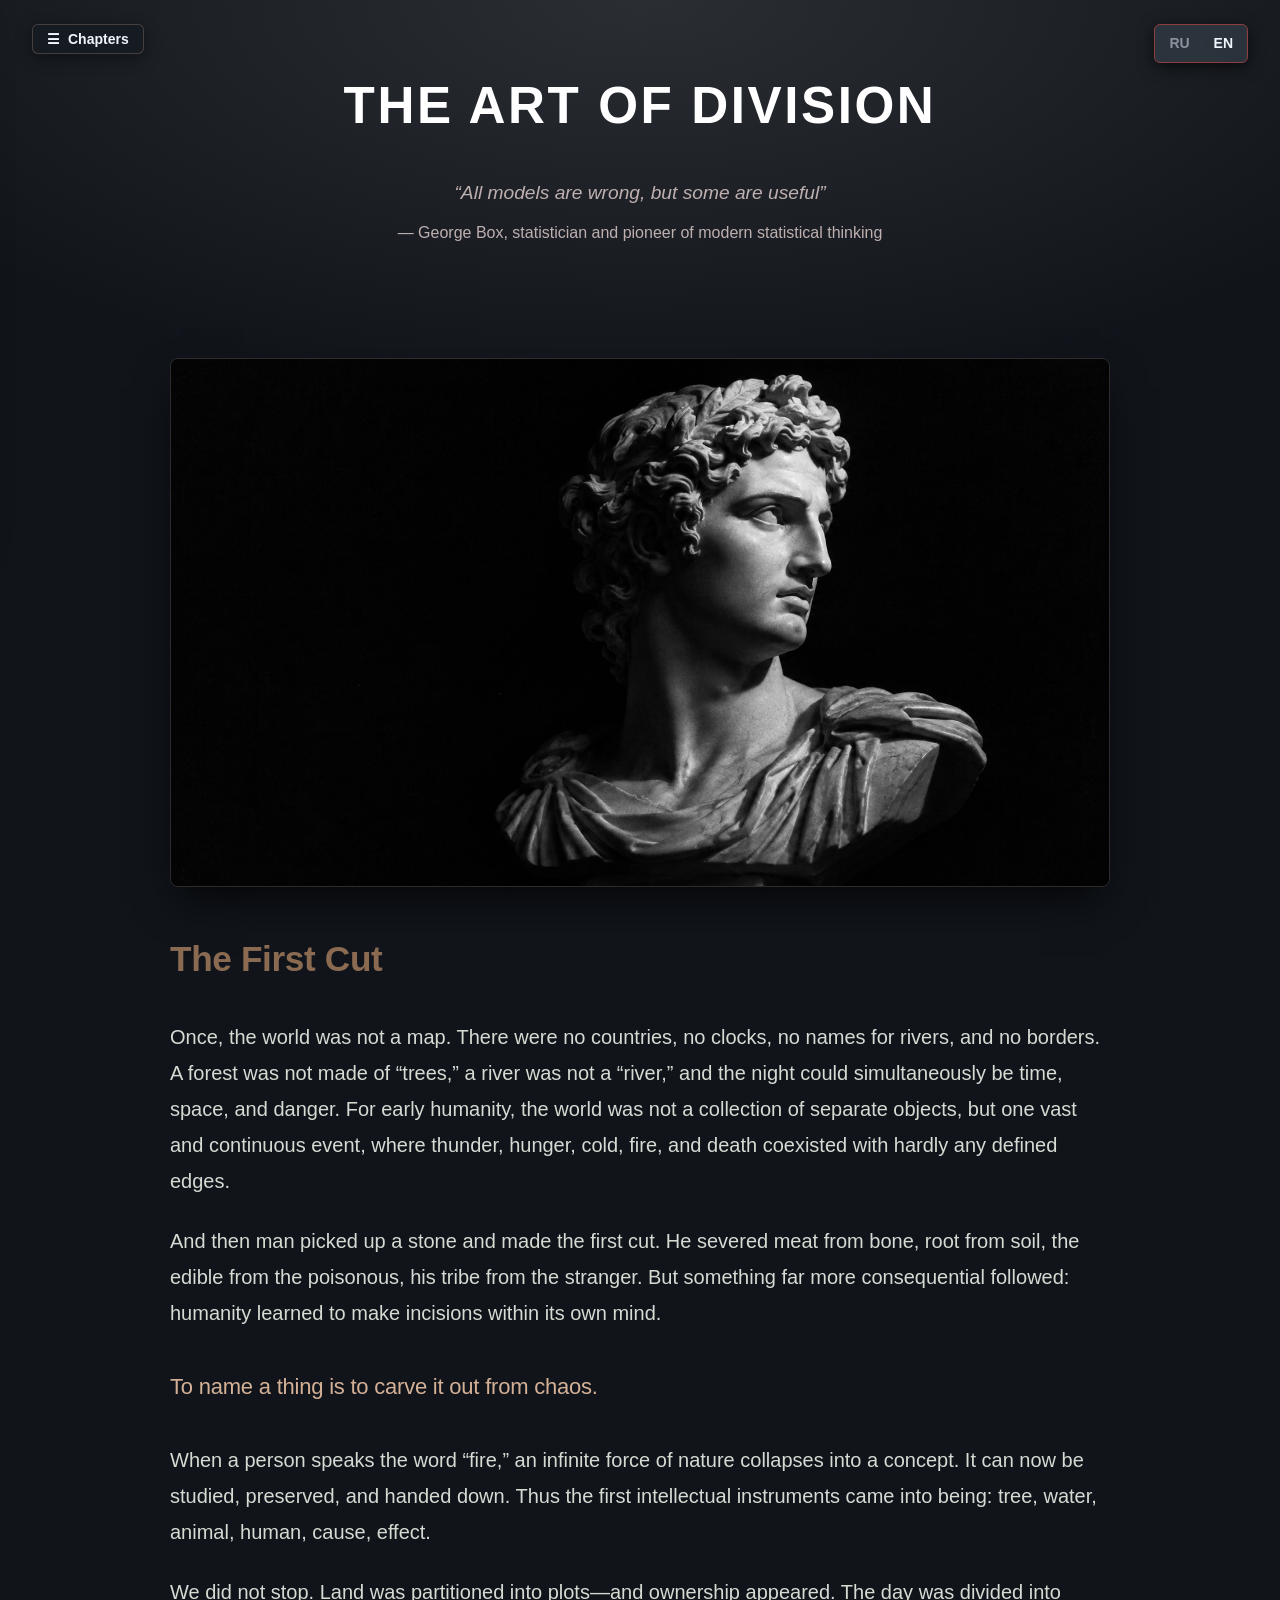
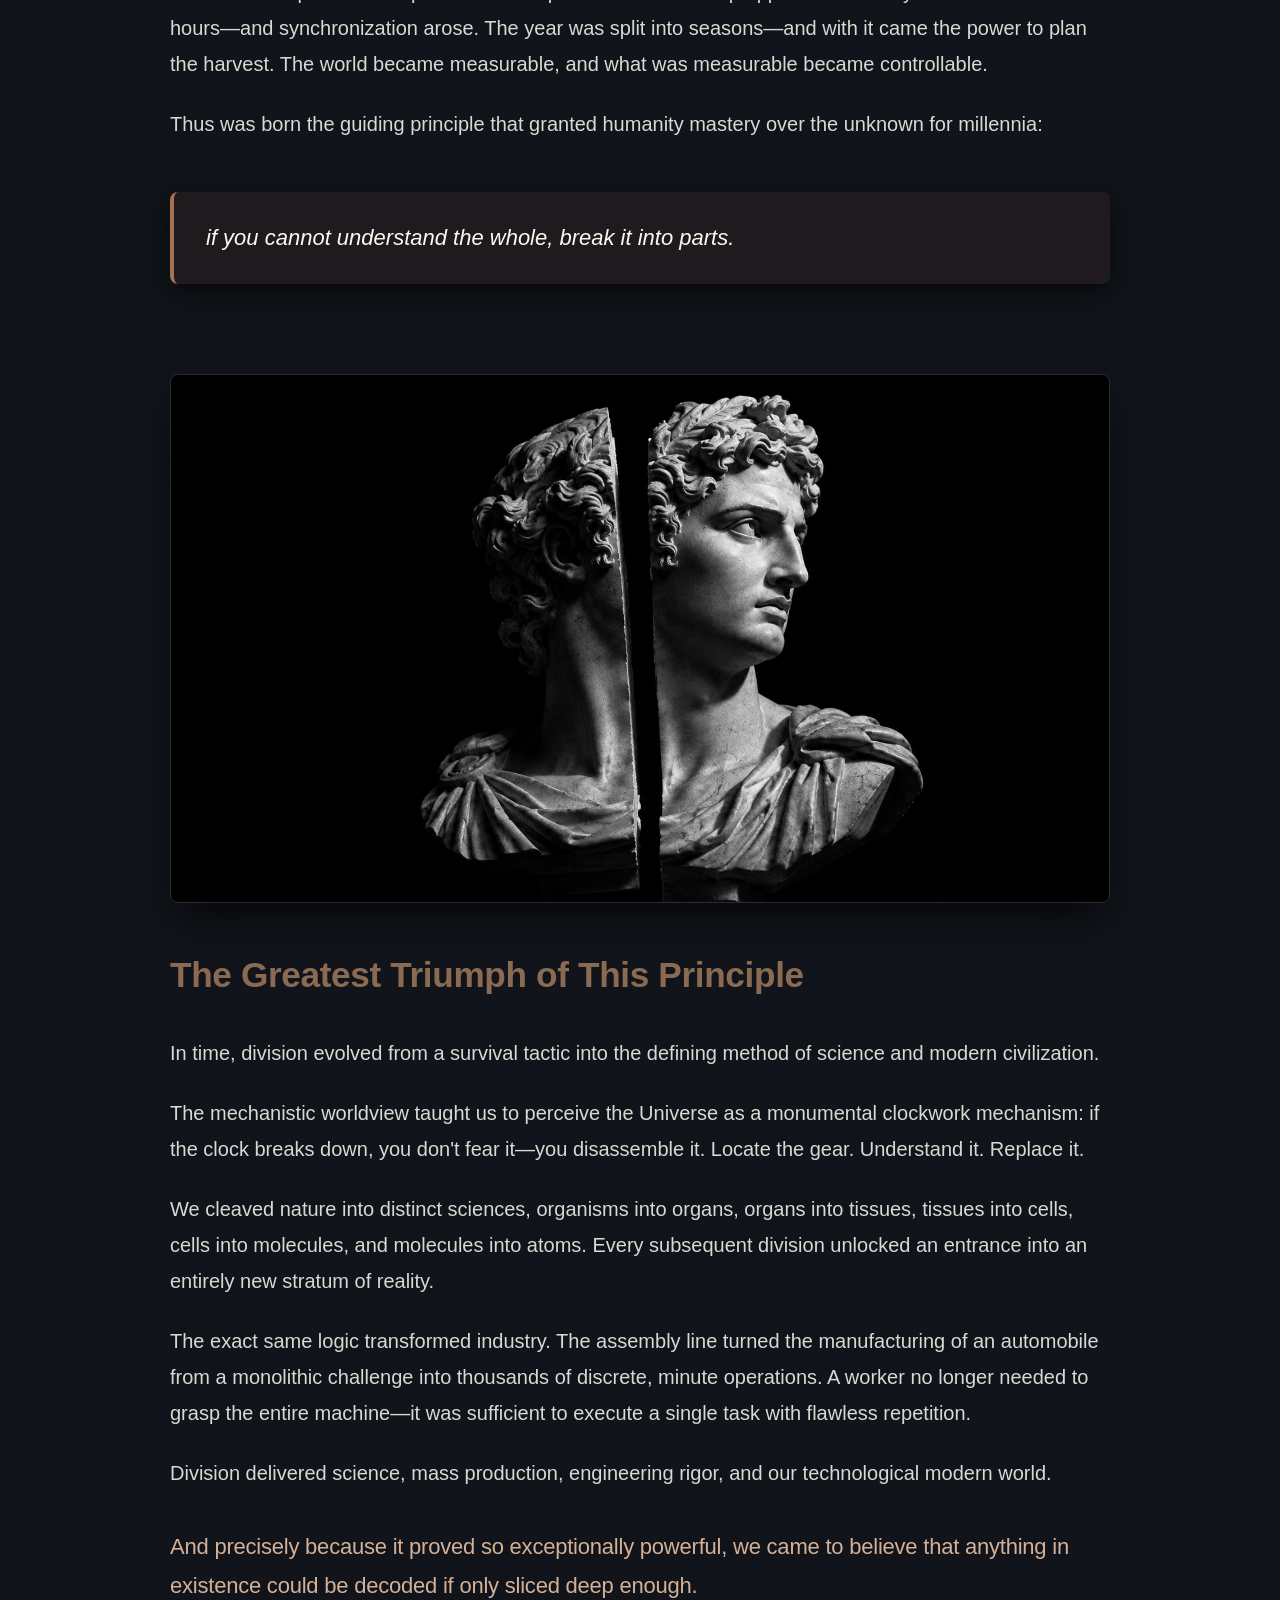
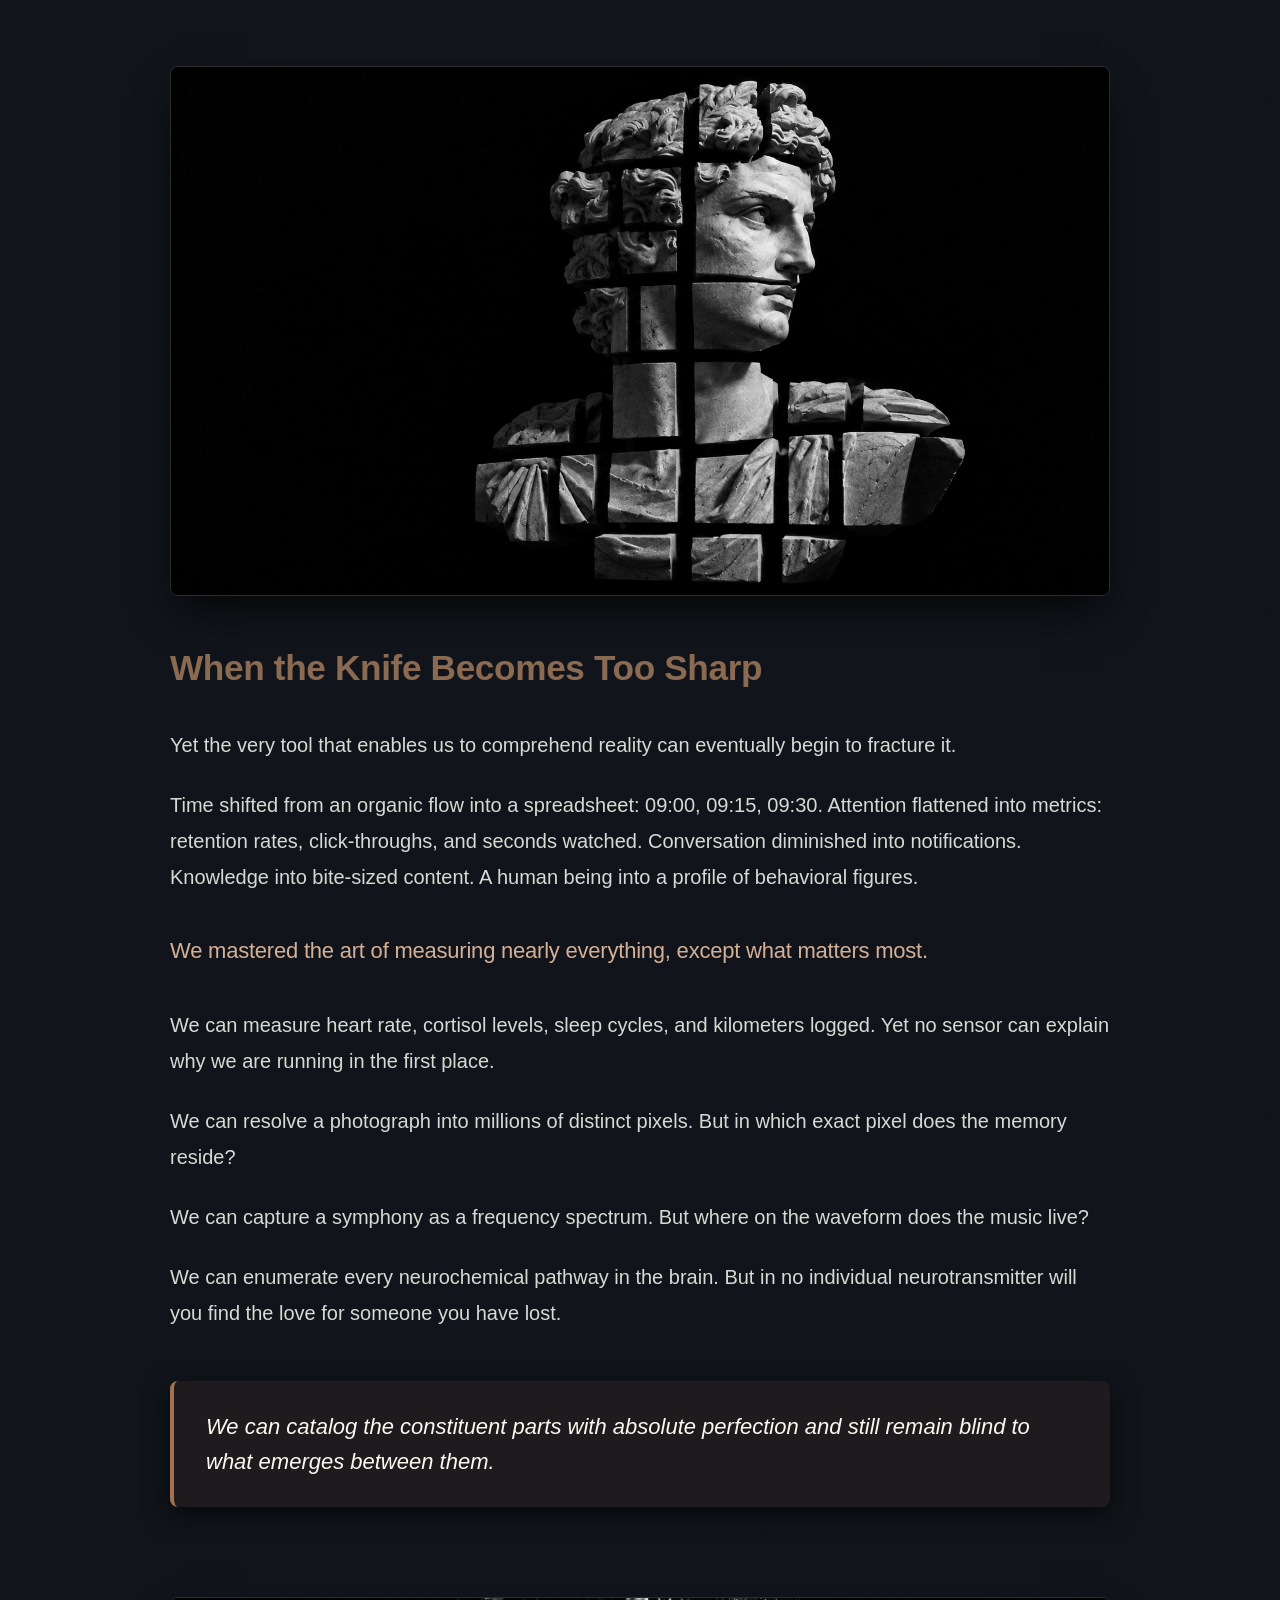
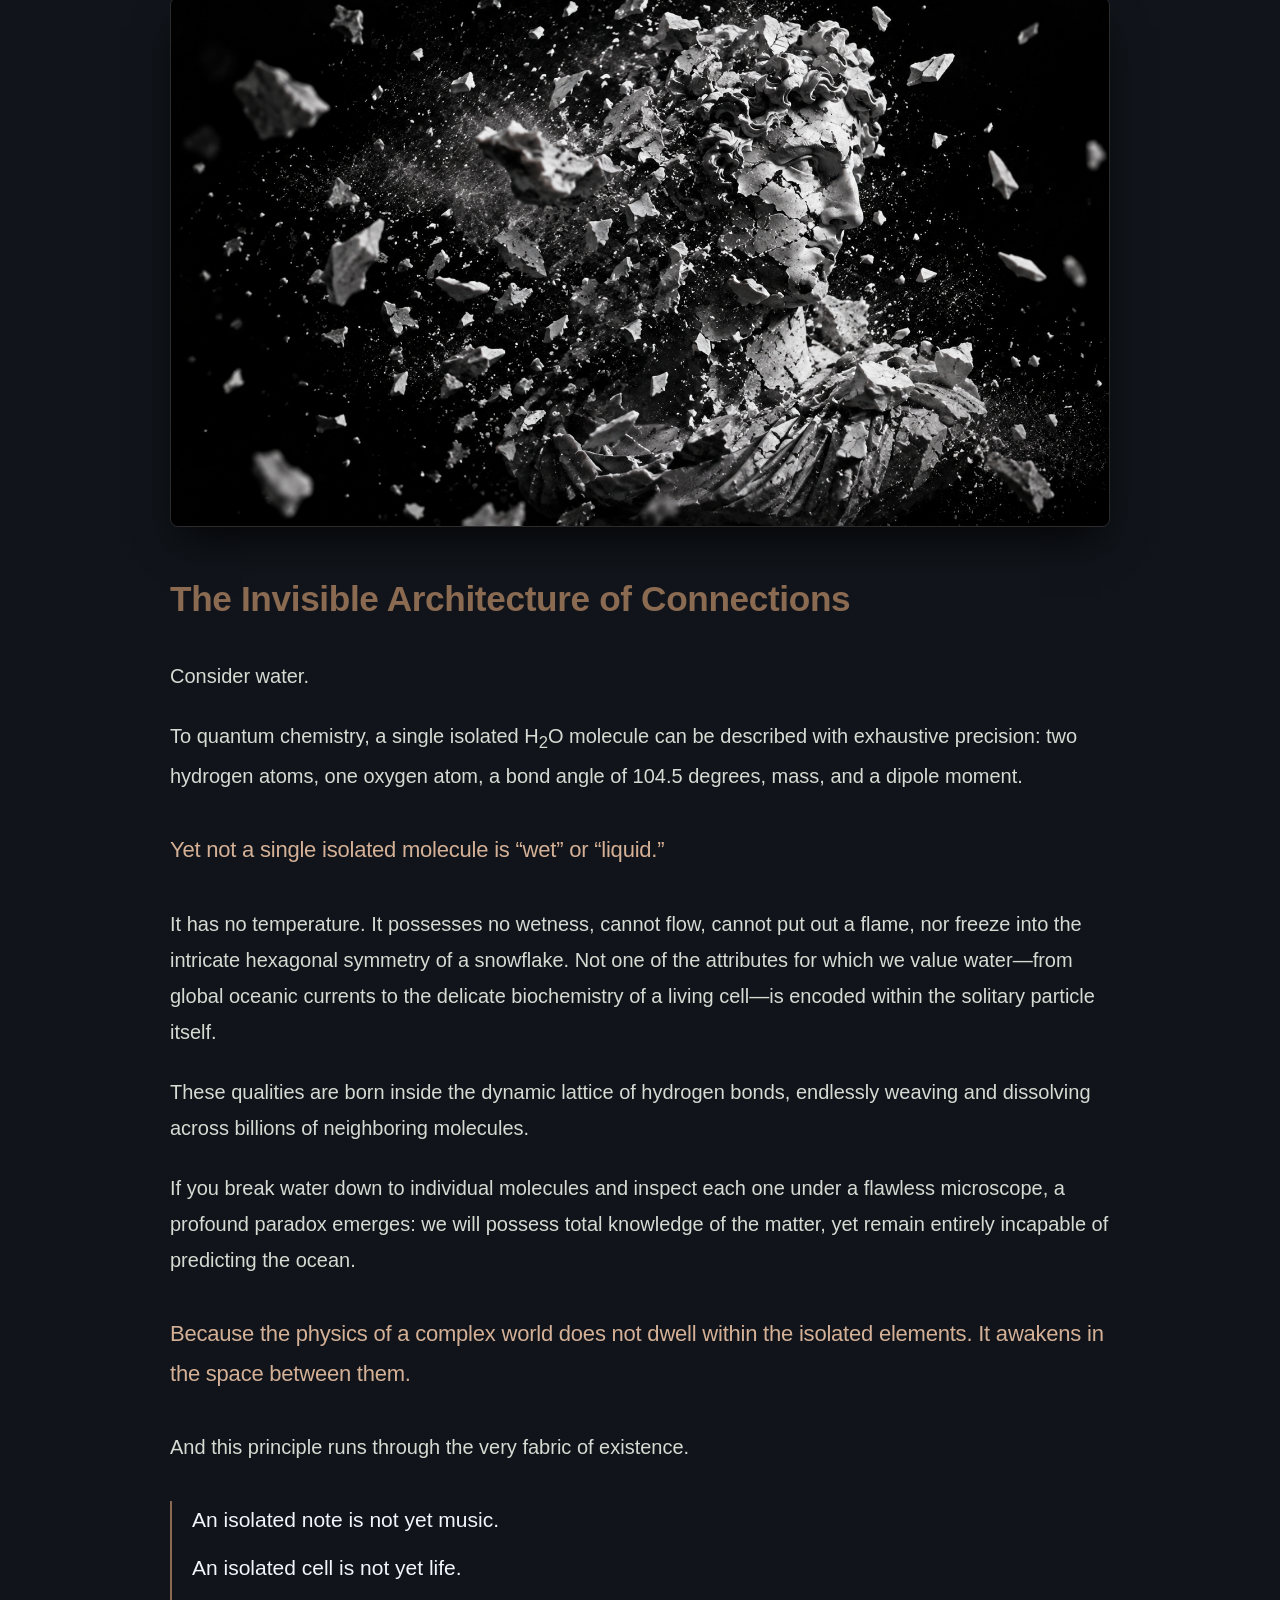
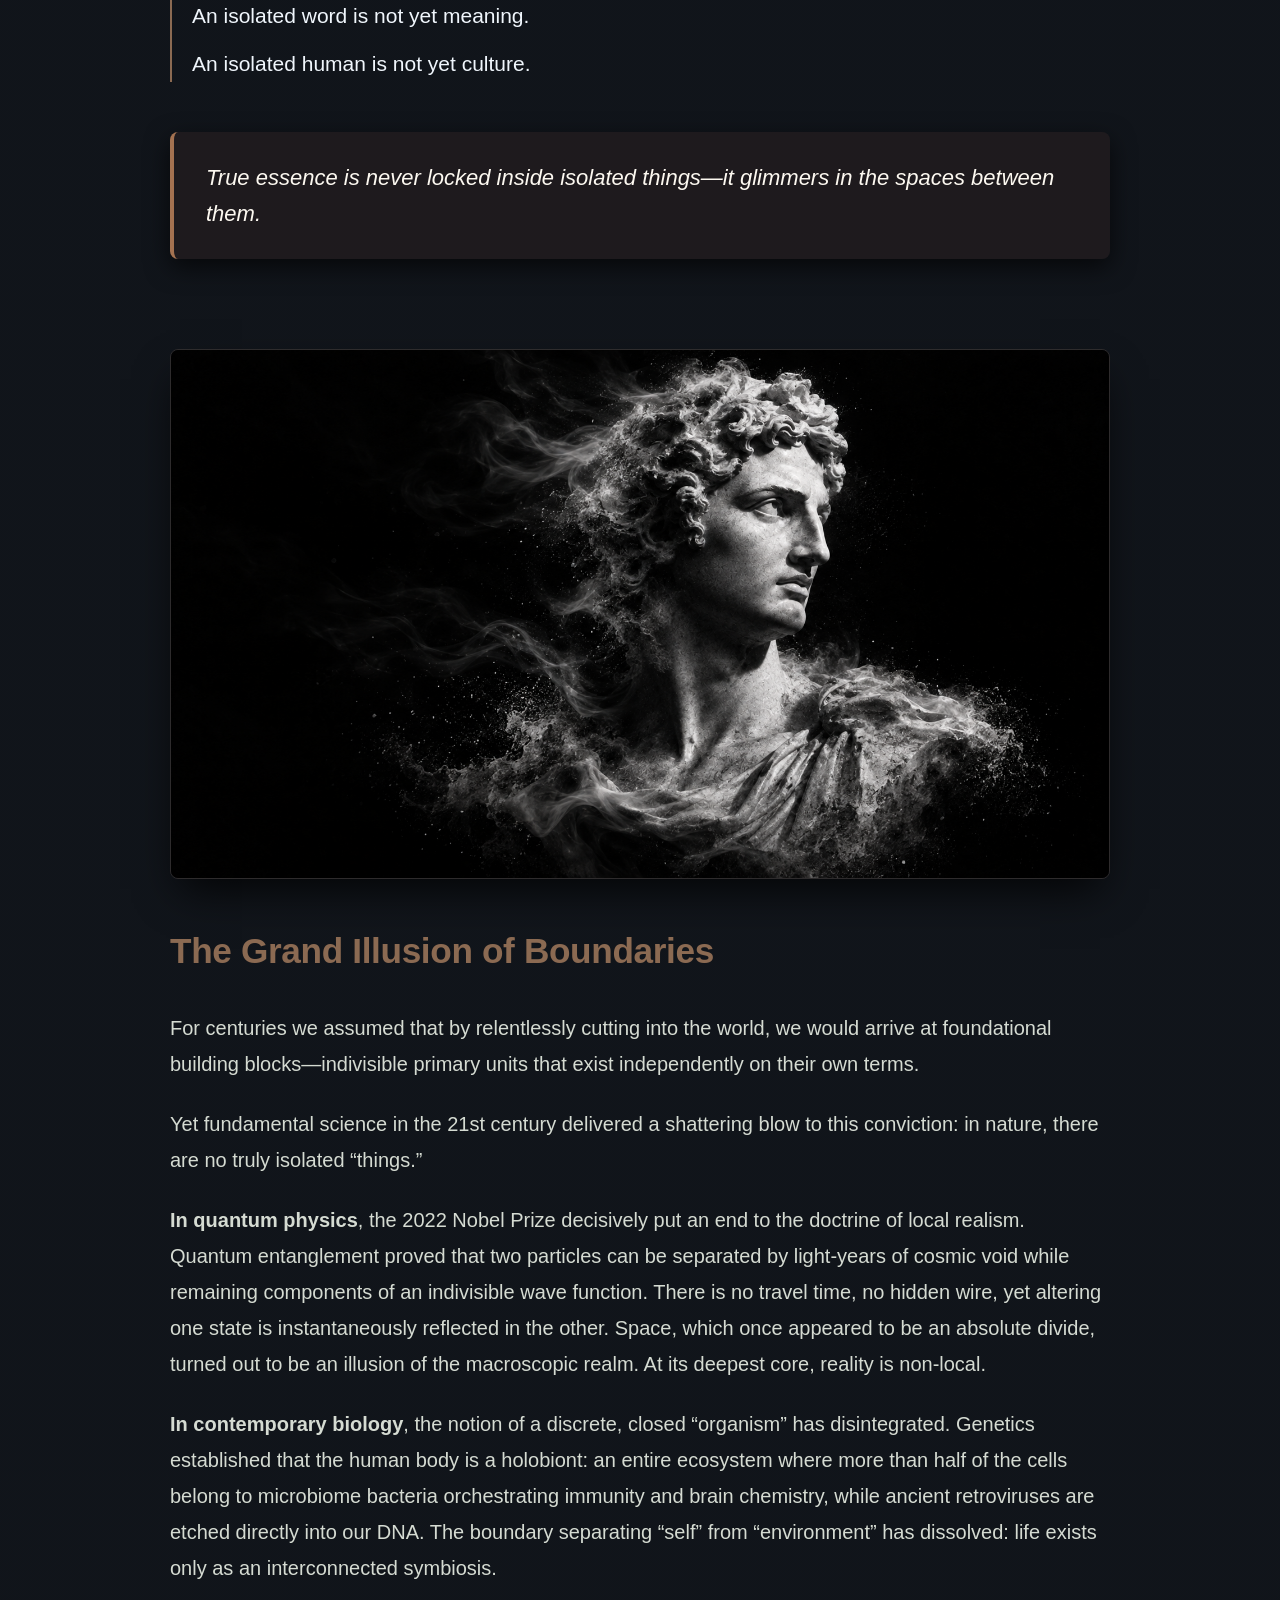
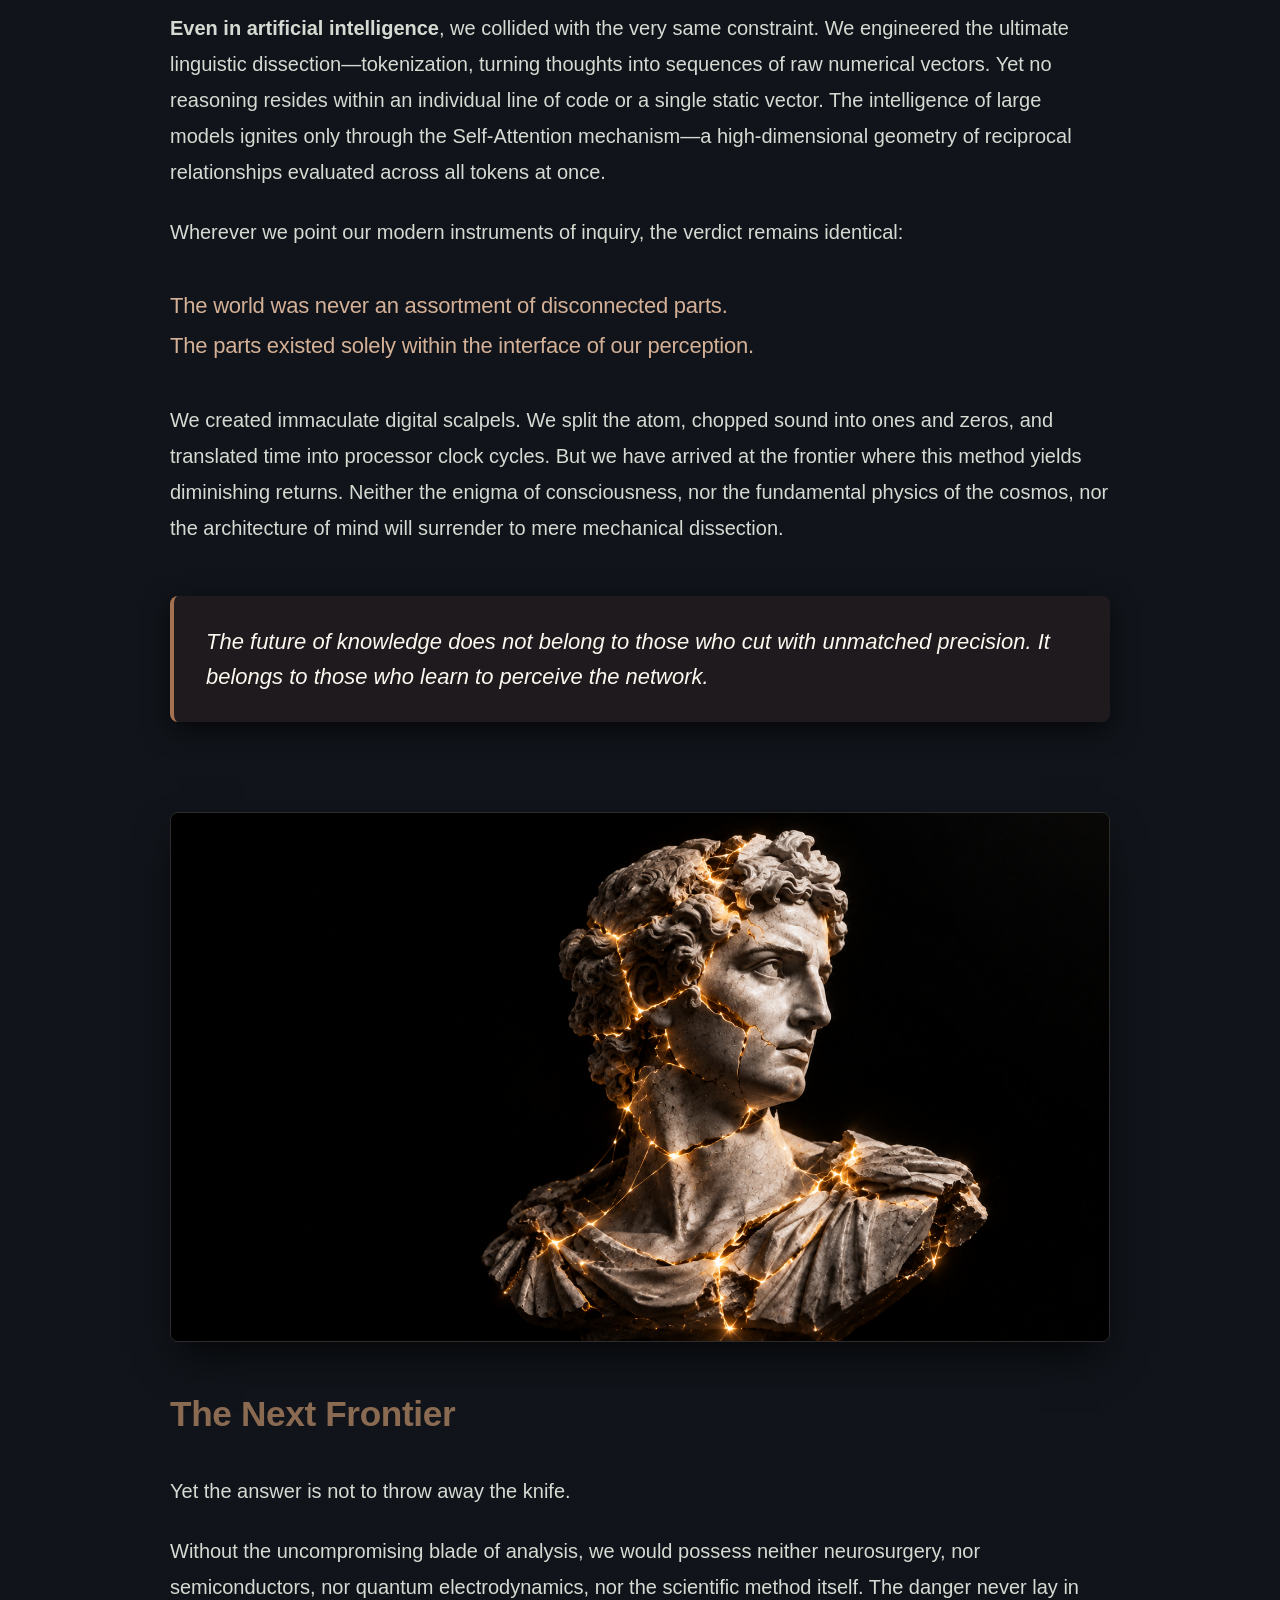
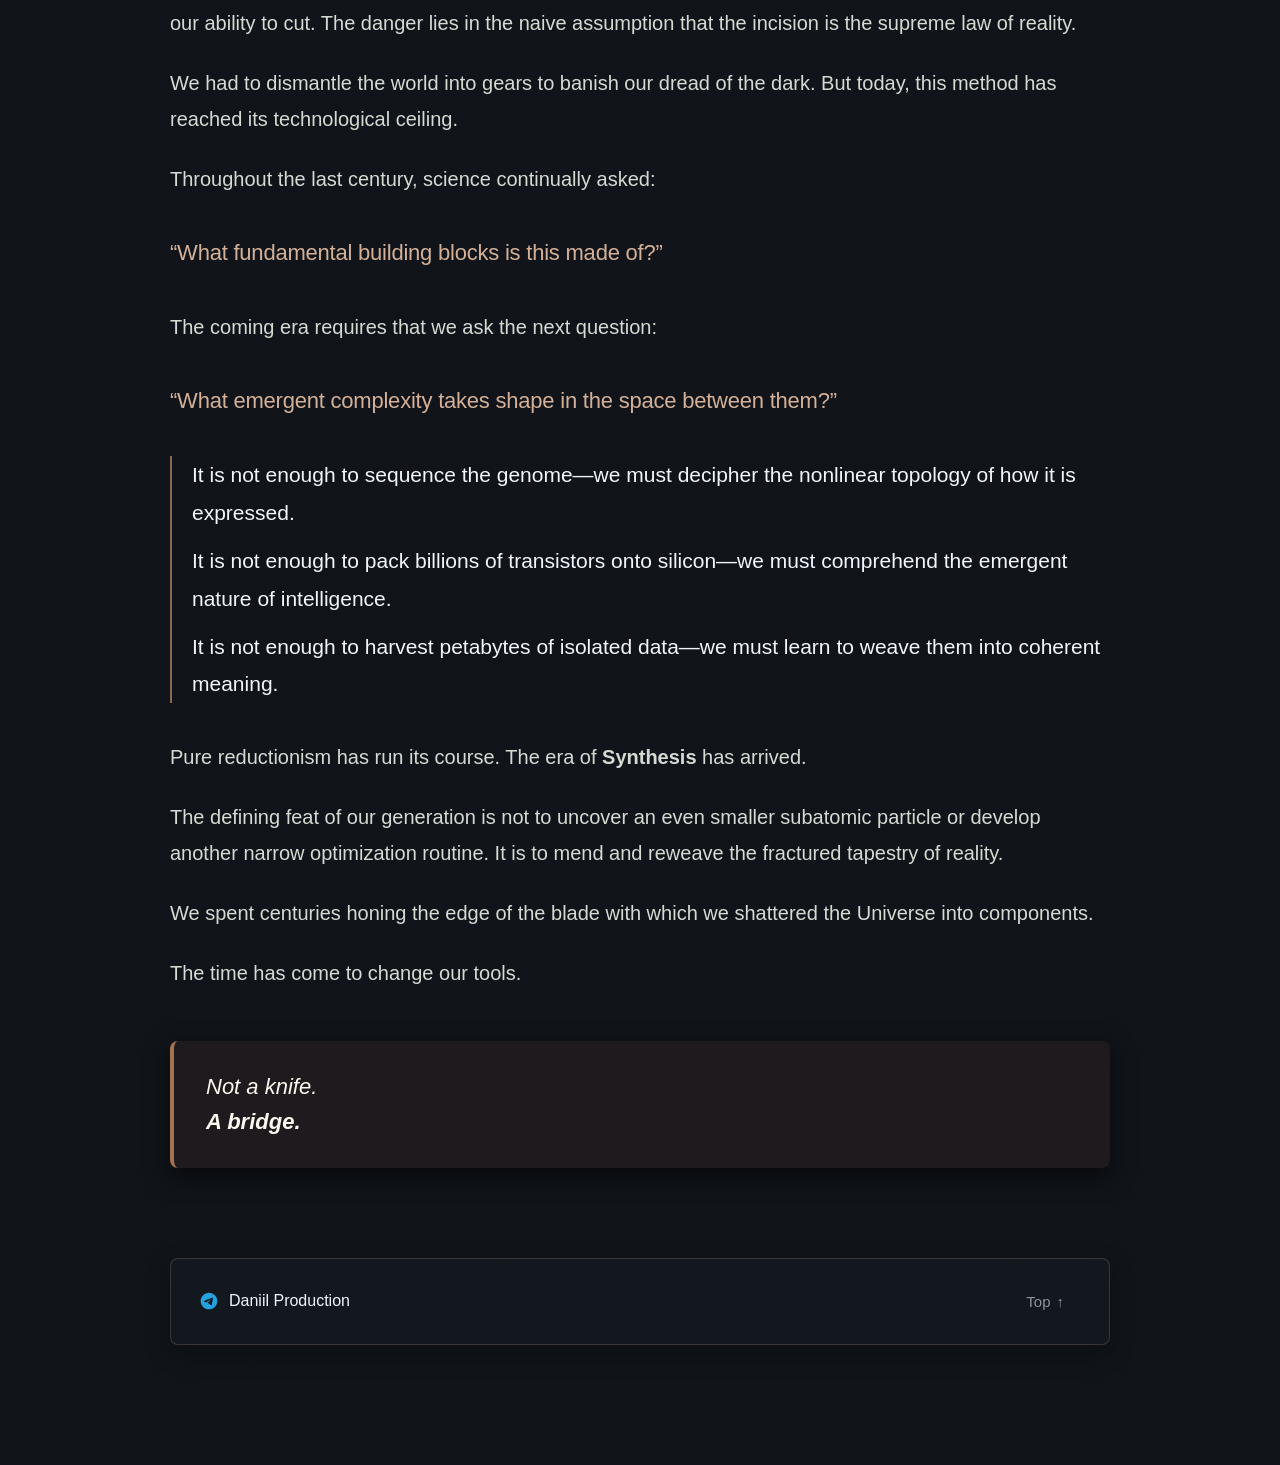
==== index.html @ 7158c033 "Add files via upload" ====
<!DOCTYPE html>
<html lang="en">
<head>
    <meta charset="UTF-8">
    <meta name="viewport" content="width=device-width, initial-scale=1.0">
    <meta name="description" content="For millennia, humanity conquered the world with a single rule: if you cannot understand the whole, break it into parts. But what happens when the incision reaches its limit?">
    <meta name="robots" content="index, follow">

    <meta property="og:title" content="The Art of Division">
    <meta property="og:description" content="For millennia, humanity conquered the world with a single rule: if you cannot understand the whole, break it into parts. But what happens when the incision reaches its limit?">
    <meta property="og:type" content="website">
    <meta property="og:url" content="https://division.daniilproduction.com/">
    <meta property="og:image" content="https://division.daniilproduction.com/img/1.png">
    <meta property="og:image:width" content="1024">
    <meta property="og:image:height" content="1024">

    <meta name="twitter:card" content="summary">
    <meta name="twitter:title" content="The Art of Division">
    <meta name="twitter:description" content="For millennia, humanity conquered the world with a single rule: if you cannot understand the whole, break it into parts. But what happens when the incision reaches its limit?">
    <meta name="twitter:image" content="https://division.daniilproduction.com/img/1.png">

    <title>The Art of Division</title>
    <link rel="icon" href="/img/icon.svg" type="image/svg+xml">
    <link rel="stylesheet" href="/style.css">

    <link rel="canonical" href="https://division.daniilproduction.com/">
    <link rel="alternate" hreflang="ru" href="https://division.daniilproduction.com/ru">
    <link rel="alternate" hreflang="en" href="https://division.daniilproduction.com/">
    <link rel="alternate" hreflang="x-default" href="https://division.daniilproduction.com/">

    <script type="application/ld+json">
    {
      "@context": "https://schema.org",
      "@type": "WebSite",
      "url": "https://division.daniilproduction.com/",
      "name": "The Art of Division"
    }
    </script>
</head>

<body>
    <button id="menu-toggle" class="menu-toggle-btn" aria-label="Open table of contents">
        <span class="menu-icon">☰</span>
        <span class="menu-text">Chapters</span>
    </button>
    <div id="sidebar-overlay" class="sidebar-overlay"></div>
    <aside id="sidebar" class="sidebar-card">
        <div class="sidebar-header">
            <span class="sidebar-title">TABLE OF CONTENTS</span>
            <button id="menu-close" class="sidebar-close-btn">&times;</button>
        </div>
        
        <nav class="sidebar-nav">
            <a href="#chapter-1" class="sidebar-link">
                <span class="ch-num">1</span>
                <span class="ch-name">The First Cut</span>
            </a>
            <a href="#chapter-2" class="sidebar-link">
                <span class="ch-num">2</span>
                <span class="ch-name">The Greatest Triumph</span>
            </a>
            <a href="#chapter-3" class="sidebar-link">
                <span class="ch-num">3</span>
                <span class="ch-name">Too Sharp a Knife</span>
            </a>
            <a href="#chapter-4" class="sidebar-link">
                <span class="ch-num">4</span>
                <span class="ch-name">The Architecture of Connections</span>
            </a>
            <a href="#chapter-5" class="sidebar-link">
                <span class="ch-num">5</span>
                <span class="ch-name">The Illusion of Boundaries</span>
            </a>
            <a href="#chapter-6" class="sidebar-link">
                <span class="ch-num">6</span>
                <span class="ch-name">The Next Frontier</span>
            </a>
        </nav>
    </aside>

    <div id="progress-bar"></div>
    <div class="top-lang-switch">
        <a href="/ru" class="lang-btn">RU</a>
        <span class="lang-divider">|</span>
        <a class="lang-btn active">EN</a>
    </div>
    <header>
        <h1>THE ART OF DIVISION</h1>
        <blockquote class="epigraph">
            <p class="epigraph-text">“All models are wrong, but some are useful”</p>
            <cite class="epigraph-author">— George Box, statistician and pioneer of modern statistical thinking</cite>
        </blockquote>
    </header>

    <main class="container">
        <section class="chapter" id="chapter-1">
            <img src="/img/1.png" alt="The First Cut" class="chapter-img">
            <h2>The First Cut</h2>
            <p>Once, the world was not a map. There were no countries, no clocks, no names for rivers, and no borders. A forest was not made of “trees,” a river was not a “river,” and the night could simultaneously be time, space, and danger. For early humanity, the world was not a collection of separate objects, but one vast and continuous event, where thunder, hunger, cold, fire, and death coexisted with hardly any defined edges.</p>
            <p>And then man picked up a stone and made the first cut. He severed meat from bone, root from soil, the edible from the poisonous, his tribe from the stranger. But something far more consequential followed: humanity learned to make incisions within its own mind.</p>
            <p class="highlight">To name a thing is to carve it out from chaos.</p>
            <p>When a person speaks the word “fire,” an infinite force of nature collapses into a concept. It can now be studied, preserved, and handed down. Thus the first intellectual instruments came into being: tree, water, animal, human, cause, effect.</p>
            <p>We did not stop. Land was partitioned into plots—and ownership appeared. The day was divided into hours—and synchronization arose. The year was split into seasons—and with it came the power to plan the harvest. The world became measurable, and what was measurable became controllable.</p>
            <p>Thus was born the guiding principle that granted humanity mastery over the unknown for millennia:</p>
            <blockquote class="manifesto">
                <p>if you cannot understand the whole, break it into parts.</p>
            </blockquote>
        </section>

        <section class="chapter" id="chapter-2">
            <img src="/img/2.png" alt="The Greatest Triumph of This Principle" class="chapter-img">
            <h2>The Greatest Triumph of This Principle</h2>
            <p>In time, division evolved from a survival tactic into the defining method of science and modern civilization.</p>
            <p>The mechanistic worldview taught us to perceive the Universe as a monumental clockwork mechanism: if the clock breaks down, you don't fear it—you disassemble it. Locate the gear. Understand it. Replace it.</p>
            <p>We cleaved nature into distinct sciences, organisms into organs, organs into tissues, tissues into cells, cells into molecules, and molecules into atoms. Every subsequent division unlocked an entrance into an entirely new stratum of reality.</p>
            <p>The exact same logic transformed industry. The assembly line turned the manufacturing of an automobile from a monolithic challenge into thousands of discrete, minute operations. A worker no longer needed to grasp the entire machine—it was sufficient to execute a single task with flawless repetition.</p>
            <p>Division delivered science, mass production, engineering rigor, and our technological modern world.</p>
            <p class="highlight">And precisely because it proved so exceptionally powerful, we came to believe that anything in existence could be decoded if only sliced deep enough.</p>
        </section>

        <section class="chapter" id="chapter-3">
            <img src="/img/3.png" alt="When the Knife Becomes Too Sharp" class="chapter-img">
            <h2>When the Knife Becomes Too Sharp</h2>
            <p>Yet the very tool that enables us to comprehend reality can eventually begin to fracture it.</p>
            <p>Time shifted from an organic flow into a spreadsheet: 09:00, 09:15, 09:30. Attention flattened into metrics: retention rates, click-throughs, and seconds watched. Conversation diminished into notifications. Knowledge into bite-sized content. A human being into a profile of behavioral figures.</p>
            <p class="highlight">We mastered the art of measuring nearly everything, except what matters most.</p>
            <p>We can measure heart rate, cortisol levels, sleep cycles, and kilometers logged. Yet no sensor can explain why we are running in the first place.</p>
            <p>We can resolve a photograph into millions of distinct pixels. But in which exact pixel does the memory reside?</p>
            <p>We can capture a symphony as a frequency spectrum. But where on the waveform does the music live?</p>
            <p>We can enumerate every neurochemical pathway in the brain. But in no individual neurotransmitter will you find the love for someone you have lost.</p>
            <blockquote class="manifesto">
                <p>We can catalog the constituent parts with absolute perfection and still remain blind to what emerges between them.</p>
            </blockquote>
        </section>

        <section class="chapter" id="chapter-4">
            <img src="/img/4.png" alt="The Invisible Architecture of Connections" class="chapter-img">
            <h2>The Invisible Architecture of Connections</h2>
            <p>Consider water.</p>
            <p>To quantum chemistry, a single isolated H<sub>2</sub>O molecule can be described with exhaustive precision: two hydrogen atoms, one oxygen atom, a bond angle of 104.5 degrees, mass, and a dipole moment.</p>
            <p class="highlight">Yet not a single isolated molecule is “wet” or “liquid.”</p>
            <p>It has no temperature. It possesses no wetness, cannot flow, cannot put out a flame, nor freeze into the intricate hexagonal symmetry of a snowflake. Not one of the attributes for which we value water—from global oceanic currents to the delicate biochemistry of a living cell—is encoded within the solitary particle itself.</p>
            <p>These qualities are born inside the dynamic lattice of hydrogen bonds, endlessly weaving and dissolving across billions of neighboring molecules.</p>
            <p>If you break water down to individual molecules and inspect each one under a flawless microscope, a profound paradox emerges: we will possess total knowledge of the matter, yet remain entirely incapable of predicting the ocean.</p>
            <p class="highlight">Because the physics of a complex world does not dwell within the isolated elements. It awakens in the space between them.</p>
            <p>And this principle runs through the very fabric of existence.</p>
            <div class="rhythm-block">
                <p>An isolated note is not yet music.</p>
                <p>An isolated cell is not yet life.</p>
                <p>An isolated word is not yet meaning.</p>
                <p>An isolated human is not yet culture.</p>
            </div>
            <blockquote class="manifesto">
                <p>True essence is never locked inside isolated things—it glimmers in the spaces between them.</p>
            </blockquote>
        </section>

        <section class="chapter" id="chapter-5">
            <img src="/img/5.png" alt="The Grand Illusion of Boundaries" class="chapter-img">
            <h2>The Grand Illusion of Boundaries</h2>
            <p>For centuries we assumed that by relentlessly cutting into the world, we would arrive at foundational building blocks—indivisible primary units that exist independently on their own terms.</p>
            <p>Yet fundamental science in the 21st century delivered a shattering blow to this conviction: in nature, there are no truly isolated “things.”</p>
            <p><strong>In quantum physics</strong>, the 2022 Nobel Prize decisively put an end to the doctrine of local realism. Quantum entanglement proved that two particles can be separated by light-years of cosmic void while remaining components of an indivisible wave function. There is no travel time, no hidden wire, yet altering one state is instantaneously reflected in the other. Space, which once appeared to be an absolute divide, turned out to be an illusion of the macroscopic realm. At its deepest core, reality is non-local.</p>
            <p><strong>In contemporary biology</strong>, the notion of a discrete, closed “organism” has disintegrated. Genetics established that the human body is a holobiont: an entire ecosystem where more than half of the cells belong to microbiome bacteria orchestrating immunity and brain chemistry, while ancient retroviruses are etched directly into our DNA. The boundary separating “self” from “environment” has dissolved: life exists only as an interconnected symbiosis.</p>
            <p><strong>Even in artificial intelligence</strong>, we collided with the very same constraint. We engineered the ultimate linguistic dissection—tokenization, turning thoughts into sequences of raw numerical vectors. Yet no reasoning resides within an individual line of code or a single static vector. The intelligence of large models ignites only through the Self-Attention mechanism—a high-dimensional geometry of reciprocal relationships evaluated across all tokens at once.</p>
            <p>Wherever we point our modern instruments of inquiry, the verdict remains identical:</p>
            <p class="highlight">The world was never an assortment of disconnected parts.<br>The parts existed solely within the interface of our perception.</p>
            <p>We created immaculate digital scalpels. We split the atom, chopped sound into ones and zeros, and translated time into processor clock cycles. But we have arrived at the frontier where this method yields diminishing returns. Neither the enigma of consciousness, nor the fundamental physics of the cosmos, nor the architecture of mind will surrender to mere mechanical dissection.</p>
            <blockquote class="manifesto">
                <p>The future of knowledge does not belong to those who cut with unmatched precision. It belongs to those who learn to perceive the network.</p>
            </blockquote>
        </section>

        <section class="chapter" id="chapter-6">
            <img src="/img/6.png" alt="The Next Frontier" class="chapter-img">
            <h2>The Next Frontier</h2>
            <p>Yet the answer is not to throw away the knife.</p>
            <p>Without the uncompromising blade of analysis, we would possess neither neurosurgery, nor semiconductors, nor quantum electrodynamics, nor the scientific method itself. The danger never lay in our ability to cut. The danger lies in the naive assumption that the incision is the supreme law of reality.</p>
            <p>We had to dismantle the world into gears to banish our dread of the dark. But today, this method has reached its technological ceiling.</p>
            <p>Throughout the last century, science continually asked:</p>
            <p class="highlight">“What fundamental building blocks is this made of?”</p>
            <p>The coming era requires that we ask the next question:</p>
            <p class="highlight">“What emergent complexity takes shape in the space between them?”</p>
            <div class="rhythm-block">
                <p>It is not enough to sequence the genome—we must decipher the nonlinear topology of how it is expressed.</p>
                <p>It is not enough to pack billions of transistors onto silicon—we must comprehend the emergent nature of intelligence.</p>
                <p>It is not enough to harvest petabytes of isolated data—we must learn to weave them into coherent meaning.</p>
            </div>
            <p>Pure reductionism has run its course. The era of <strong>Synthesis</strong> has arrived.</p>
            <p>The defining feat of our generation is not to uncover an even smaller subatomic particle or develop another narrow optimization routine. It is to mend and reweave the fractured tapestry of reality.</p>
            <p>We spent centuries honing the edge of the blade with which we shattered the Universe into components.</p>
            <p>The time has come to change our tools.</p>
            <blockquote class="manifesto">
                <p>Not a knife.<br><strong>A bridge.</strong></p>
            </blockquote>
        </section>

        <footer class="site-footer">
            <a href="https://t.me/DaniilProduction" target="_blank" rel="noopener noreferrer" class="footer-tg">
                <svg width="20" height="20" viewBox="0 0 24 24" fill="currentColor">
                    <path d="M12 2C6.48 2 2 6.48 2 12s4.48 10 10 10 10-4.48 10-10S17.52 2 12 2zm4.64 6.8c-.15 1.58-.8 5.42-1.13 7.19-.14.75-.42 1-.68 1.03-.58.05-1.02-.38-1.58-.75-.88-.58-1.38-.94-2.23-1.5-.99-.65-.35-1.01.22-1.59.15-.15 2.71-2.48 2.76-2.69a.2.2 0 00-.05-.18c-.06-.05-.14-.03-.21-.02-.09.02-1.49.95-4.22 2.79-.4.27-.76.41-1.08.4-.36-.01-1.04-.2-1.55-.37-.63-.2-1.12-.31-1.08-.66.02-.18.27-.36.75-.55 2.92-1.27 4.86-2.11 5.83-2.51 2.78-1.16 3.35-1.36 3.73-1.36.08 0 .27.02.39.12.1.08.13.19.14.27-.01.06.01.24 0 .38z"/>
                </svg>
                <span>Daniil Production</span>
            </a>
            <a href="#" class="back-to-top">
                <span>Top</span>
                <span class="arrow">↑</span>
            </a>
        </footer>
    </main>
    <script src="/script.js"></script>
</body>
</html>
---- style.css ----
html {
    scroll-behavior: smooth;
}

* {
    margin: 0;
    padding: 0;
    box-sizing: border-box;
}

body {
    background-color: #0d1117;
    background-image: radial-gradient(ellipse 70% 400px at 50% 0%, rgb(255 255 255 / 12%), #c4c4c405);
    background-repeat: no-repeat;
    color: #d5dbd2;
    font-family: -apple-system, BlinkMacSystemFont, "Segoe UI", Roboto, sans-serif;
    font-size: 18px;
    line-height: 1.8;
    padding-bottom: 120px;
}

.top-lang-switch {
    position: absolute;
    top: 24px;
    right: 32px;
    z-index: 999;
    display: flex;
    align-items: center;
    gap: 10px;
    background-color: rgb(51 60 71 / 70%); 
    border: 1px solid #8e3e3e;
    padding: 6px 14px;
    border-radius: 6px;
    font-size: 14px;
    font-weight: 600;
    box-shadow: 0 4px 16px rgb(0 0 0 / 69%);
}

.lang-btn {
    color: #8b949e;
    text-decoration: none;
    transition: color 0.15s ease;
}

.lang-btn:hover {
    color: #f0f6fc;
}

.lang-btn.active {
    color: #f0f6fc;
    cursor: default;
}

.lang-divider {
    color: #30363d;
    user-select: none;
}




header {
    text-align: center;
    padding: 60px 20px 50px;
    max-width: 800px;
    margin: 0 auto;
}

header h1 {
    font-size: 3.2rem;
    letter-spacing: 0.05em;
    color: #ffffff;
    margin-bottom: 24px;
    text-transform: uppercase;
}


.epigraph {
    max-width: 600px;
    margin: 0 auto;
    font-style: italic;
    color: #bfb0b0;
}

.epigraph-text {
    font-size: 1.2rem;
    margin-bottom: 8px;
}

.epigraph-author {
    display: block;
    font-size: 1rem;
    font-style: normal;
    color: #bfb0b0;
}



.container {
    max-width: 1000px;
    margin: 0 auto;
    padding: 0 30px;
}

.chapter-img {
    width: 100%;
    height: auto;
    display: block;
    border-radius: 8px;
    margin: 60px 0 40px;
    border: 1px solid rgba(212, 176, 150, 0.15);
    box-shadow: 0 20px 40px -10px rgb(0 0 0 / 81%), 0 0 0 1px rgb(255 255 255 / 0%);
}

.chapter h2 {
    font-size: 2.2rem;
    color: #8b6a52;
    margin-bottom: 28px;
    letter-spacing: -0.01em;
}

.chapter p {
    font-size: 20px;
    line-height: 1.8;
    color: #d5dbd2;
    margin-bottom: 24px;
}

.chapter p.highlight {
    color: #d4b096;
    font-size: 22px;
    font-weight: 500;
    margin: 36px 0;
    letter-spacing: -0.01em;
}

.chapter blockquote.manifesto {
    margin: 50px 0 90px;
    padding: 28px 32px;
    background-color: rgb(50 35 35 / 43%);
    border-left: 4px solid #ffae7399;
    border-radius: 8px;
    
    box-shadow: 0 8px 24px rgb(0 0 0 / 64%);
}

.chapter blockquote.manifesto p {
    color: #fcf8f0;
    font-size: 22px;
    line-height: 1.6;
    font-style: italic;
    margin-bottom: 0;
}


#progress-bar {
    position: fixed;
    top: 0;
    left: 0;
    height: 2px;
    width: 0%;
    background-color: #ffae73;
    box-shadow: 0 0 10px rgba(255, 174, 115, 0.5);
    z-index: 10000;
    transition: width 0.05s ease-out;
}



.rhythm-block {
    margin: 36px 0;
    padding-left: 20px;
    border-left: 2px solid #8b6a52;
}

.rhythm-block p {
    font-size: 21px;
    color: #f0f6fc;
    margin-bottom: 10px;
}

.rhythm-block p:last-child {
    margin-bottom: 0;
}




.site-footer {
    display: flex;
    justify-content: space-between;
    align-items: center;
    margin-top: 80px;
    padding: 20px 28px;
    background-color: rgba(22, 27, 34, 0.6);
    border: 1px solid rgba(212, 176, 150, 0.2);
    border-radius: 8px;
    box-shadow: 0 8px 24px rgba(0, 0, 0, 0.3);
}

.footer-tg {
    display: flex;
    align-items: center;
    gap: 10px;
    color: #f0f6fc;
    text-decoration: none;
    font-size: 16px;
    font-weight: 500;
    transition: color 0.2s ease, transform 0.2s ease;
}

.footer-tg svg {
    color: #24A1DE;
    transition: transform 0.2s ease;
}

.footer-tg:hover {
    color: #ffae73;
}

.footer-tg:hover svg {
    transform: scale(1.1);
}

.back-to-top {
    display: flex;
    align-items: center;
    gap: 6px;
    color: #8b949e;
    text-decoration: none;
    font-size: 15px;
    padding: 8px 16px;
    border-radius: 6px;
    border: 1px solid transparent;
    transition: all 0.2s ease;
}

.back-to-top:hover {
    color: #f0f6fc;
    background-color: rgba(255, 255, 255, 0.05);
    border-color: rgba(255, 255, 255, 0.1);
}

.back-to-top .arrow {
    transition: transform 0.2s ease;
}

.back-to-top:hover .arrow {
    transform: translateY(-2px);
}







.menu-toggle-btn {
    position: fixed;
    top: 24px;
    left: 32px;
    z-index: 998;
    display: flex;
    align-items: center;
    gap: 8px;
    background-color: rgba(22, 27, 34, 0.75);
    border: 1px solid rgba(212, 176, 150, 0.25);
    padding: 6px 14px;
    border-radius: 6px;
    color: #f0f6fc;
    font-size: 14px;
    font-weight: 600;
    cursor: pointer;
    backdrop-filter: blur(8px);
    box-shadow: 0 4px 16px rgba(0, 0, 0, 0.45);
    transition: all 0.2s ease;
}

.menu-toggle-btn:hover {
    border-color: #d4b096;
    color: #ffae73;
}

.sidebar-overlay {
    position: fixed;
    top: 0; left: 0;
    width: 100%; height: 100%;
    background-color: rgba(0, 0, 0, 0.6);
    backdrop-filter: blur(3px);
    z-index: 1000;
    opacity: 0;
    pointer-events: none;
    transition: opacity 0.3s ease;
}

.sidebar-overlay.active {
    opacity: 1;
    pointer-events: auto;
}


.sidebar-card {
    position: fixed;
    top: 20px;
    left: 20px;
    width: 320px;
    max-height: calc(100vh - 40px);
    z-index: 1001;
    
    background-color: rgba(13, 17, 23, 0.94);
    border: 1px solid rgba(212, 176, 150, 0.25);
    border-radius: 12px;
    padding: 24px;
    box-shadow: 0 20px 50px rgba(0, 0, 0, 0.8);
    backdrop-filter: blur(12px);

    /* Спрятан слева за экран */
    transform: translateX(-120%);
    transition: transform 0.35s cubic-bezier(0.16, 1, 0.3, 1);
}

.sidebar-card.active {
    transform: translateX(0);
}

.sidebar-header {
    display: flex;
    justify-content: space-between;
    align-items: center;
    margin-bottom: 24px;
    padding-bottom: 12px;
    border-bottom: 1px solid rgba(255, 255, 255, 0.08);
}

.sidebar-title {
    font-size: 13px;
    font-weight: 700;
    letter-spacing: 0.1em;
    color: #8b6a52;
}

.sidebar-close-btn {
    background: none;
    border: none;
    color: #8b949e;
    font-size: 24px;
    cursor: pointer;
    line-height: 1;
    padding: 0;
    transition: color 0.15s ease;
}

.sidebar-close-btn:hover {
    color: #f0f6fc;
}


.sidebar-nav {
    display: flex;
    flex-direction: column;
    gap: 12px;
}

.sidebar-link {
    display: flex;
    align-items: center;
    gap: 12px;
    padding: 10px 12px;
    border-radius: 6px;
    color: #c9d1d9;
    text-decoration: none;
    font-size: 16px;
    transition: all 0.2s ease;
}

.sidebar-link .ch-num {
    font-size: 13px;
    color: #8b6a52;
    font-weight: 600;
    font-variant-numeric: tabular-nums;
}

.sidebar-link:hover {
    background-color: rgba(255, 255, 255, 0.04);
    color: #f0f6fc;
    transform: translateX(4px);
}

.sidebar-link:hover .ch-num {
    color: #ffae73;
}
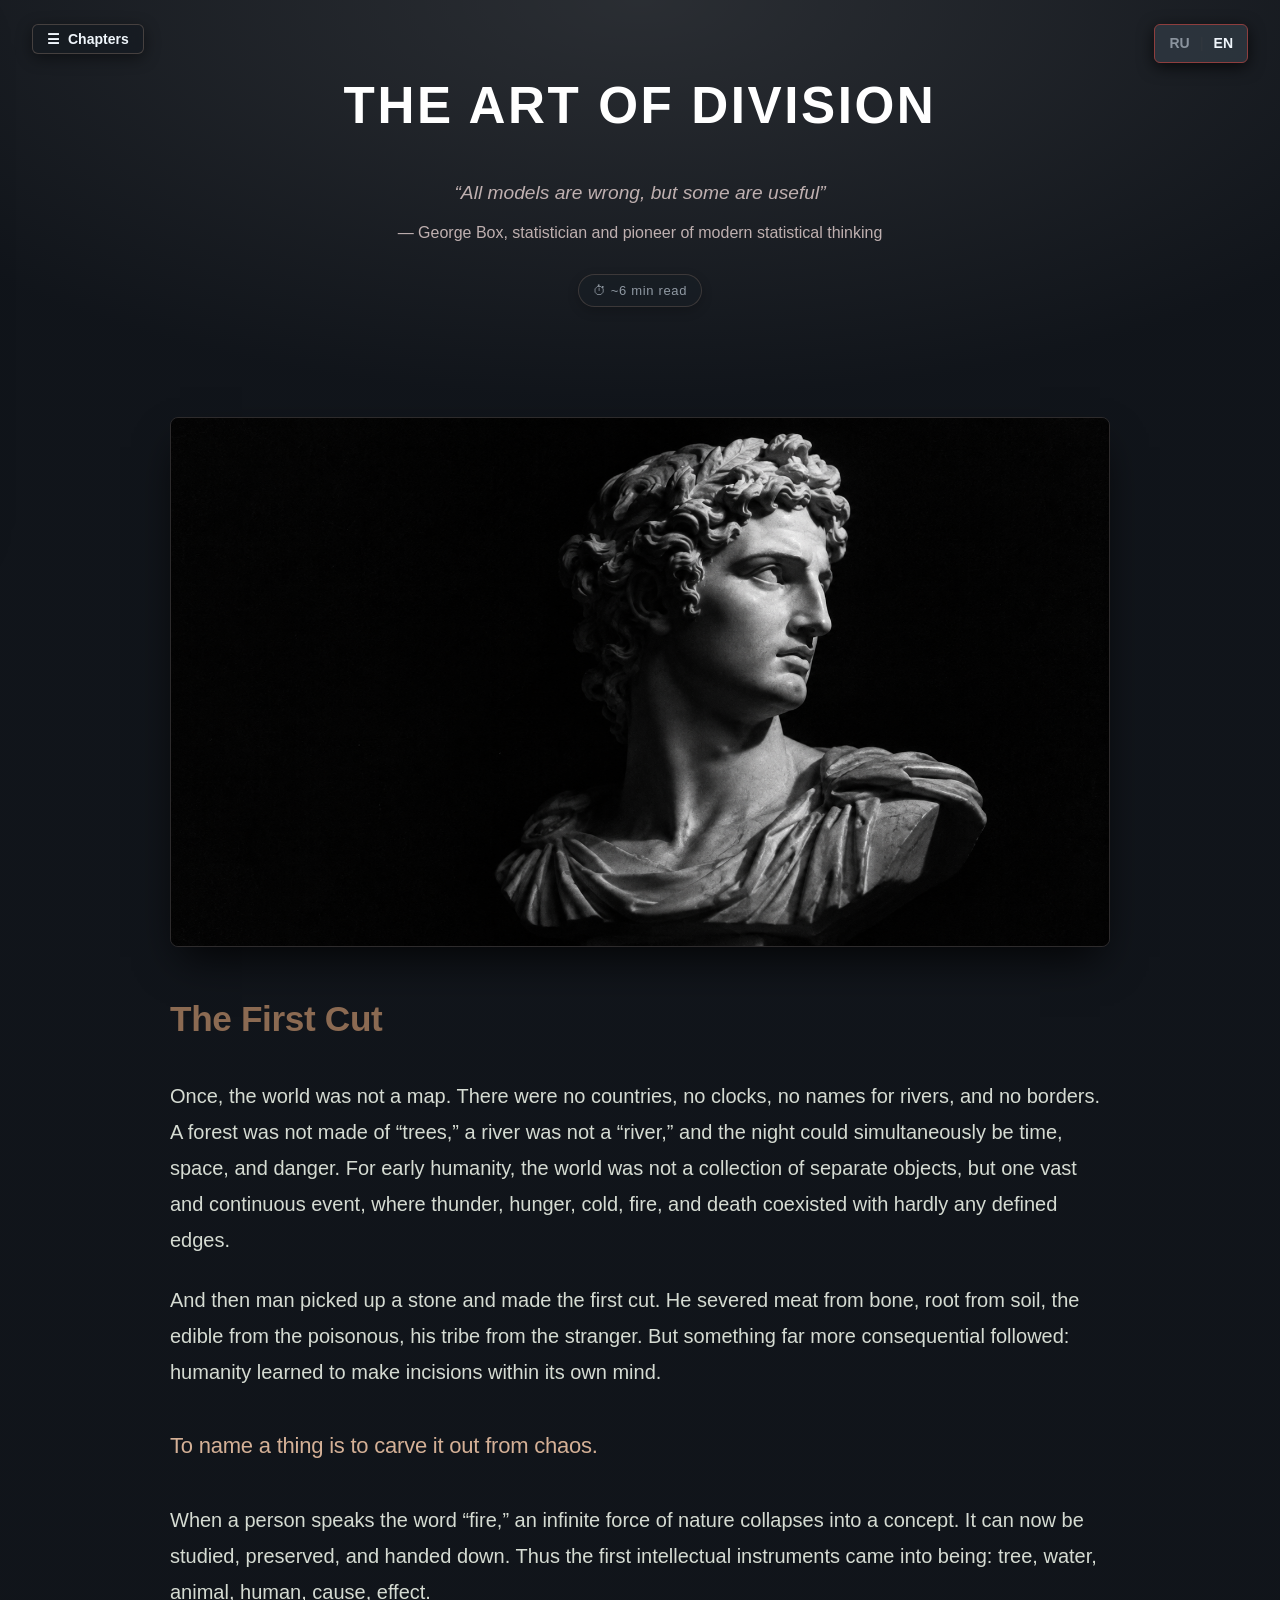
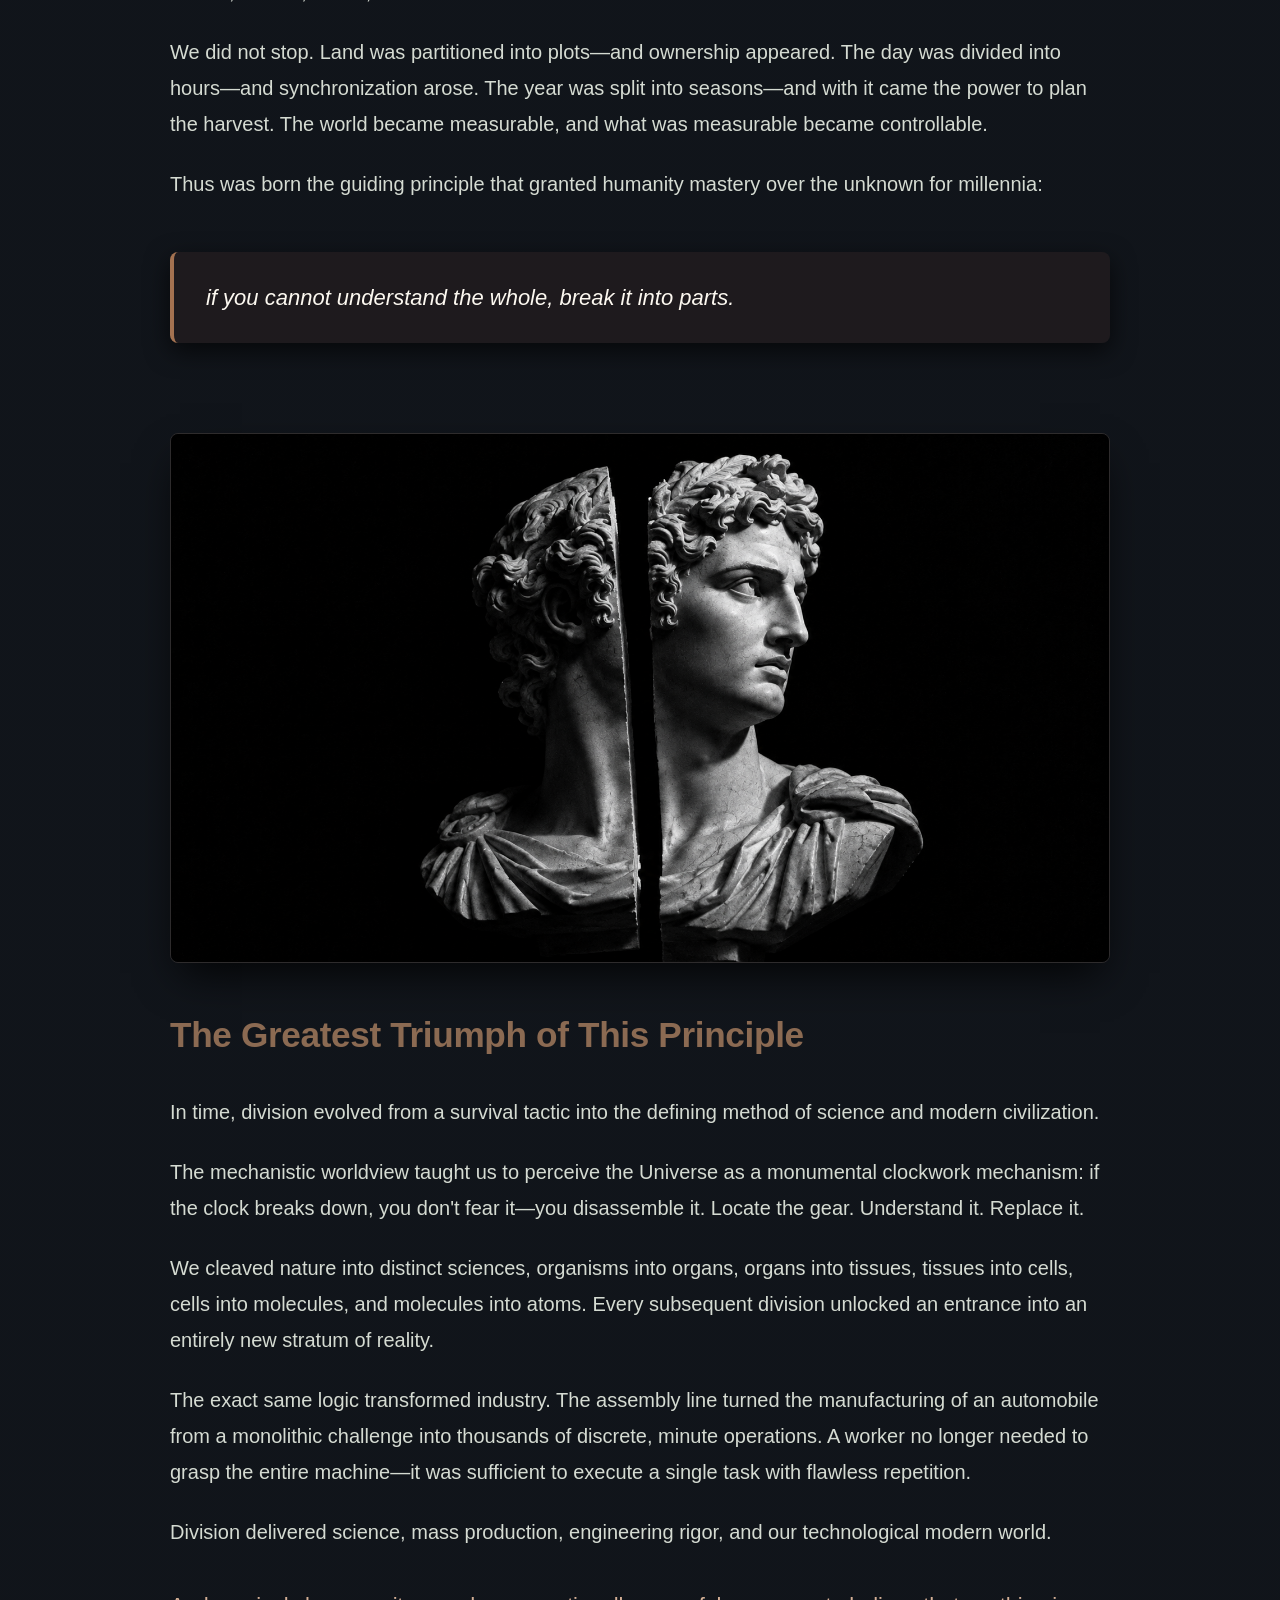
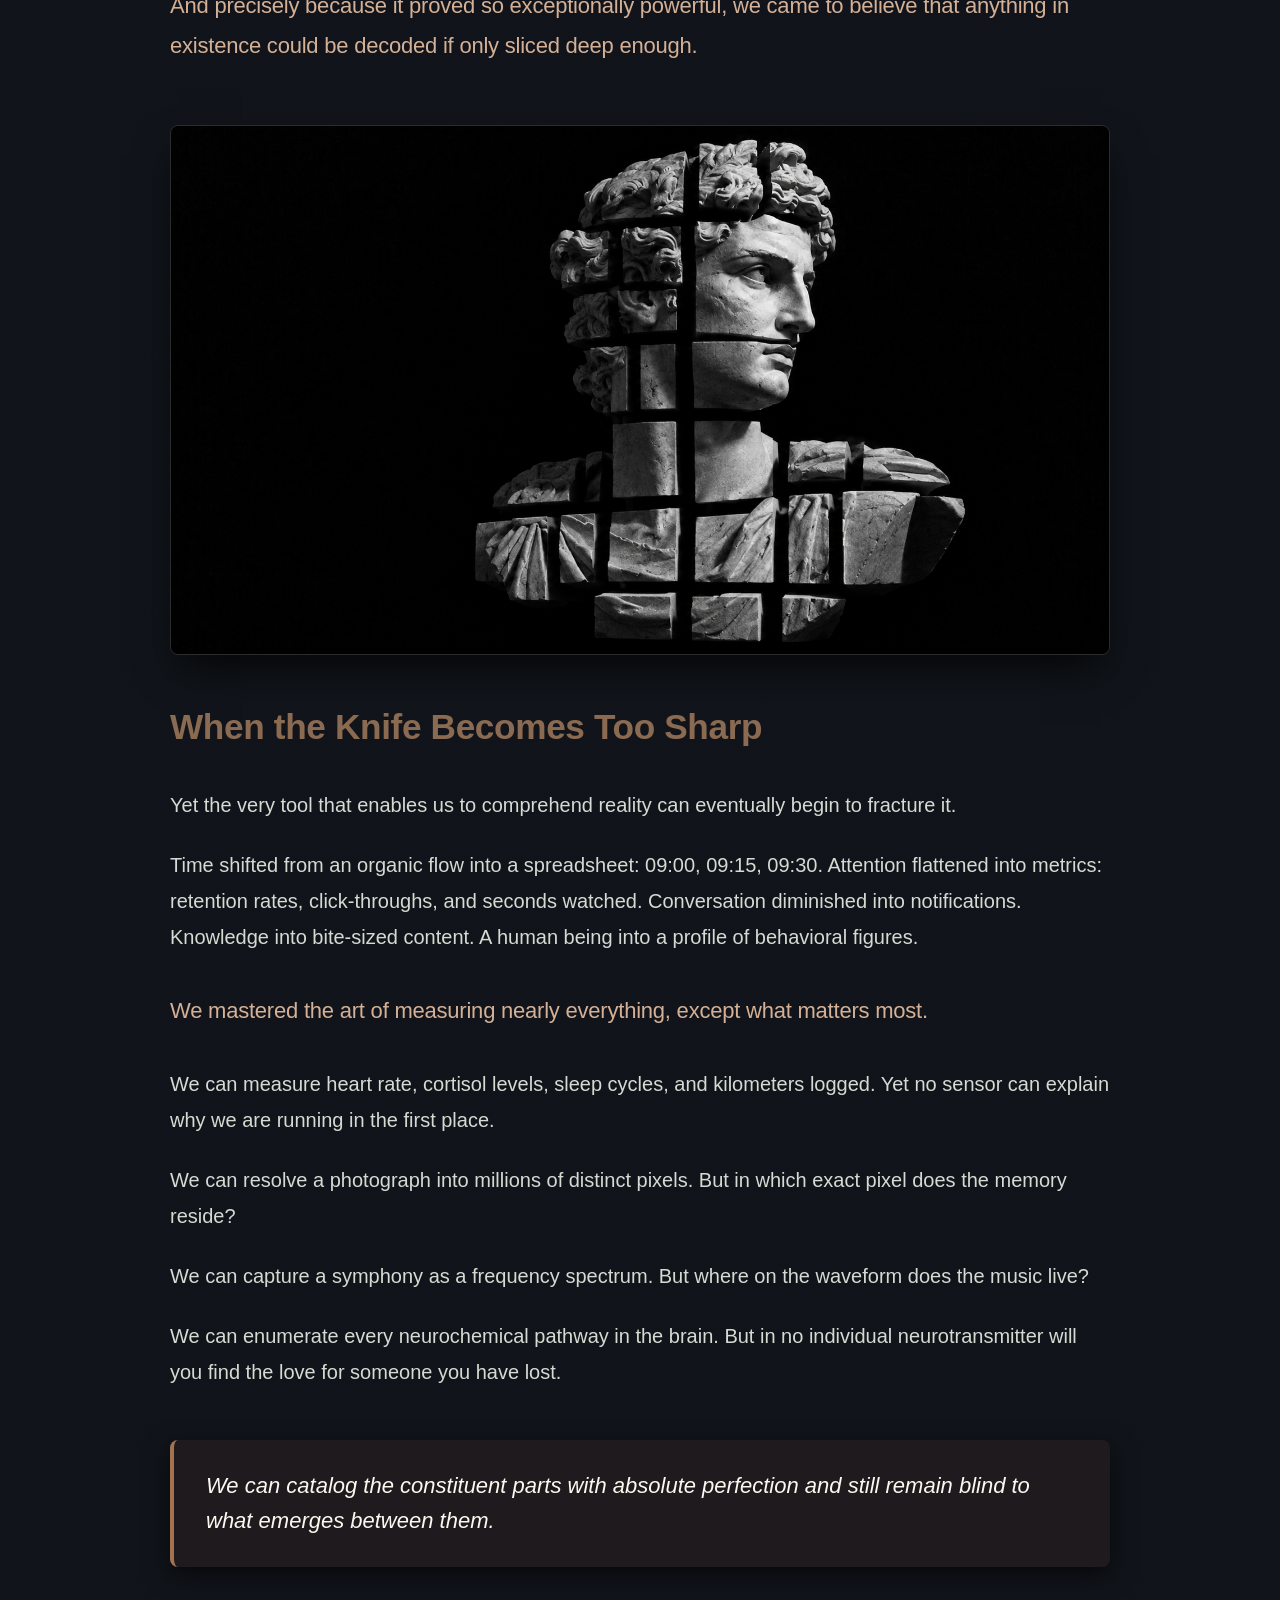
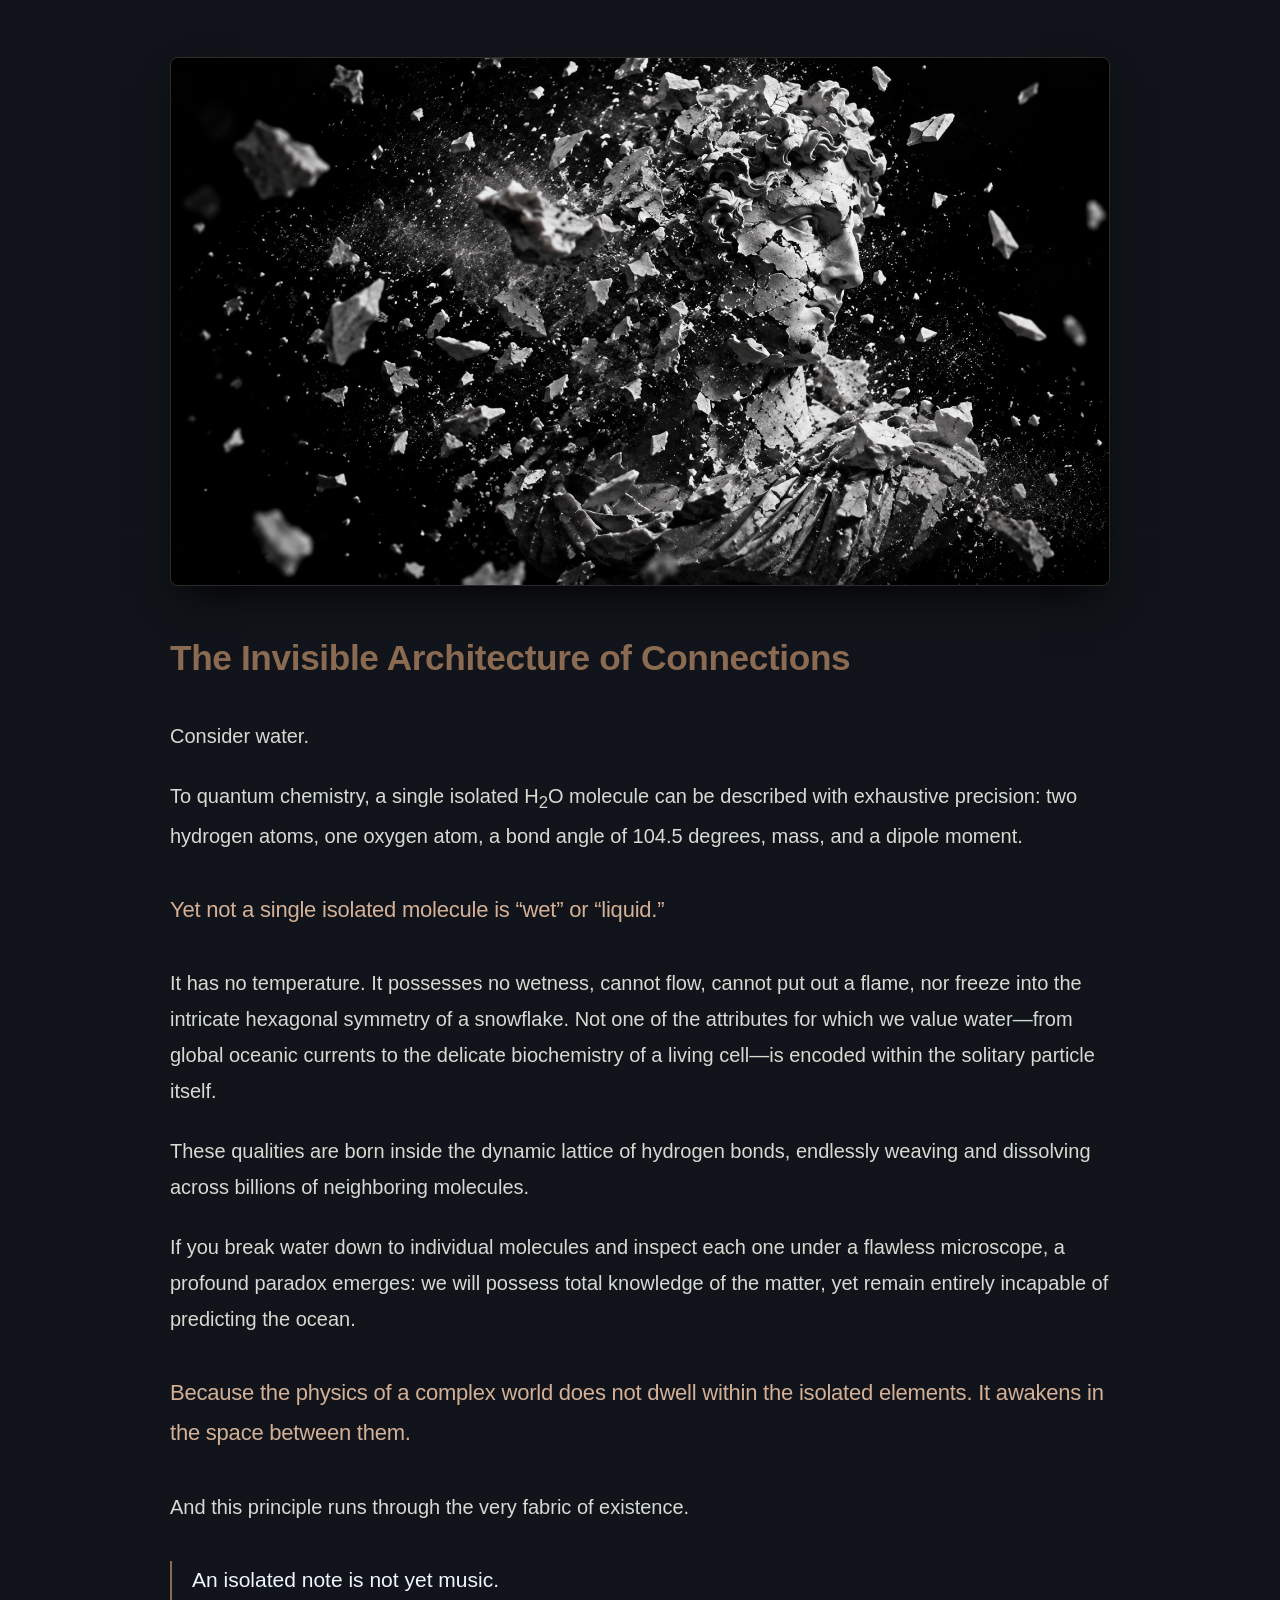
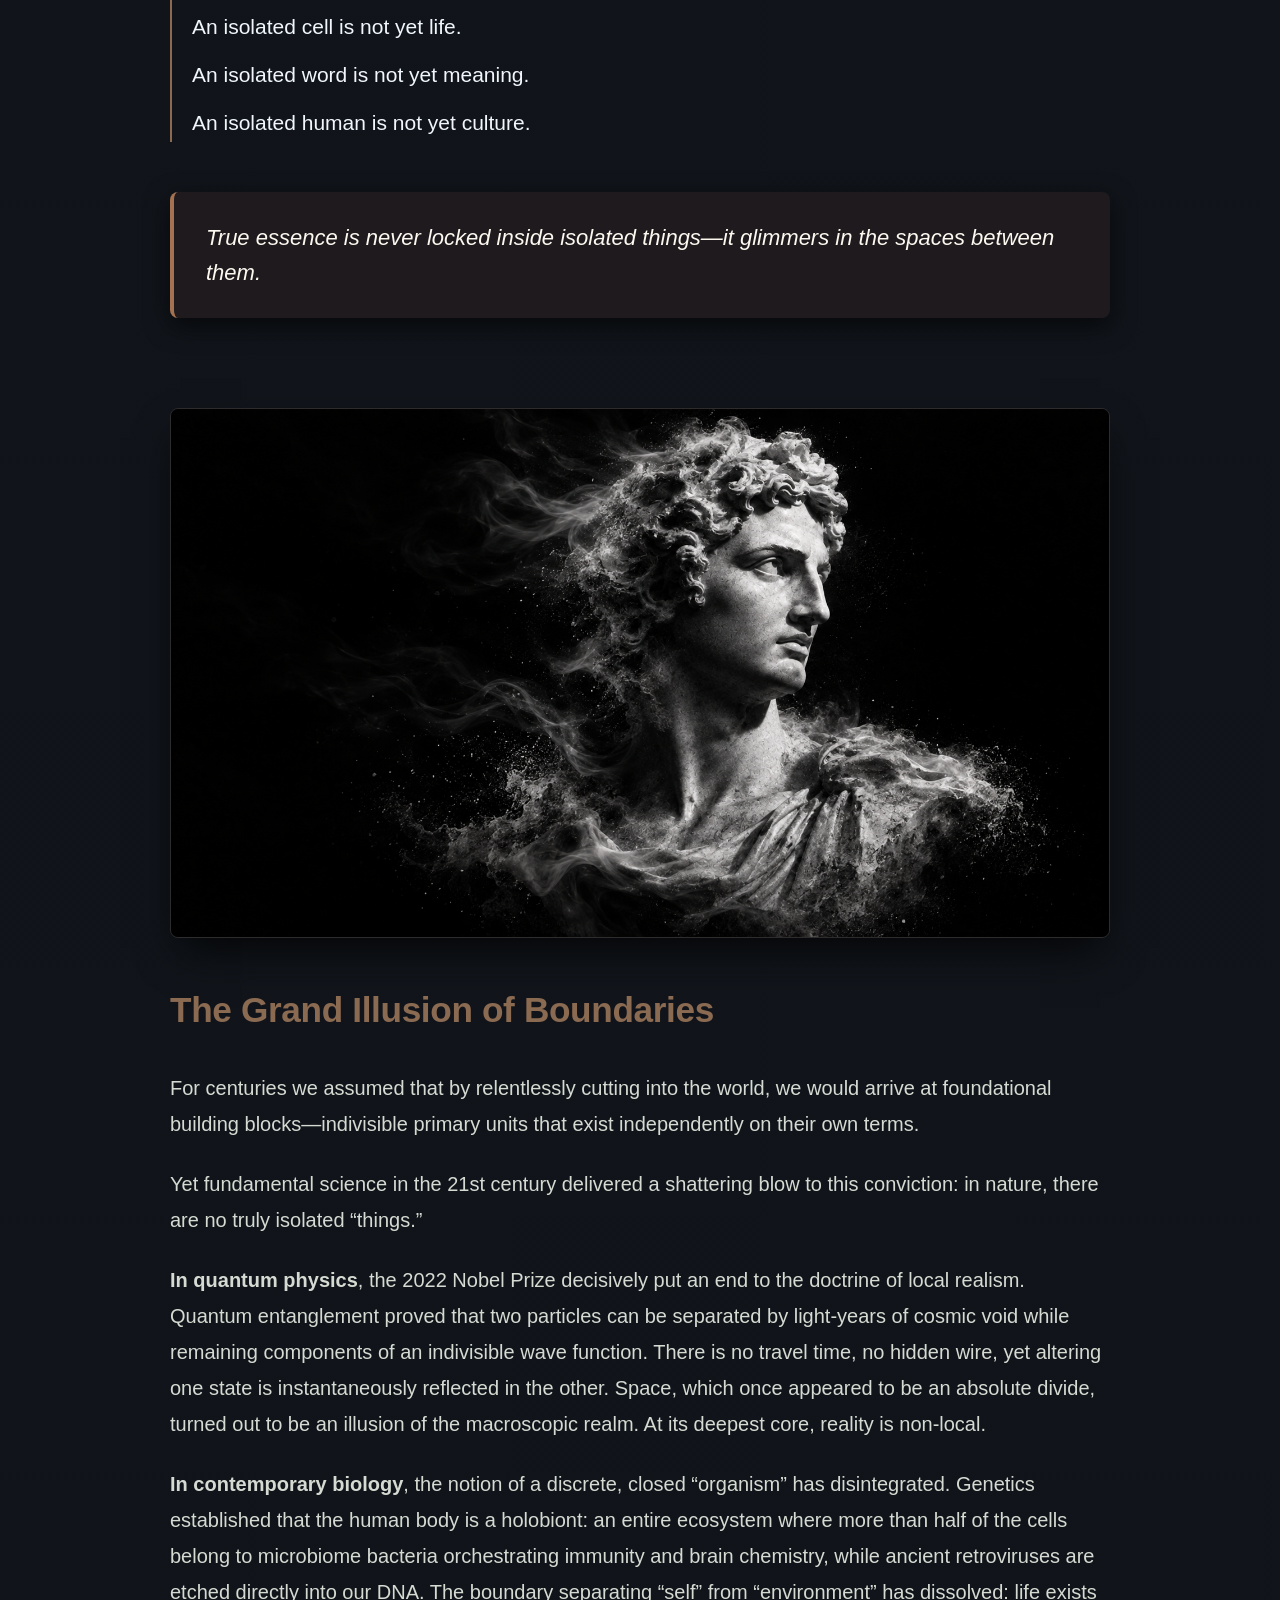
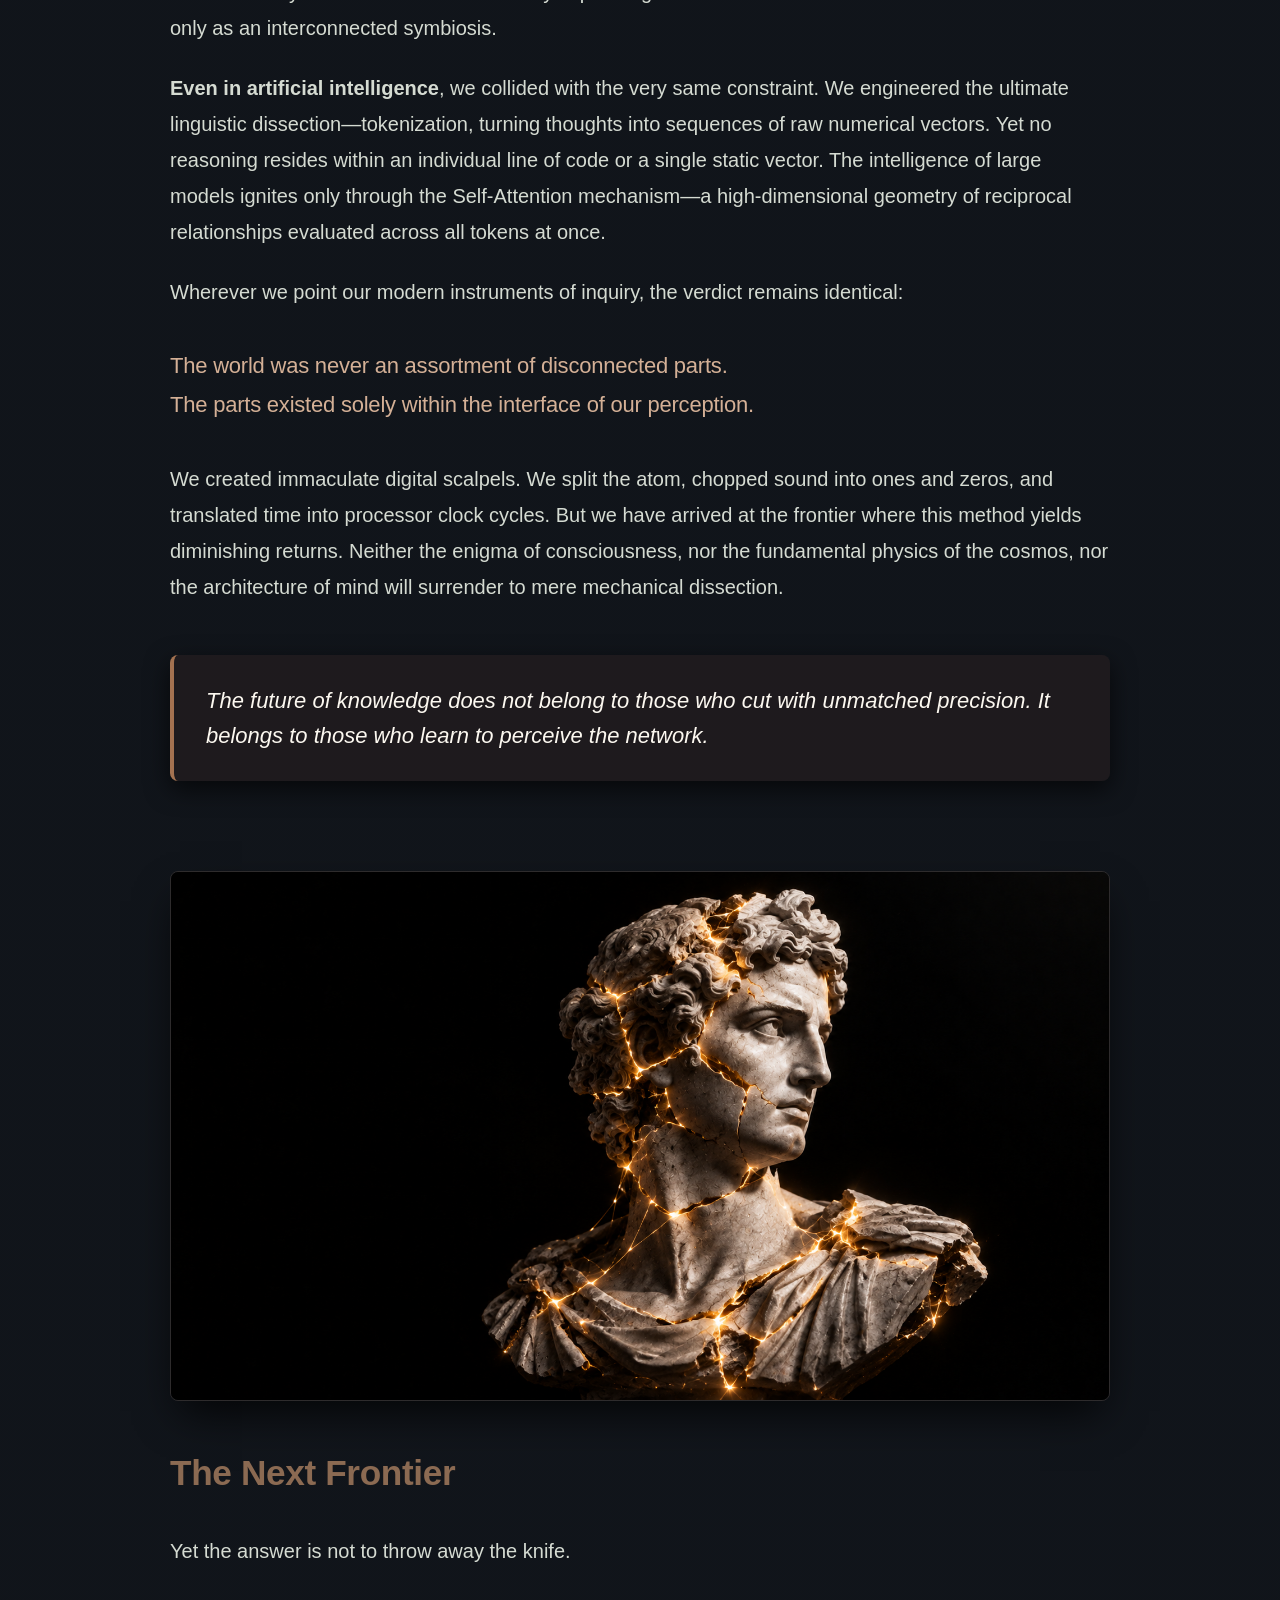
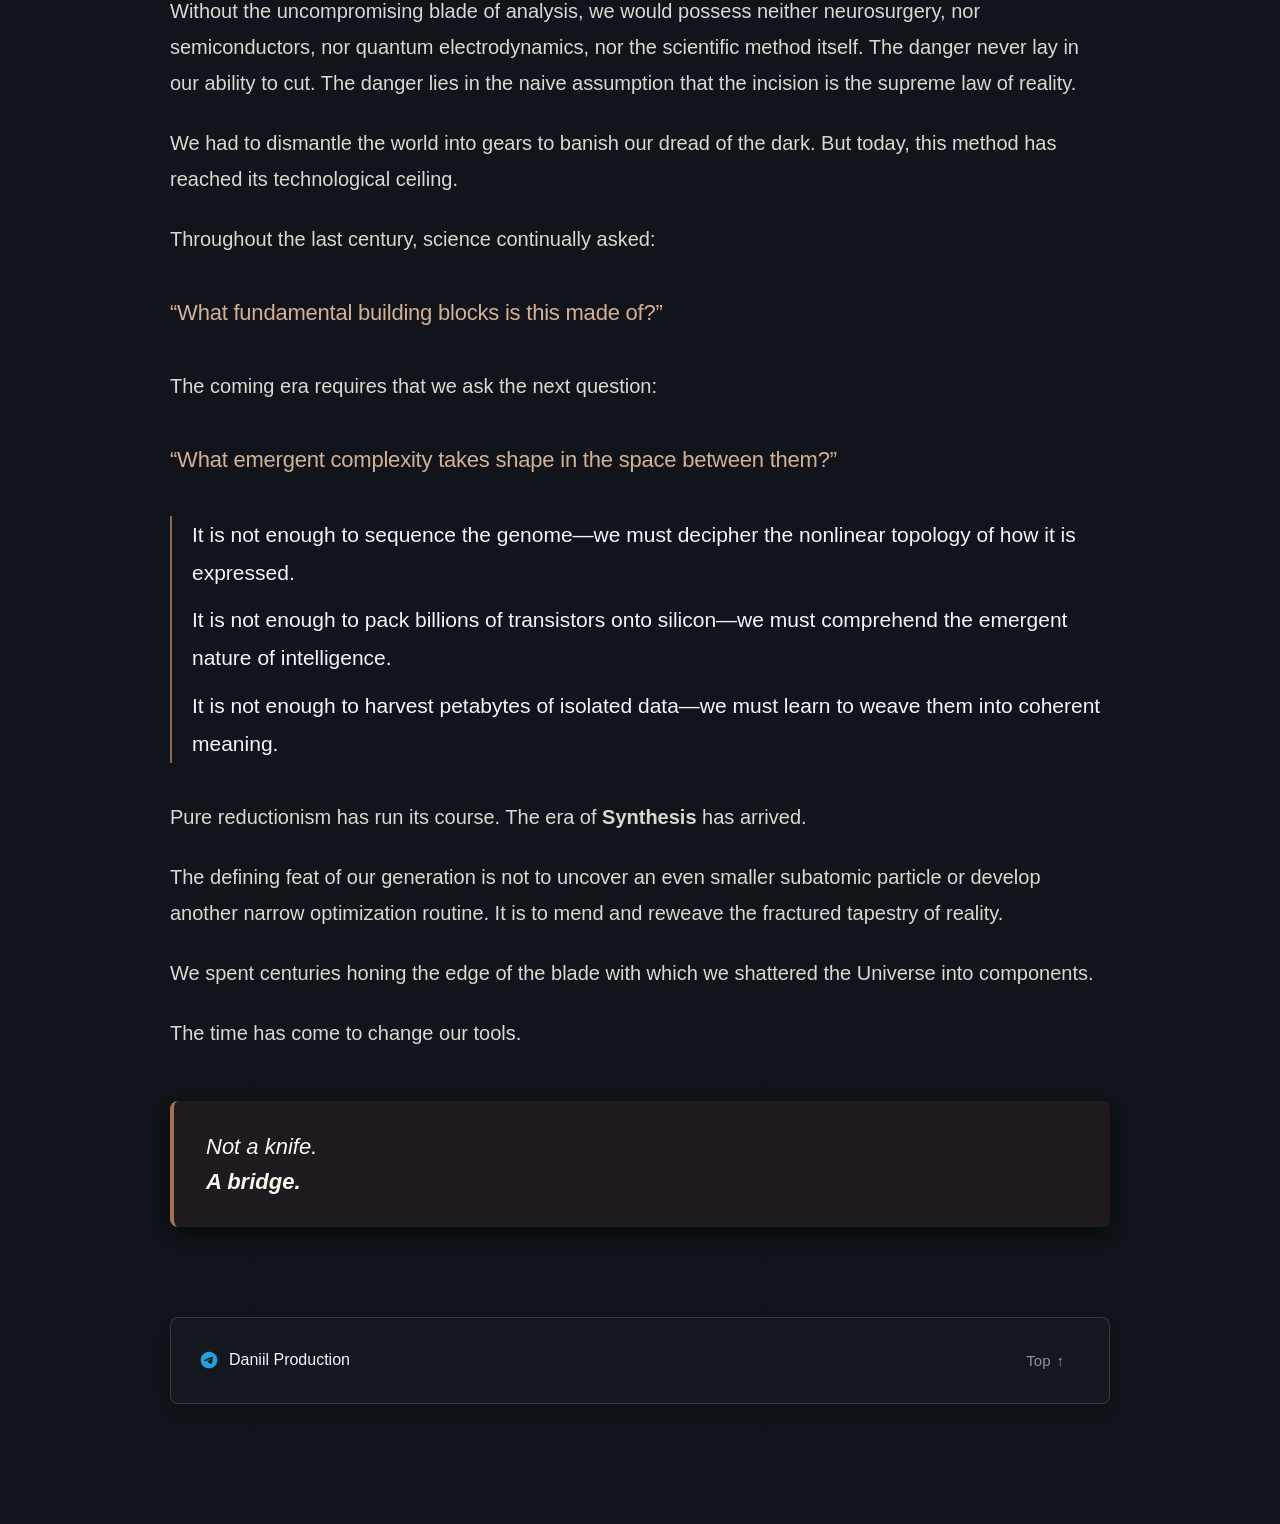
==== commit 3d5f4e48: "Add files via upload" ====
--- a/index.html
+++ b/index.html
@@ -5,7 +5,7 @@
     <meta name="viewport" content="width=device-width, initial-scale=1.0">
     <meta name="description" content="For millennia, humanity conquered the world with a single rule: if you cannot understand the whole, break it into parts. But what happens when the incision reaches its limit?">
     <meta name="robots" content="index, follow">
-
+    <meta name="yandex-verification" content="59affaaf15dfb2dc" />
     <meta property="og:title" content="The Art of Division">
     <meta property="og:description" content="For millennia, humanity conquered the world with a single rule: if you cannot understand the whole, break it into parts. But what happens when the incision reaches its limit?">
     <meta property="og:type" content="website">
@@ -14,7 +14,7 @@
     <meta property="og:image:width" content="1024">
     <meta property="og:image:height" content="1024">
 
-    <meta name="twitter:card" content="summary">
+    <meta name="twitter:card" content="summary_large_image">
     <meta name="twitter:title" content="The Art of Division">
     <meta name="twitter:description" content="For millennia, humanity conquered the world with a single rule: if you cannot understand the whole, break it into parts. But what happens when the incision reaches its limit?">
     <meta name="twitter:image" content="https://division.daniilproduction.com/img/1.png">
@@ -24,16 +24,25 @@
     <link rel="stylesheet" href="/style.css">
 
     <link rel="canonical" href="https://division.daniilproduction.com/">
-    <link rel="alternate" hreflang="ru" href="https://division.daniilproduction.com/ru">
+    <link rel="alternate" hreflang="ru" href="https://division.daniilproduction.com/ru/">
     <link rel="alternate" hreflang="en" href="https://division.daniilproduction.com/">
     <link rel="alternate" hreflang="x-default" href="https://division.daniilproduction.com/">
 
     <script type="application/ld+json">
     {
-      "@context": "https://schema.org",
-      "@type": "WebSite",
-      "url": "https://division.daniilproduction.com/",
-      "name": "The Art of Division"
+        "@context": "https://schema.org",
+        "@type": "Article",
+        "headline": "The Art of Division",
+        "image": "https://division.daniilproduction.com/img/1.png",
+        "inLanguage": "en",
+        "author": {
+            "@type": "Person",
+            "name": "Daniil"
+        },
+        "publisher": {
+            "@type": "Organization",
+            "name": "Daniil Production"
+        }
     }
     </script>
 </head>
@@ -80,7 +89,7 @@
 
     <div id="progress-bar"></div>
     <div class="top-lang-switch">
-        <a href="/ru" class="lang-btn">RU</a>
+        <a href="/ru/" class="lang-btn">RU</a>
         <span class="lang-divider">|</span>
         <a class="lang-btn active">EN</a>
     </div>
@@ -90,6 +99,9 @@
             <p class="epigraph-text">“All models are wrong, but some are useful”</p>
             <cite class="epigraph-author">— George Box, statistician and pioneer of modern statistical thinking</cite>
         </blockquote>
+        <div class="reading-meta">
+            <span>⏱ ~6 min read</span>
+        </div>
     </header>
 
     <main class="container">
--- a/style.css
+++ b/style.css
@@ -313,8 +313,6 @@
     padding: 24px;
     box-shadow: 0 20px 50px rgba(0, 0, 0, 0.8);
     backdrop-filter: blur(12px);
-
-    /* Спрятан слева за экран */
     transform: translateX(-120%);
     transition: transform 0.35s cubic-bezier(0.16, 1, 0.3, 1);
 }
@@ -389,3 +387,18 @@
 .sidebar-link:hover .ch-num {
     color: #ffae73;
 }
+
+
+
+.reading-meta {
+    margin-top: 26px;
+    display: inline-block;
+    font-size: 13px;
+    letter-spacing: 0.05em;
+    color: #9099a3;
+    background-color: rgba(24, 30, 37, 0.6);
+    border: 1px solid rgba(207, 172, 147, 0.2);
+    padding: 4px 14px;
+    border-radius: 20px;
+    box-shadow: 0 4px 12px rgba(0, 0, 0, 0.2);
+}
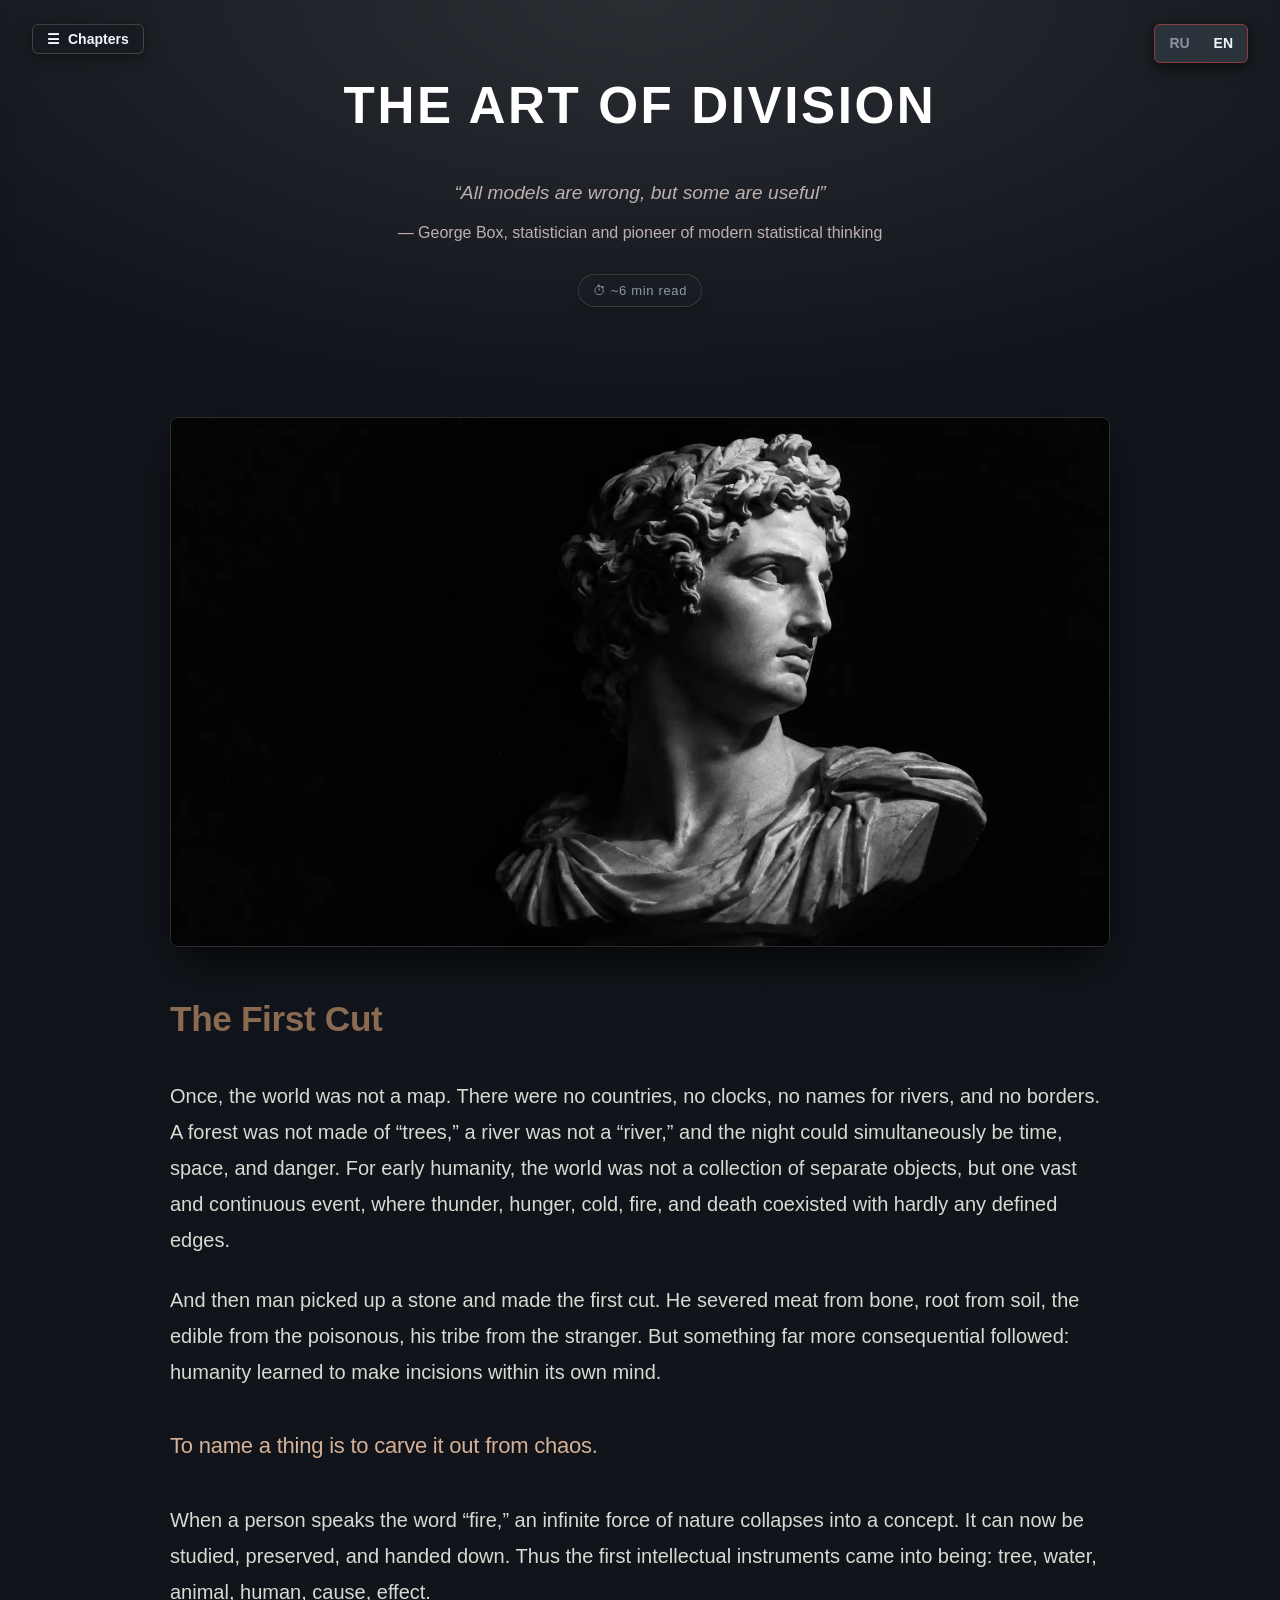
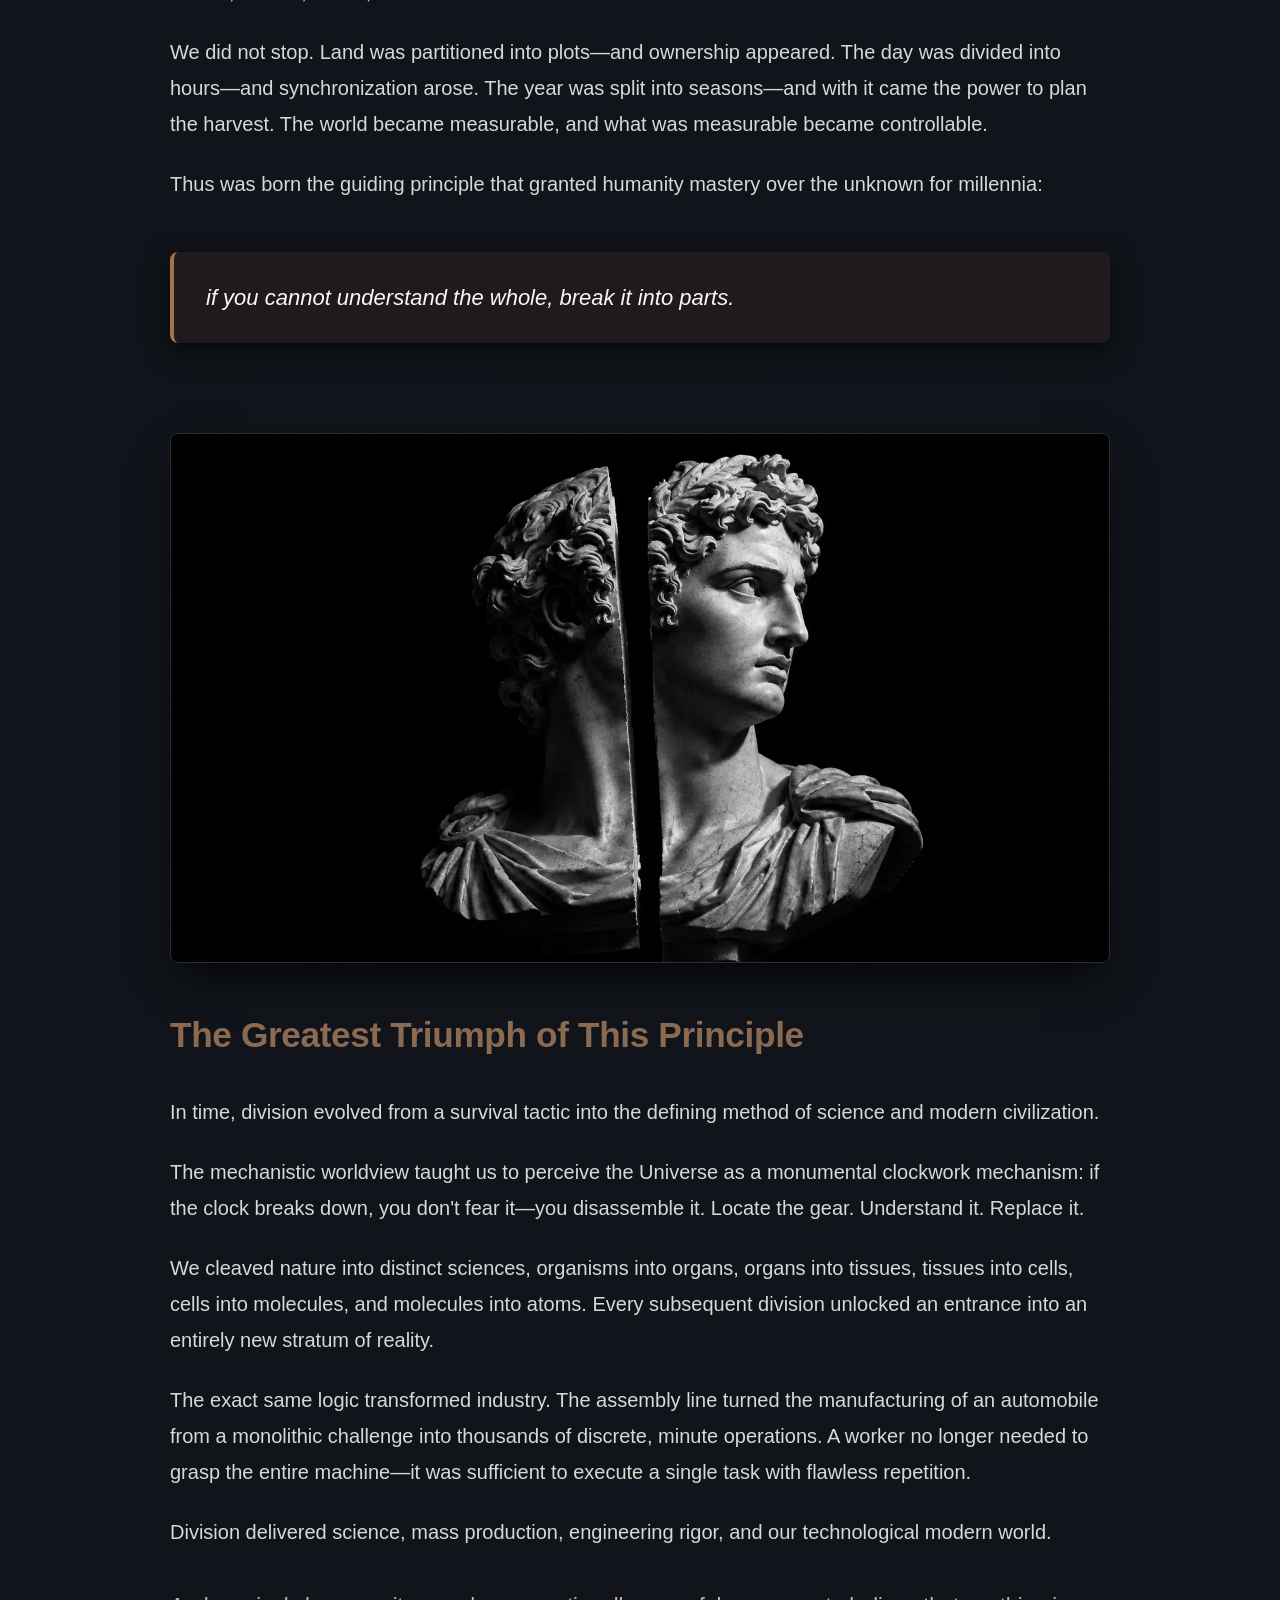
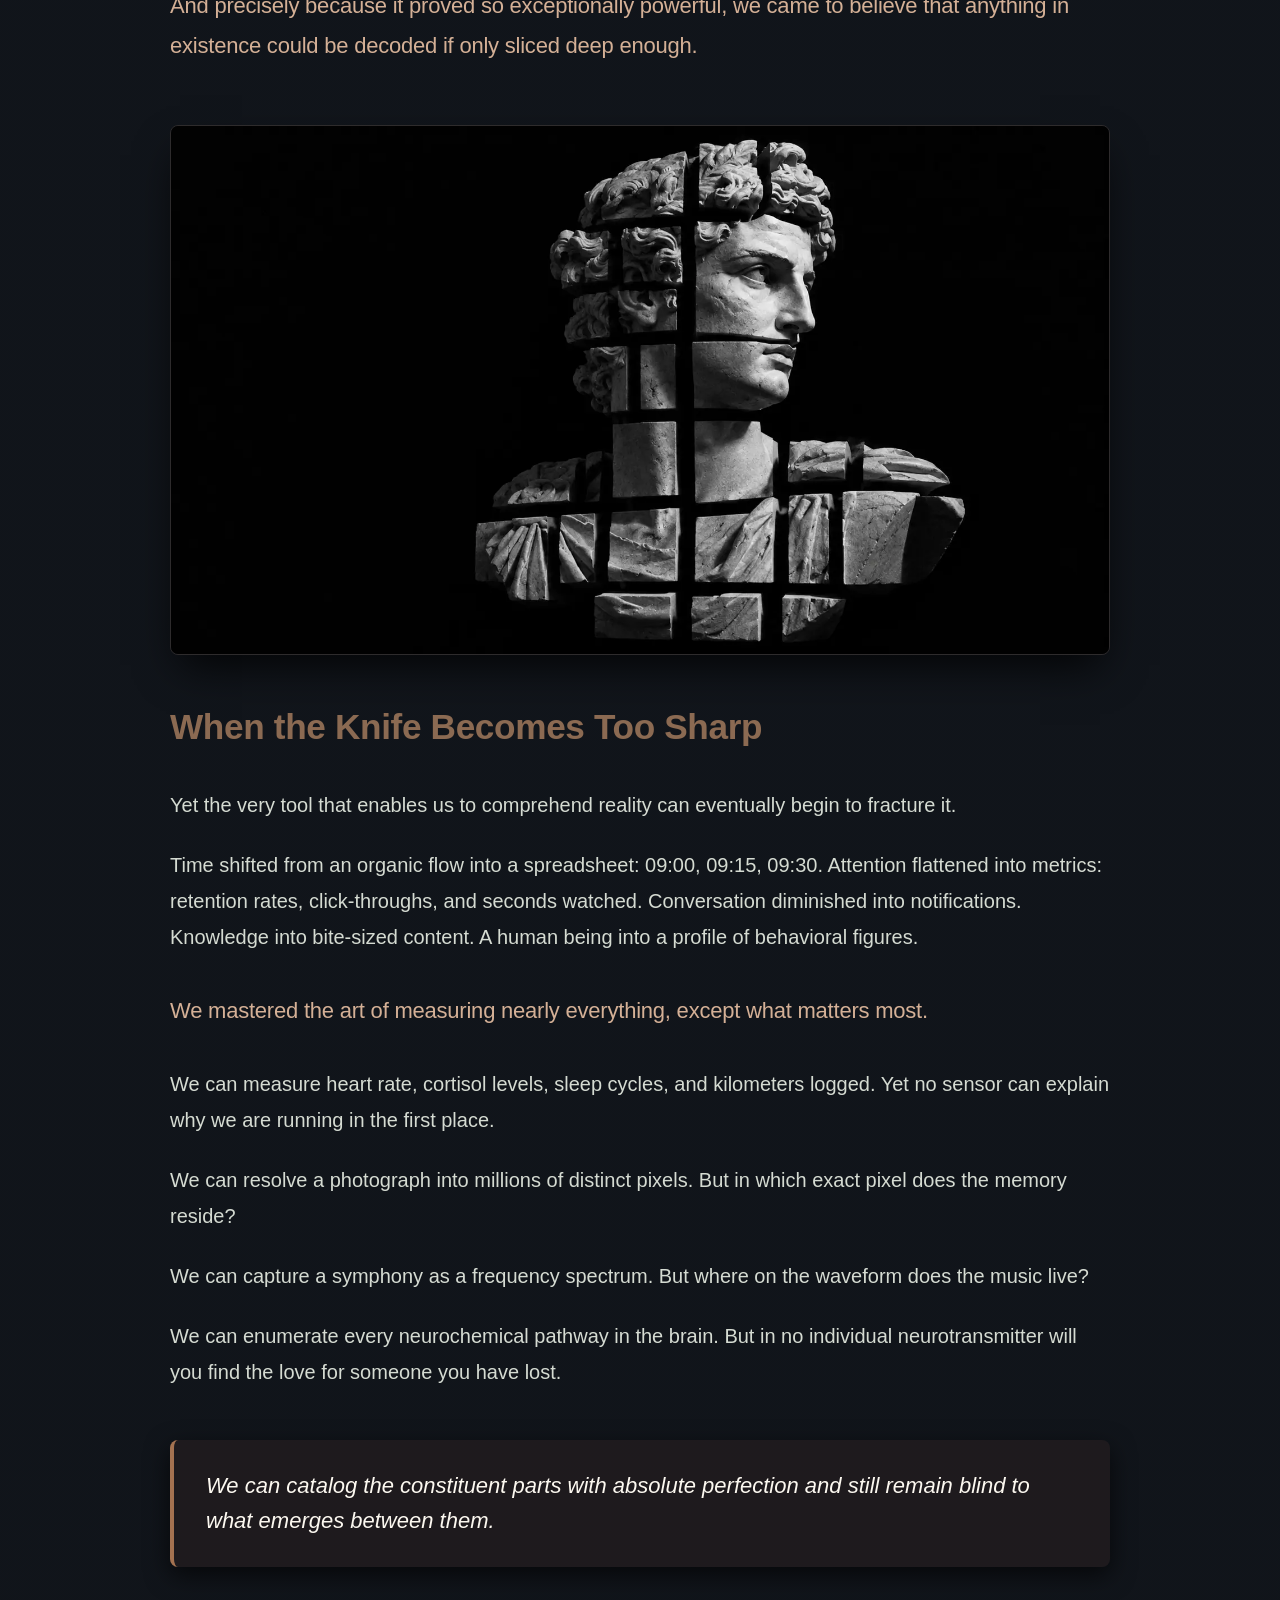
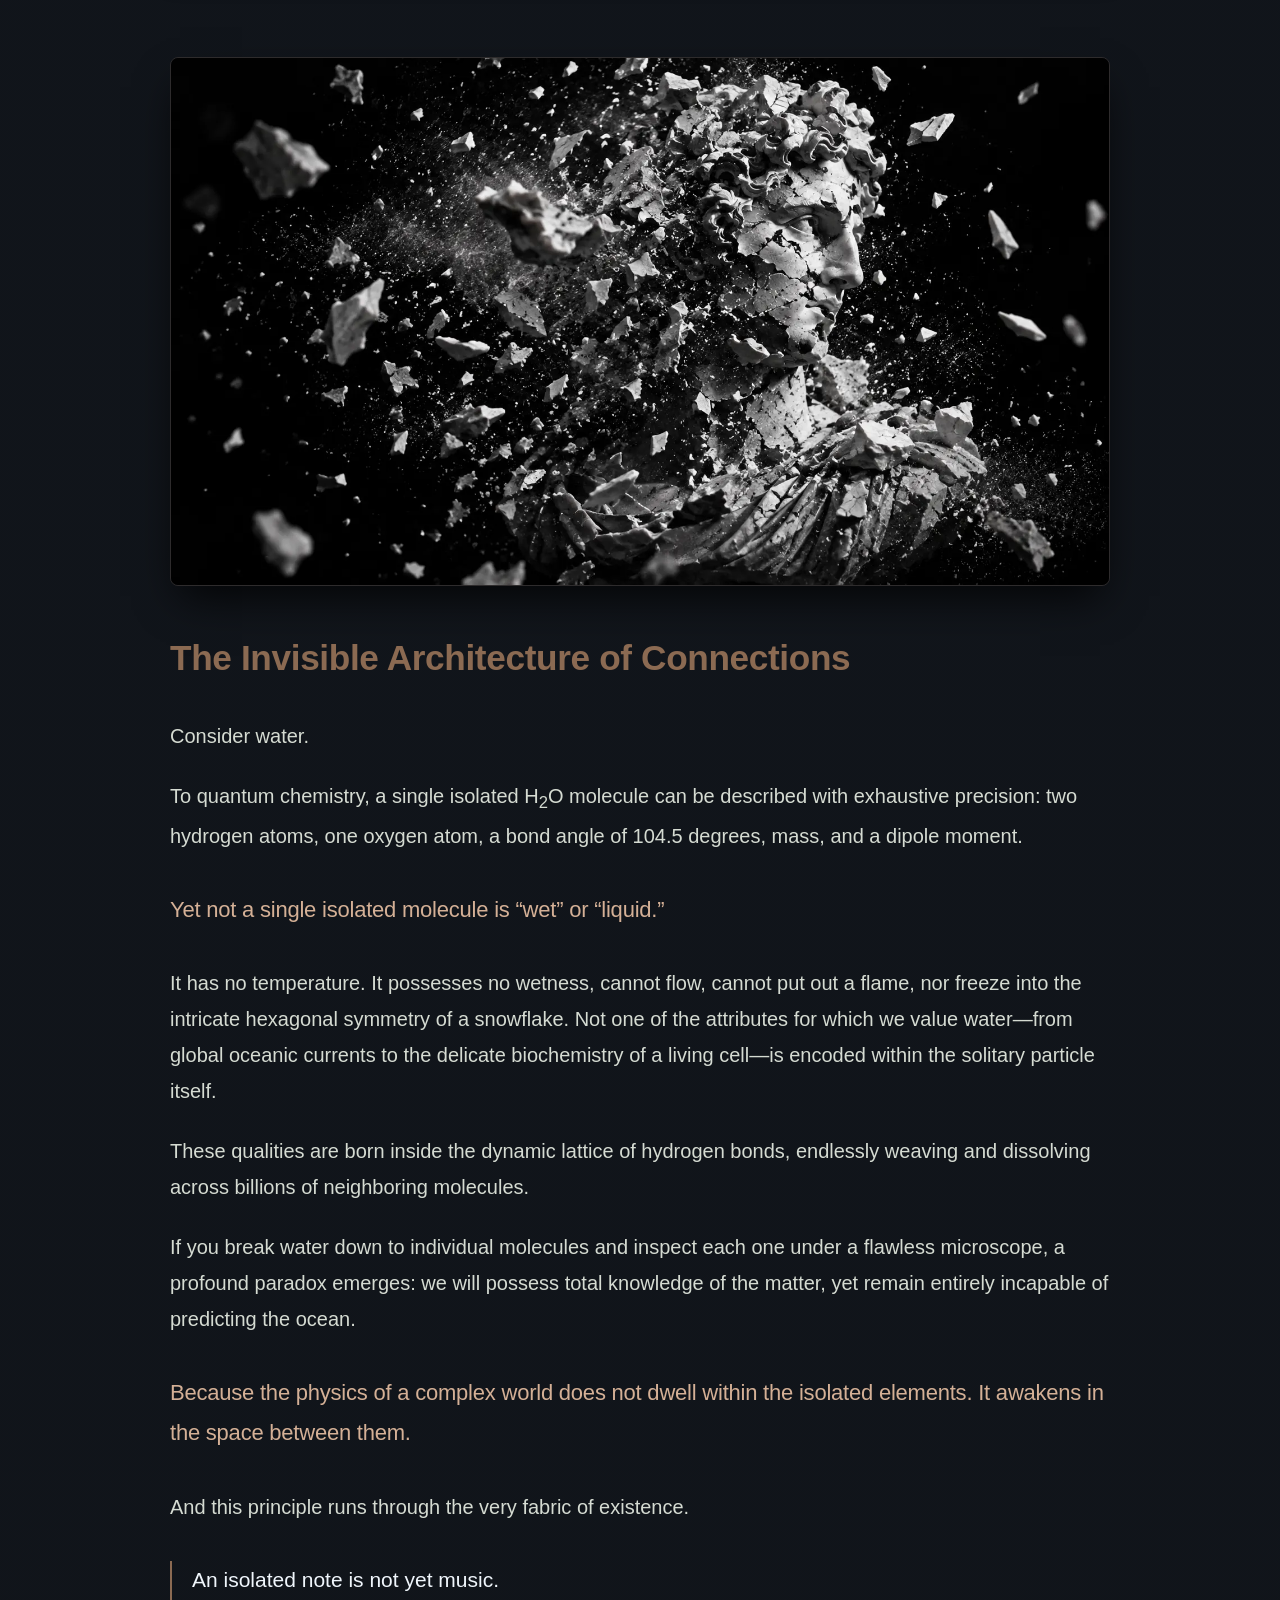
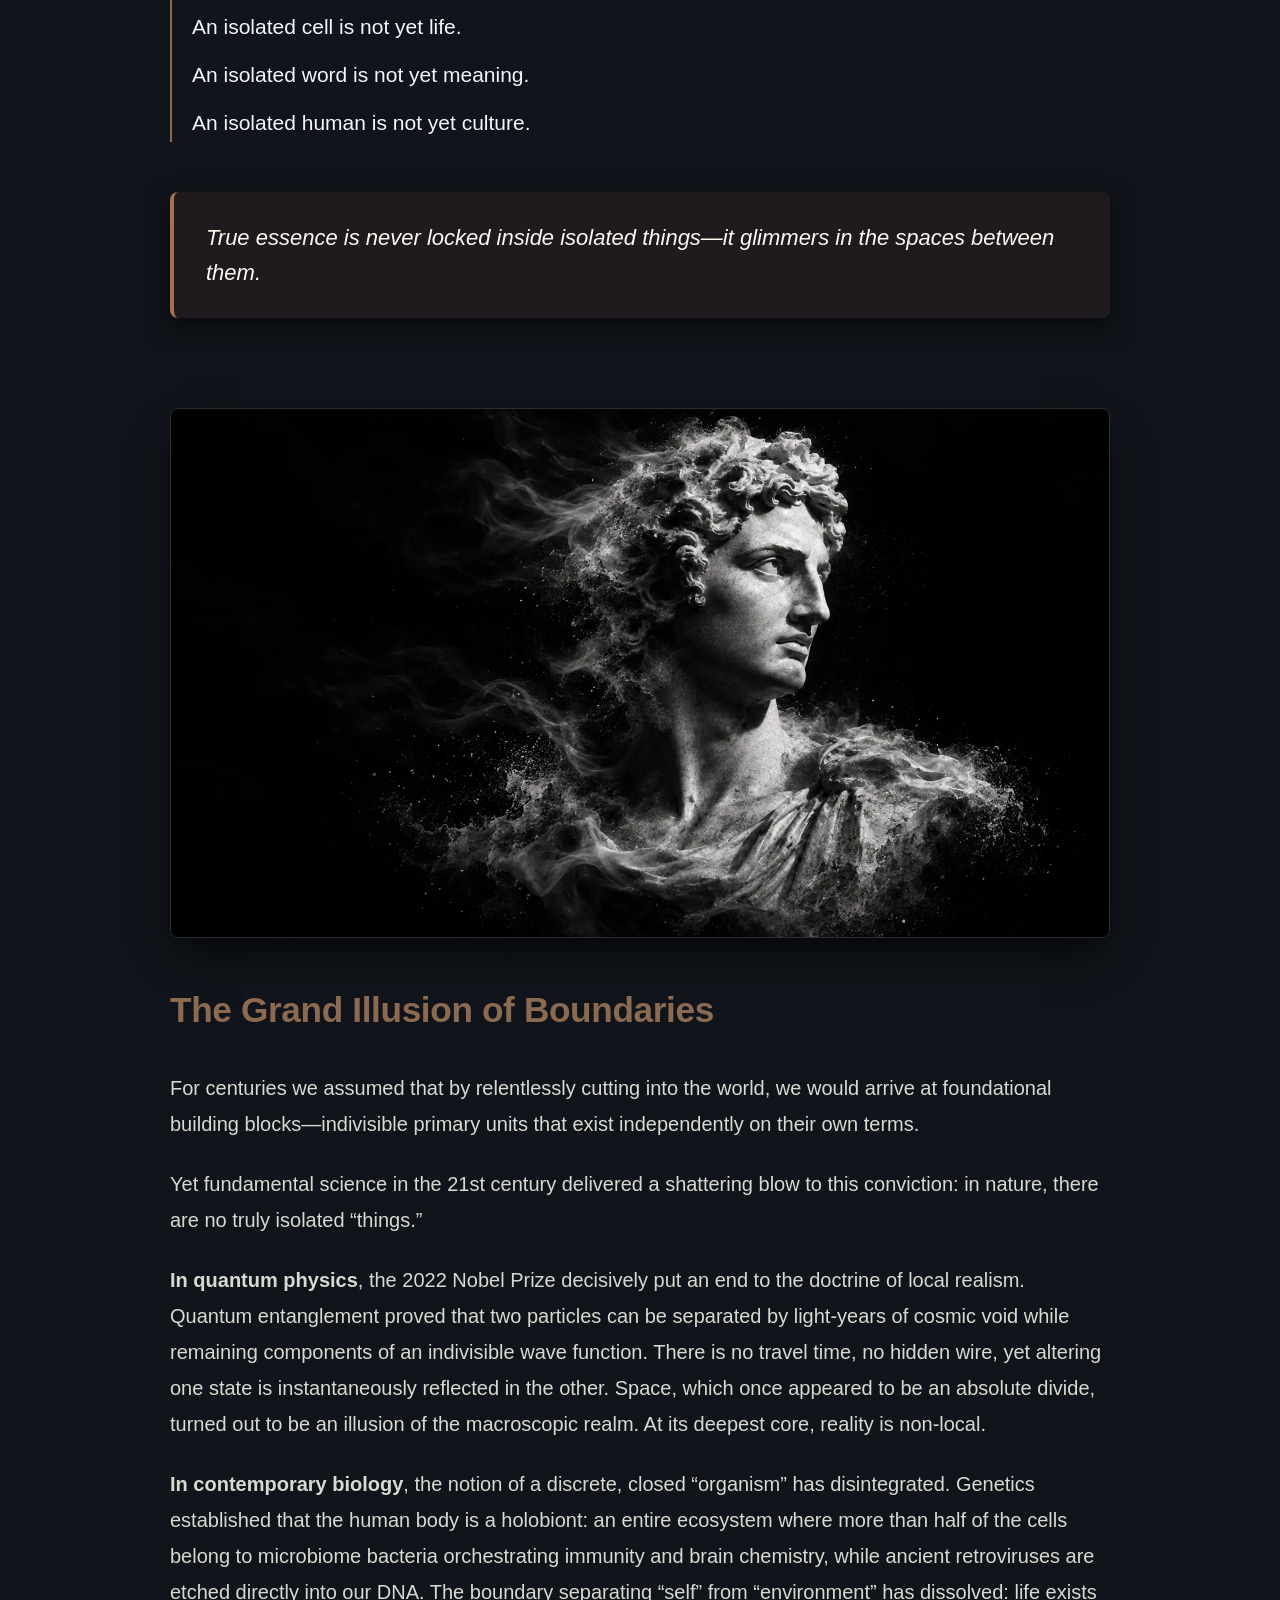
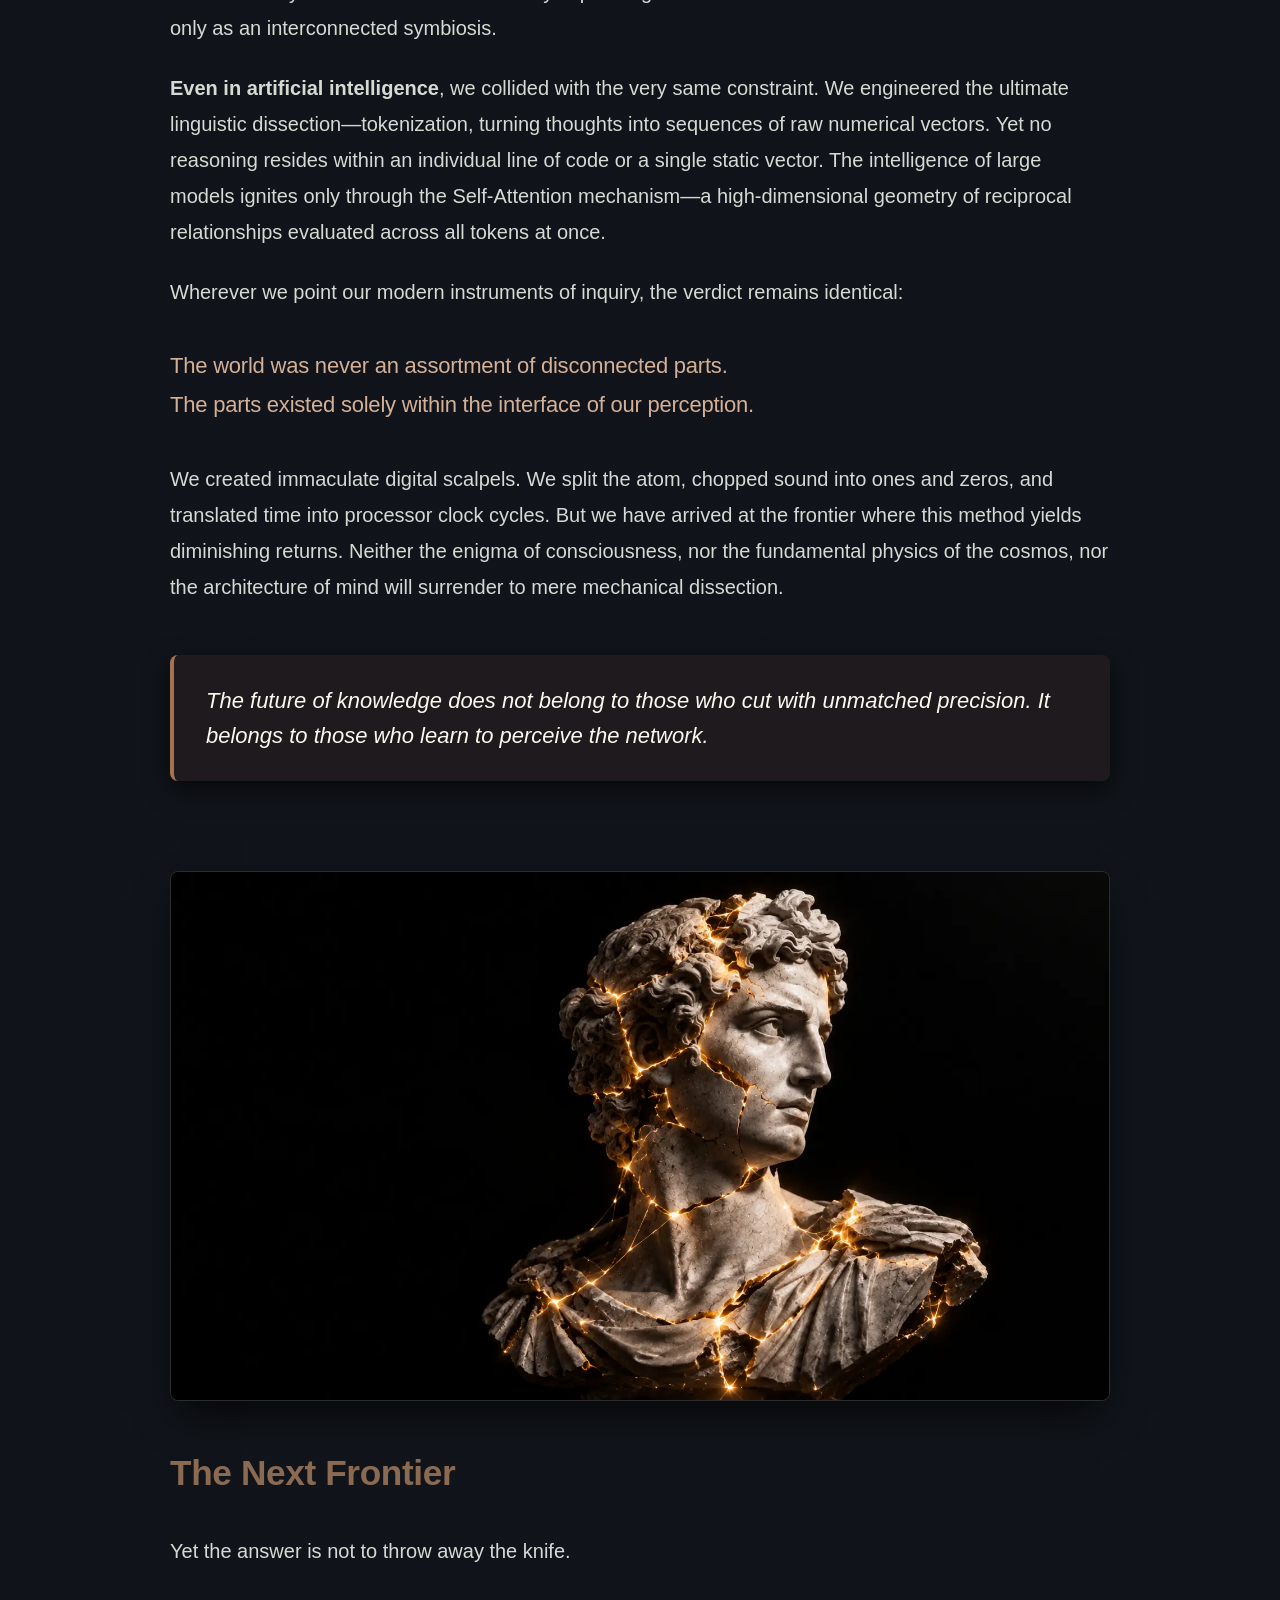
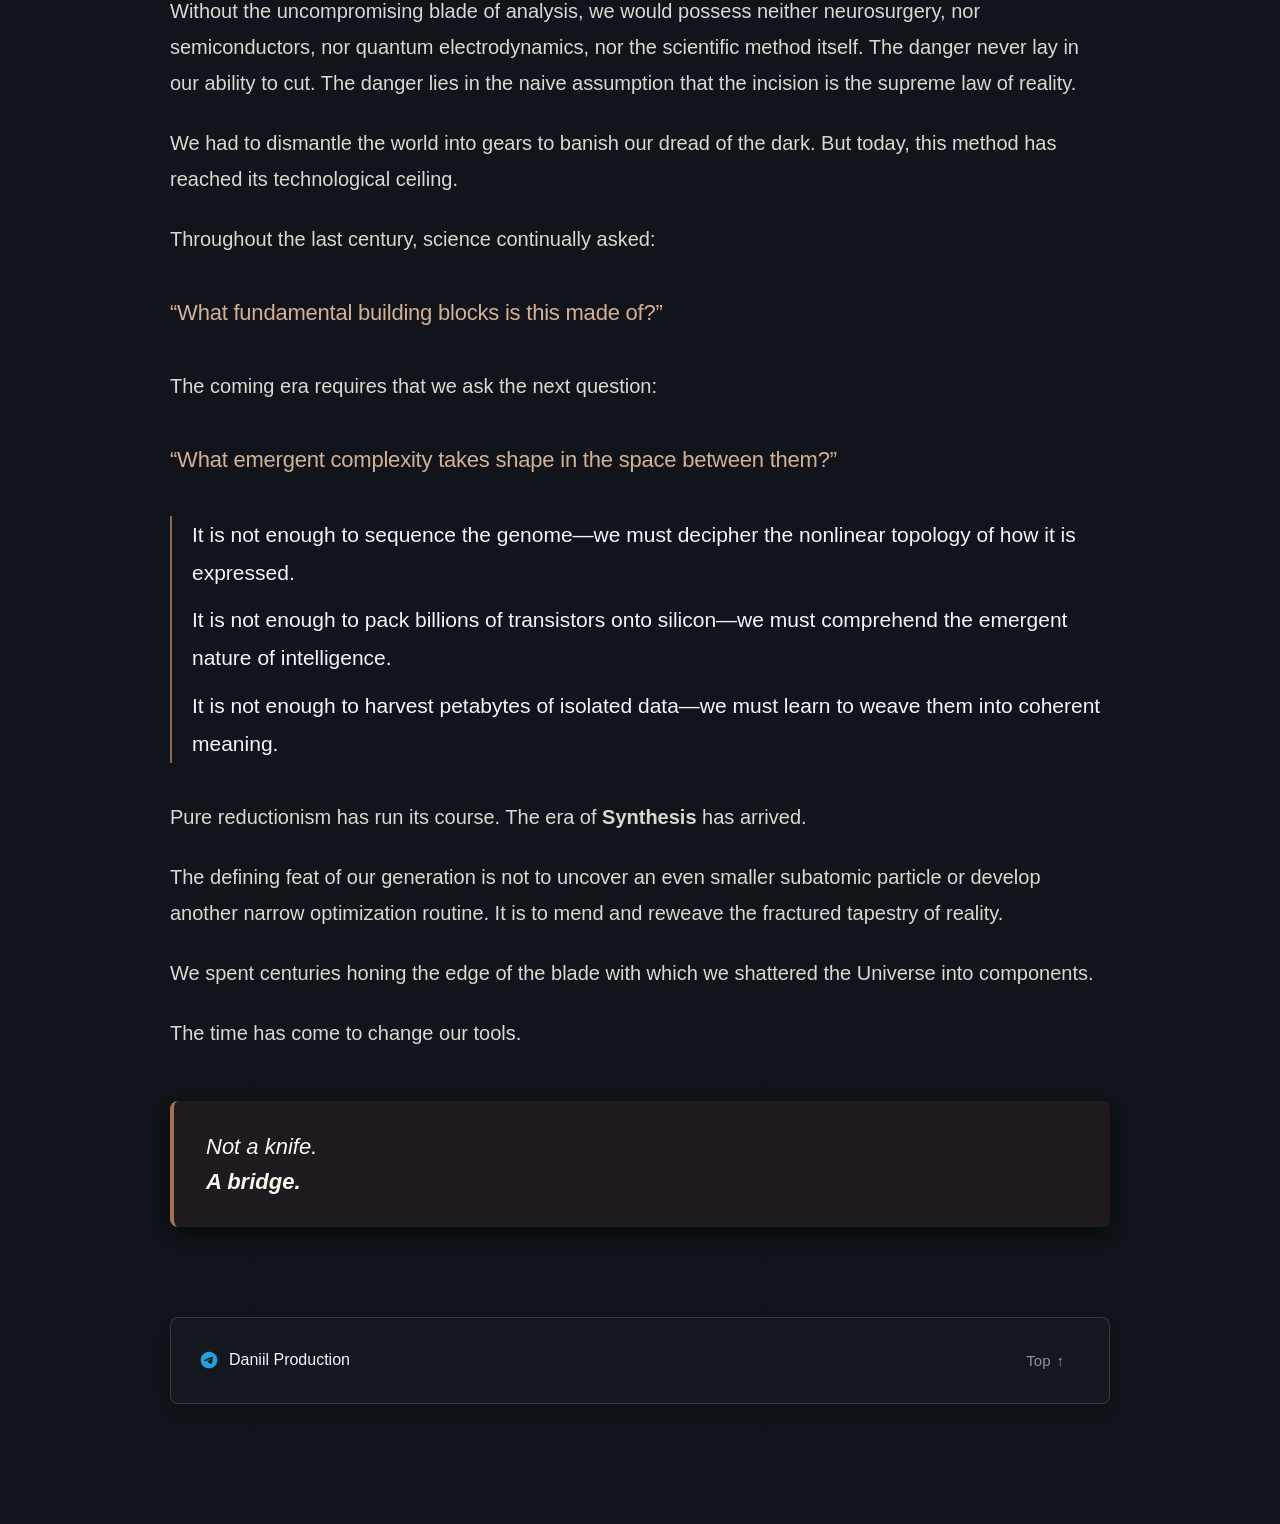
==== commit 139beaab: "Add files via upload" ====
--- a/index.html
+++ b/index.html
@@ -106,7 +106,7 @@
 
     <main class="container">
         <section class="chapter" id="chapter-1">
-            <img src="/img/1.png" alt="The First Cut" class="chapter-img">
+            <img src="/img/1.webp" alt="The First Cut" class="chapter-img">
             <h2>The First Cut</h2>
             <p>Once, the world was not a map. There were no countries, no clocks, no names for rivers, and no borders. A forest was not made of “trees,” a river was not a “river,” and the night could simultaneously be time, space, and danger. For early humanity, the world was not a collection of separate objects, but one vast and continuous event, where thunder, hunger, cold, fire, and death coexisted with hardly any defined edges.</p>
             <p>And then man picked up a stone and made the first cut. He severed meat from bone, root from soil, the edible from the poisonous, his tribe from the stranger. But something far more consequential followed: humanity learned to make incisions within its own mind.</p>
@@ -120,7 +120,7 @@
         </section>
 
         <section class="chapter" id="chapter-2">
-            <img src="/img/2.png" alt="The Greatest Triumph of This Principle" class="chapter-img">
+            <img src="/img/2.webp" alt="The Greatest Triumph of This Principle" class="chapter-img">
             <h2>The Greatest Triumph of This Principle</h2>
             <p>In time, division evolved from a survival tactic into the defining method of science and modern civilization.</p>
             <p>The mechanistic worldview taught us to perceive the Universe as a monumental clockwork mechanism: if the clock breaks down, you don't fear it—you disassemble it. Locate the gear. Understand it. Replace it.</p>
@@ -131,7 +131,7 @@
         </section>
 
         <section class="chapter" id="chapter-3">
-            <img src="/img/3.png" alt="When the Knife Becomes Too Sharp" class="chapter-img">
+            <img src="/img/3.webp" alt="When the Knife Becomes Too Sharp" class="chapter-img">
             <h2>When the Knife Becomes Too Sharp</h2>
             <p>Yet the very tool that enables us to comprehend reality can eventually begin to fracture it.</p>
             <p>Time shifted from an organic flow into a spreadsheet: 09:00, 09:15, 09:30. Attention flattened into metrics: retention rates, click-throughs, and seconds watched. Conversation diminished into notifications. Knowledge into bite-sized content. A human being into a profile of behavioral figures.</p>
@@ -146,7 +146,7 @@
         </section>
 
         <section class="chapter" id="chapter-4">
-            <img src="/img/4.png" alt="The Invisible Architecture of Connections" class="chapter-img">
+            <img src="/img/4.webp" alt="The Invisible Architecture of Connections" class="chapter-img">
             <h2>The Invisible Architecture of Connections</h2>
             <p>Consider water.</p>
             <p>To quantum chemistry, a single isolated H<sub>2</sub>O molecule can be described with exhaustive precision: two hydrogen atoms, one oxygen atom, a bond angle of 104.5 degrees, mass, and a dipole moment.</p>
@@ -168,7 +168,7 @@
         </section>
 
         <section class="chapter" id="chapter-5">
-            <img src="/img/5.png" alt="The Grand Illusion of Boundaries" class="chapter-img">
+            <img src="/img/5.webp" alt="The Grand Illusion of Boundaries" class="chapter-img">
             <h2>The Grand Illusion of Boundaries</h2>
             <p>For centuries we assumed that by relentlessly cutting into the world, we would arrive at foundational building blocks—indivisible primary units that exist independently on their own terms.</p>
             <p>Yet fundamental science in the 21st century delivered a shattering blow to this conviction: in nature, there are no truly isolated “things.”</p>
@@ -184,7 +184,7 @@
         </section>
 
         <section class="chapter" id="chapter-6">
-            <img src="/img/6.png" alt="The Next Frontier" class="chapter-img">
+            <img src="/img/6.webp" alt="The Next Frontier" class="chapter-img">
             <h2>The Next Frontier</h2>
             <p>Yet the answer is not to throw away the knife.</p>
             <p>Without the uncompromising blade of analysis, we would possess neither neurosurgery, nor semiconductors, nor quantum electrodynamics, nor the scientific method itself. The danger never lay in our ability to cut. The danger lies in the naive assumption that the incision is the supreme law of reality.</p>
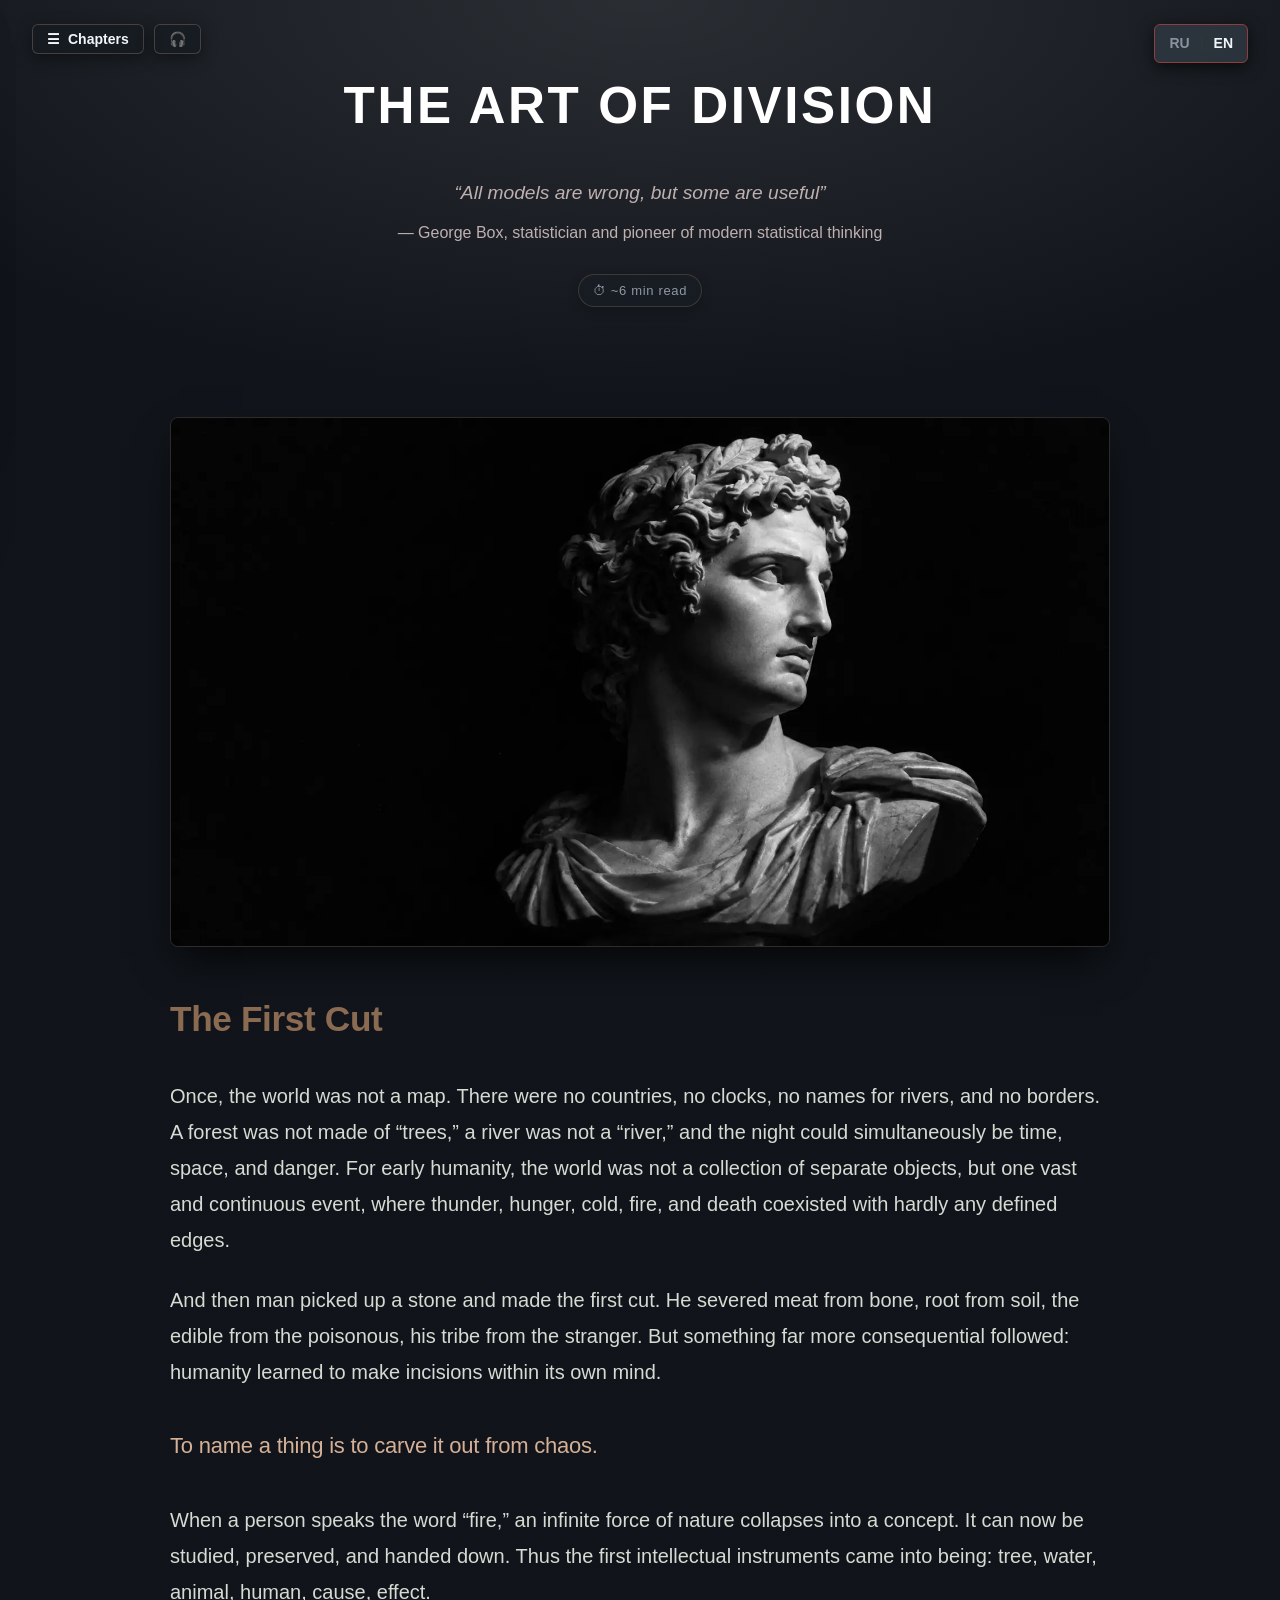
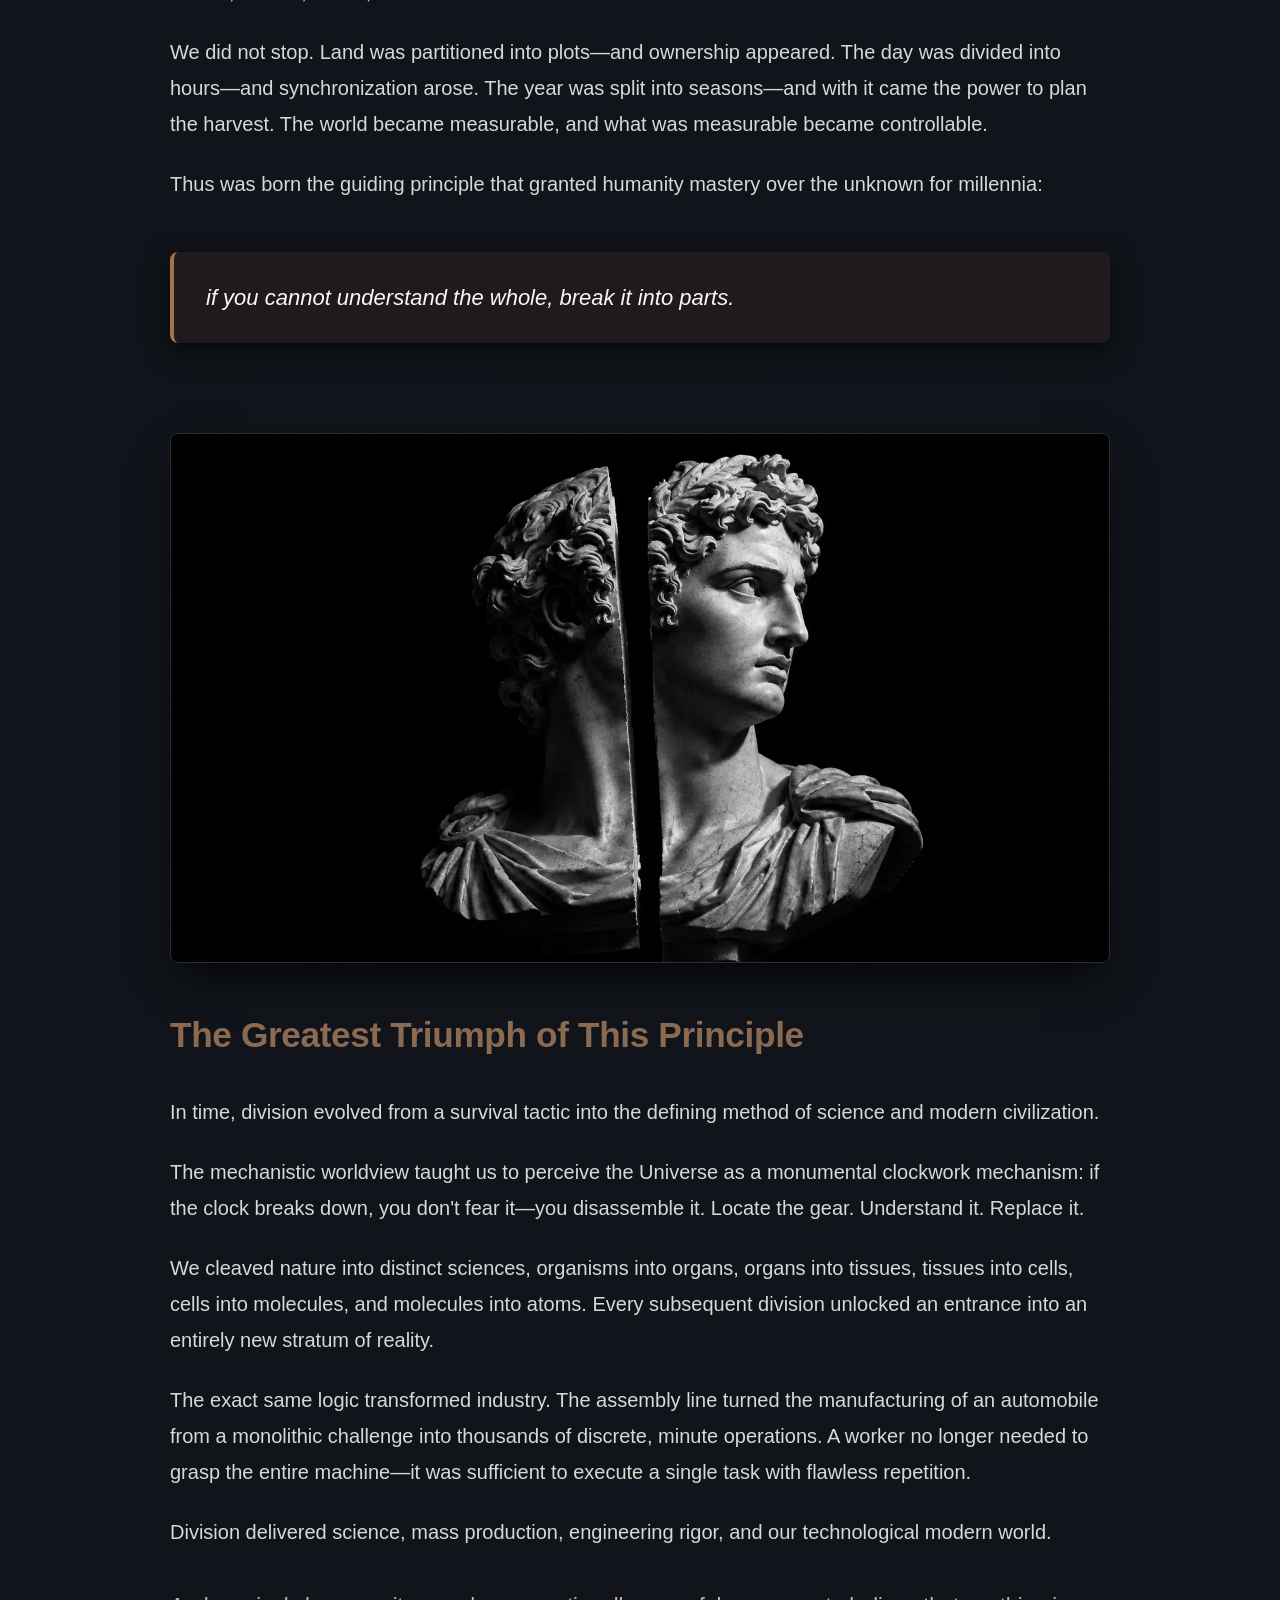
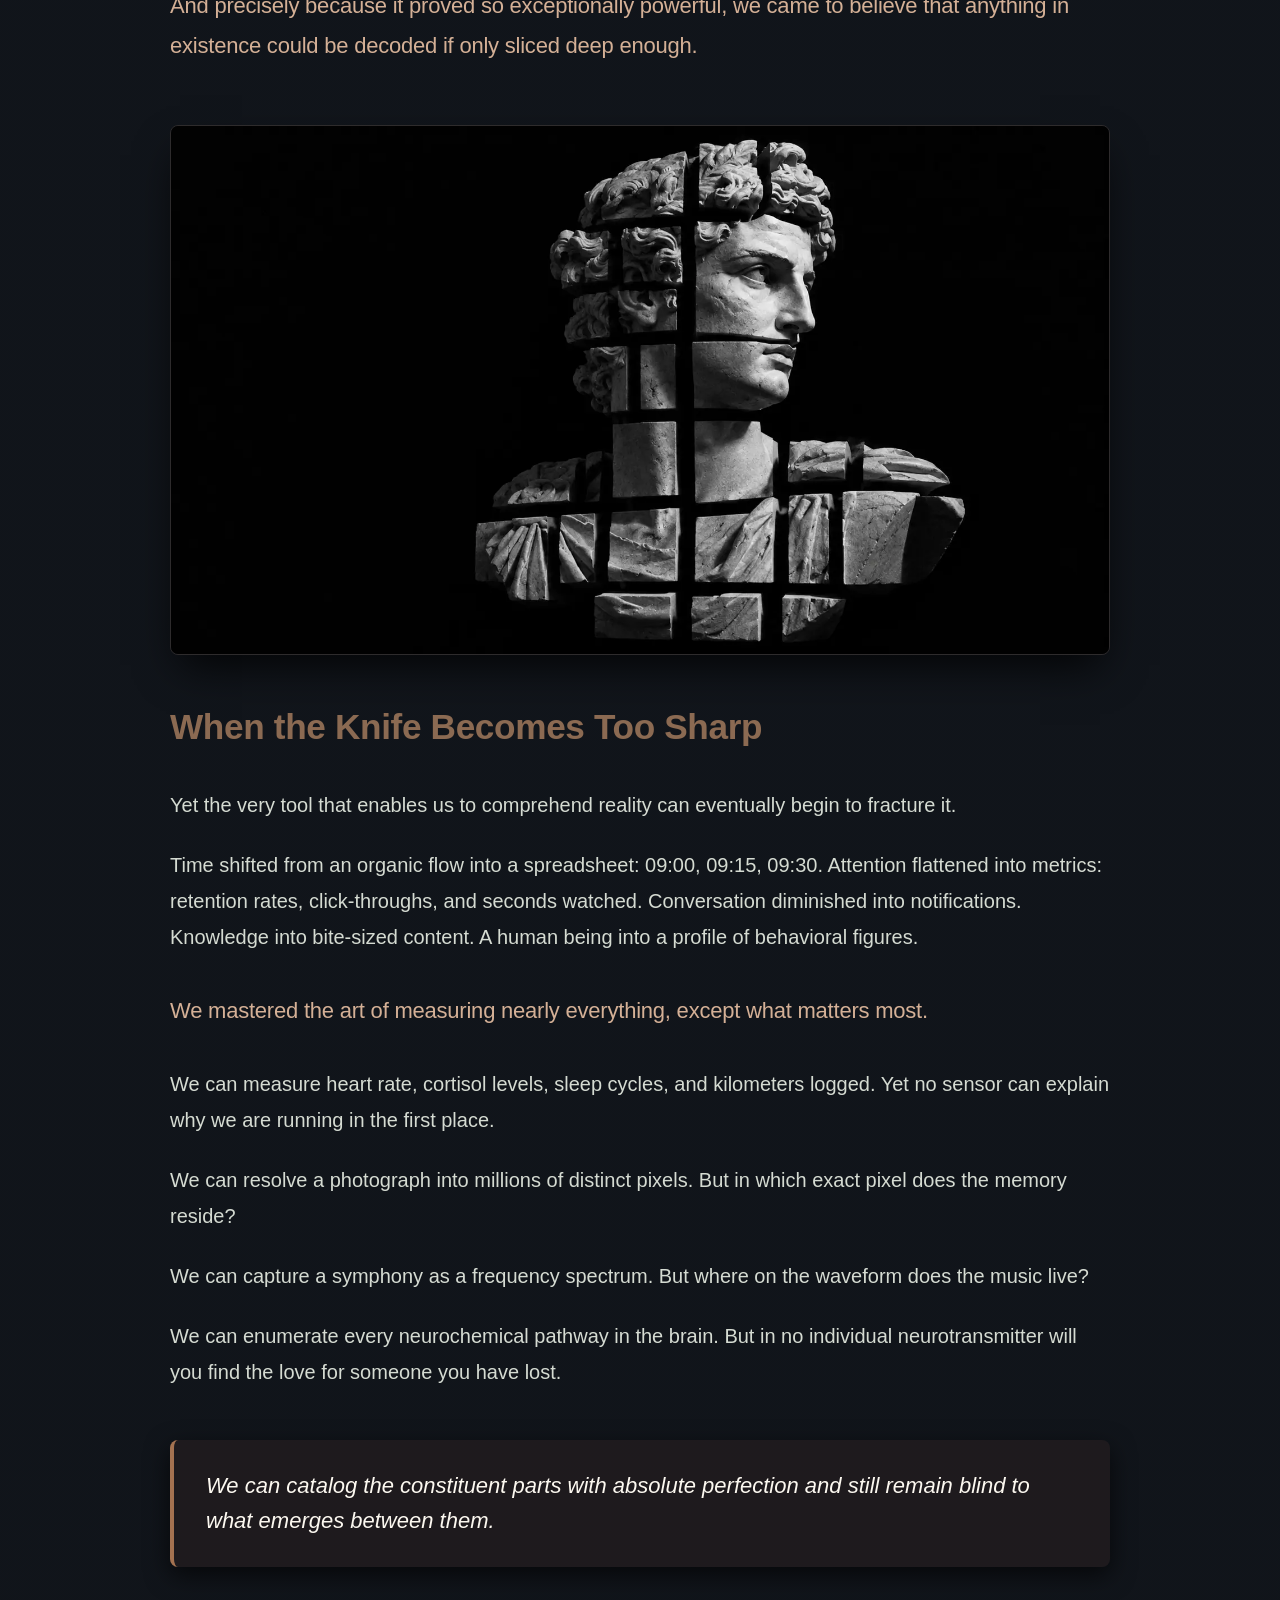
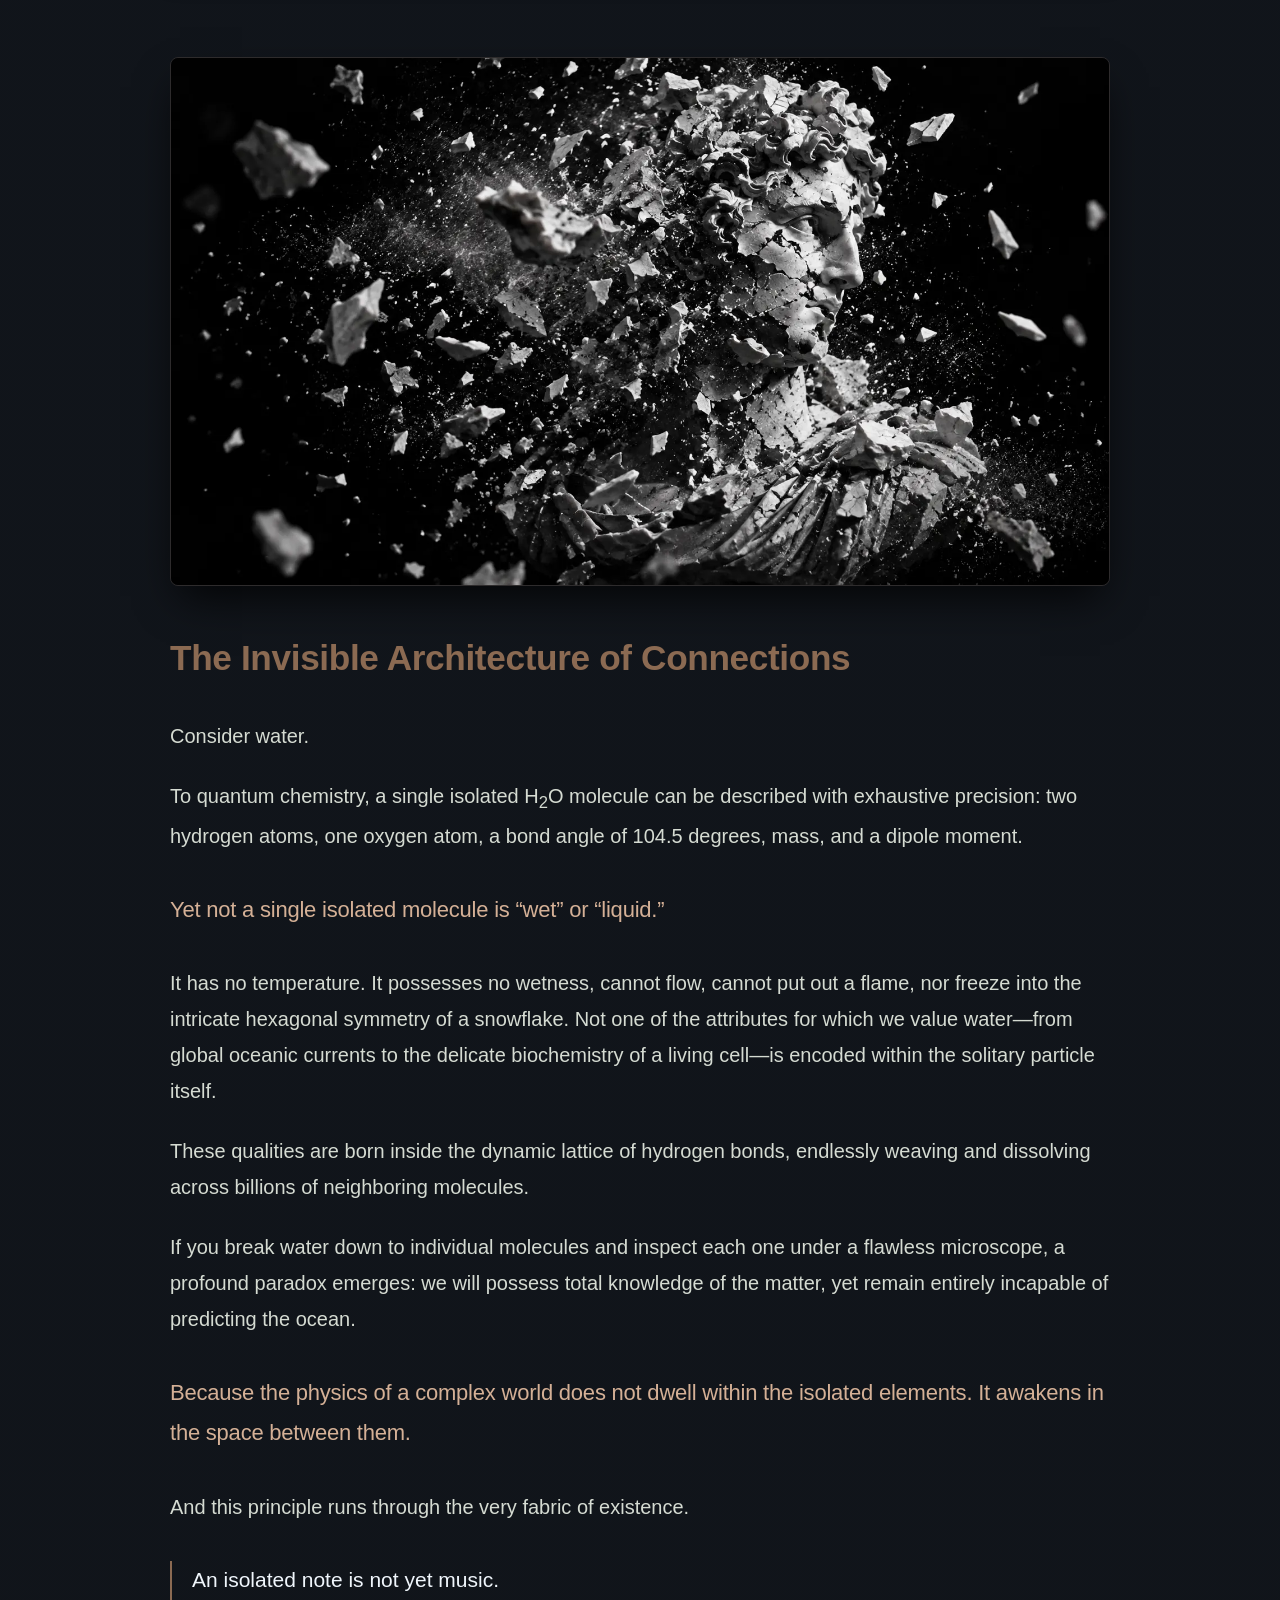
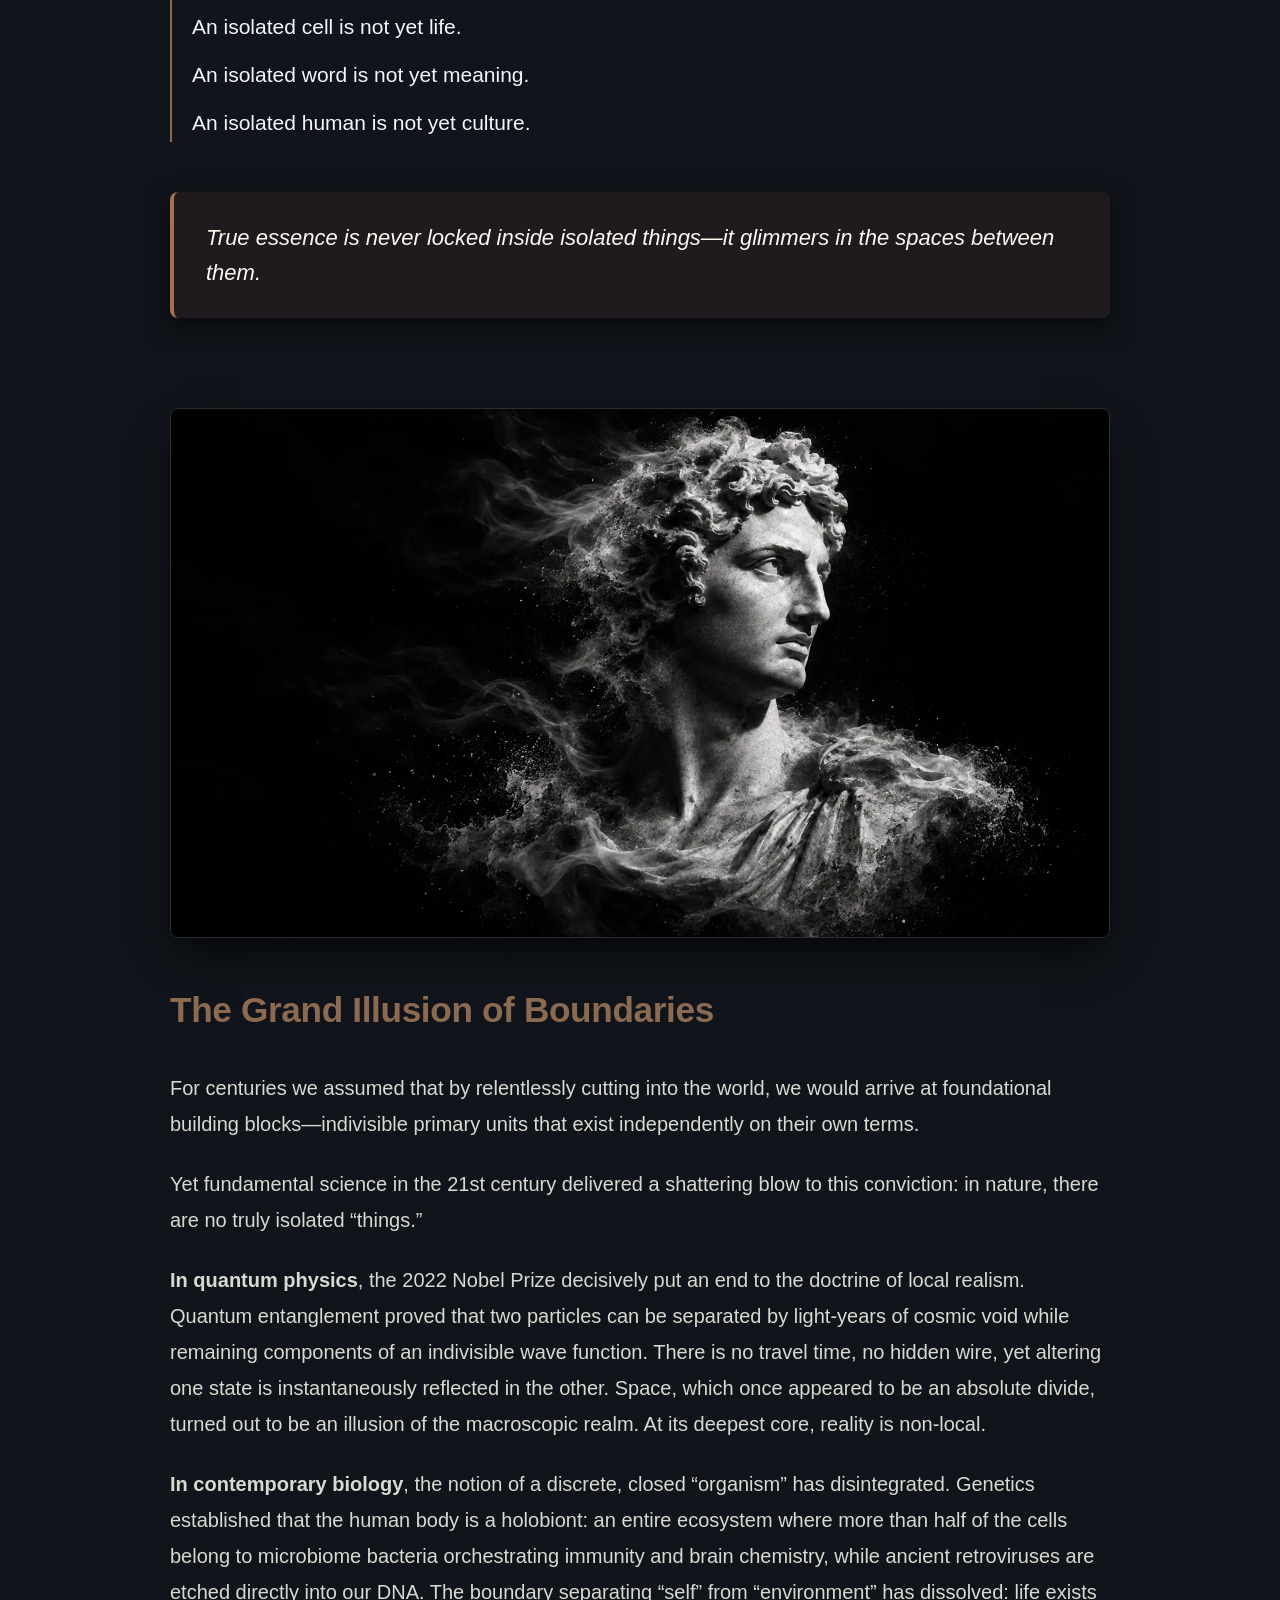
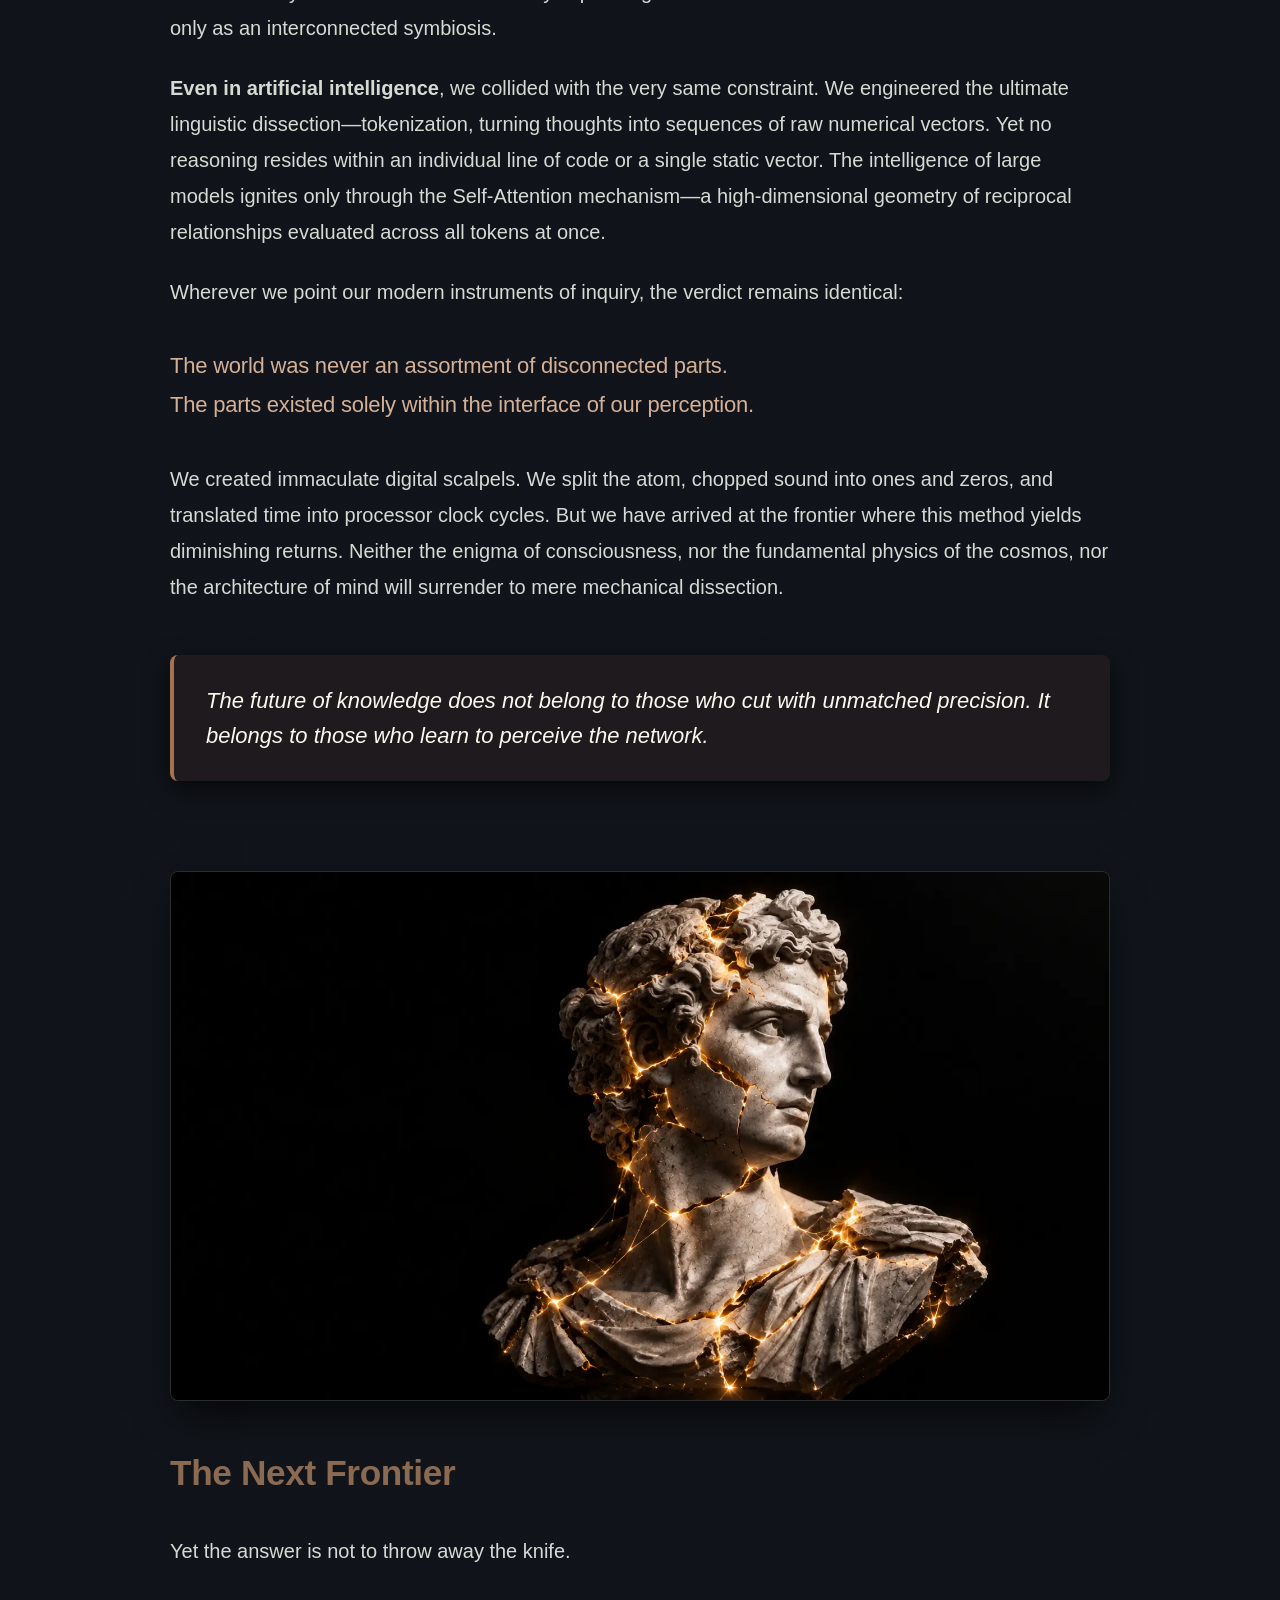
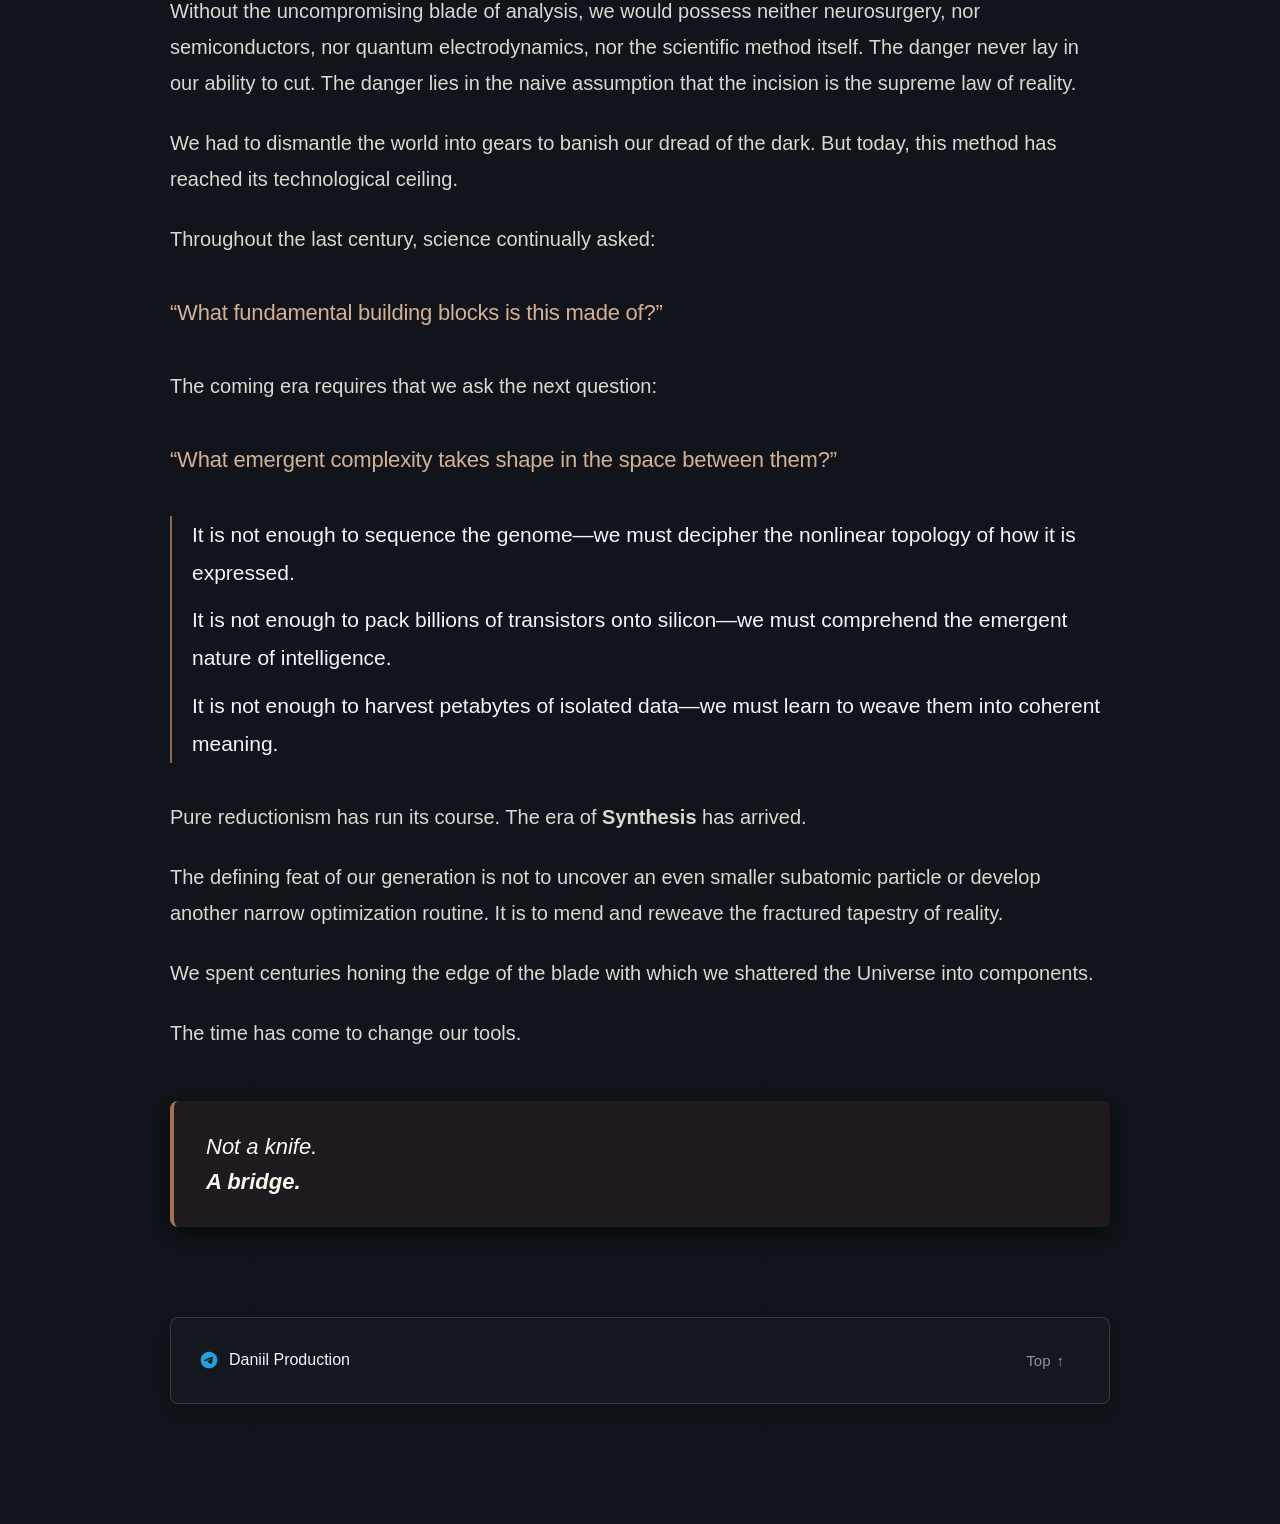
==== commit f598d59d: "Add files via upload" ====
--- a/index.html
+++ b/index.html
@@ -48,10 +48,16 @@
 </head>
 
 <body>
-    <button id="menu-toggle" class="menu-toggle-btn" aria-label="Open table of contents">
-        <span class="menu-icon">☰</span>
-        <span class="menu-text">Chapters</span>
-    </button>
+    <div class="top-controls-left">
+        <button id="menu-toggle" class="menu-toggle-btn" aria-label="Open table of contents">
+            <span class="menu-icon">☰</span>
+            <span class="menu-text">Chapters</span>
+        </button>
+
+        <button id="music-toggle" class="menu-toggle-btn audio-btn" aria-label="Open soundtrack">
+            <span class="menu-icon">🎧</span>
+        </button>
+    </div>
     <div id="sidebar-overlay" class="sidebar-overlay"></div>
     <aside id="sidebar" class="sidebar-card">
         <div class="sidebar-header">
@@ -87,7 +93,50 @@
         </nav>
     </aside>
 
+    <aside id="music-sidebar" class="sidebar-card">
+        <div class="sidebar-header">
+            <span class="sidebar-title">SOUNDTRACK</span>
+            <button id="music-close" class="sidebar-close-btn">&times;</button>
+        </div>
+        <div class="music-list">
+            <div class="music-item active" data-index="0">
+                <div class="music-item-info">
+                    <span class="music-num">1</span>
+                    <div>
+                        <div class="music-name">Ambient Cinematic</div>
+                        <div class="music-author">VelarioMusic</div>
+                    </div>
+                </div>
+                <span class="music-duration">3:23</span>
+            </div>
+            <div class="music-item" data-index="1">
+                <div class="music-item-info">
+                    <span class="music-num">2</span>
+                    <div>
+                        <div class="music-name">Documentary Cinematic</div>
+                        <div class="music-author">leberch</div>
+                    </div>
+                </div>
+                <span class="music-duration">2:38</span>
+            </div>
+        </div>
+        <div class="player-panel">
+            <div class="player-time-row">
+                <span id="player-current-time">0:00</span>
+                <span id="player-total-time">3:23</span>
+            </div>
+            
+            <input type="range" id="player-progress" class="player-slider" min="0" max="100" value="0" step="0.1">
+
+            <div class="player-actions">
+                <button id="player-play-btn" class="player-play-btn" aria-label="Play/Pause">▶</button>
+            </div>
+        </div>
+    </aside>
+
+
     <div id="progress-bar"></div>
+    <audio id="main-audio" preload="none"></audio>
     <div class="top-lang-switch">
         <a href="/ru/" class="lang-btn">RU</a>
         <span class="lang-divider">|</span>
--- a/style.css
+++ b/style.css
@@ -256,10 +256,7 @@
 
 
 .menu-toggle-btn {
-    position: fixed;
-    top: 24px;
-    left: 32px;
-    z-index: 998;
+    position: static;
     display: flex;
     align-items: center;
     gap: 8px;
@@ -401,4 +398,147 @@
     padding: 4px 14px;
     border-radius: 20px;
     box-shadow: 0 4px 12px rgba(0, 0, 0, 0.2);
+}
+
+
+
+.top-controls-left {
+    position: fixed;
+    top: 24px;
+    left: 32px;
+    z-index: 998;
+    display: flex;
+    align-items: center;
+    gap: 10px;
+}
+
+.audio-btn.playing {
+    border-color: #ffae73;
+    color: #ffae73;
+    box-shadow: 0 0 12px rgba(255, 174, 115, 0.4);
+}
+
+
+.music-list {
+    display: flex;
+    flex-direction: column;
+    gap: 8px;
+    margin-bottom: 24px;
+}
+
+.music-item {
+    display: flex;
+    justify-content: space-between;
+    align-items: center;
+    padding: 10px 12px;
+    border-radius: 8px;
+    background: rgba(255, 255, 255, 0.037);
+    border: 1px solid transparent;
+    cursor: pointer;
+    transition: all 0.2s ease;
+}
+
+.music-item:hover {
+    background: rgba(255, 255, 255, 0.066);
+    border-color: rgba(212, 176, 150, 0.223);
+}
+
+.music-item.active {
+    background: rgba(255, 174, 115, 0.08);
+    border-color: rgba(255, 174, 115, 0.35);
+}
+
+.music-item-info {
+    display: flex;
+    align-items: center;
+    gap: 12px;
+}
+
+.music-num {
+    font-size: 13px;
+    font-weight: 600;
+    color: #8b6a52;
+}
+
+.music-item.active .music-num {
+    color: #ffae73;
+}
+
+.music-name {
+    font-size: 14px;
+    color: #f4f9ff;
+    font-weight: 500;
+}
+
+.music-author {
+    font-size: 11px;
+    color: #8e98a3;
+}
+
+.music-duration {
+    font-size: 12px;
+    color: #8e98a3;
+    font-variant-numeric: tabular-nums;
+}
+
+.player-panel {
+    padding-top: 16px;
+    border-top: 1px solid rgba(255, 255, 255, 0.09);
+}
+
+.player-time-row {
+    display: flex;
+    justify-content: space-between;
+    font-size: 11px;
+    color: #8e98a3;
+    margin-bottom: 6px;
+    font-variant-numeric: tabular-nums;
+}
+
+.player-slider {
+    width: 100%;
+    height: 4px;
+    appearance: none;
+    -webkit-appearance: none;
+    background: rgba(255, 255, 255, 0.136);
+    border-radius: 2px;
+    outline: none;
+    cursor: pointer;
+    margin-bottom: 16px;
+    accent-color: #ffae73;
+}
+
+.player-slider::-webkit-slider-thumb {
+    -webkit-appearance: none;
+    width: 12px;
+    height: 12px;
+    border-radius: 50%;
+    background: #ffae73;
+    cursor: pointer;
+}
+
+.player-actions {
+    display: flex;
+    justify-content: center;
+}
+
+.player-play-btn {
+    width: 44px;
+    height: 44px;
+    border-radius: 50%;
+    background: rgba(255, 173, 115, 0.095);
+    border: 1px solid #ffae73;
+    color: #ffae73;
+    font-size: 16px;
+    cursor: pointer;
+    display: flex;
+    align-items: center;
+    justify-content: center;
+    transition: all 0.2s ease;
+}
+
+.player-play-btn:hover {
+    background: #ffae73;
+    color: #0e1218;
+    transform: scale(1.05);
 }
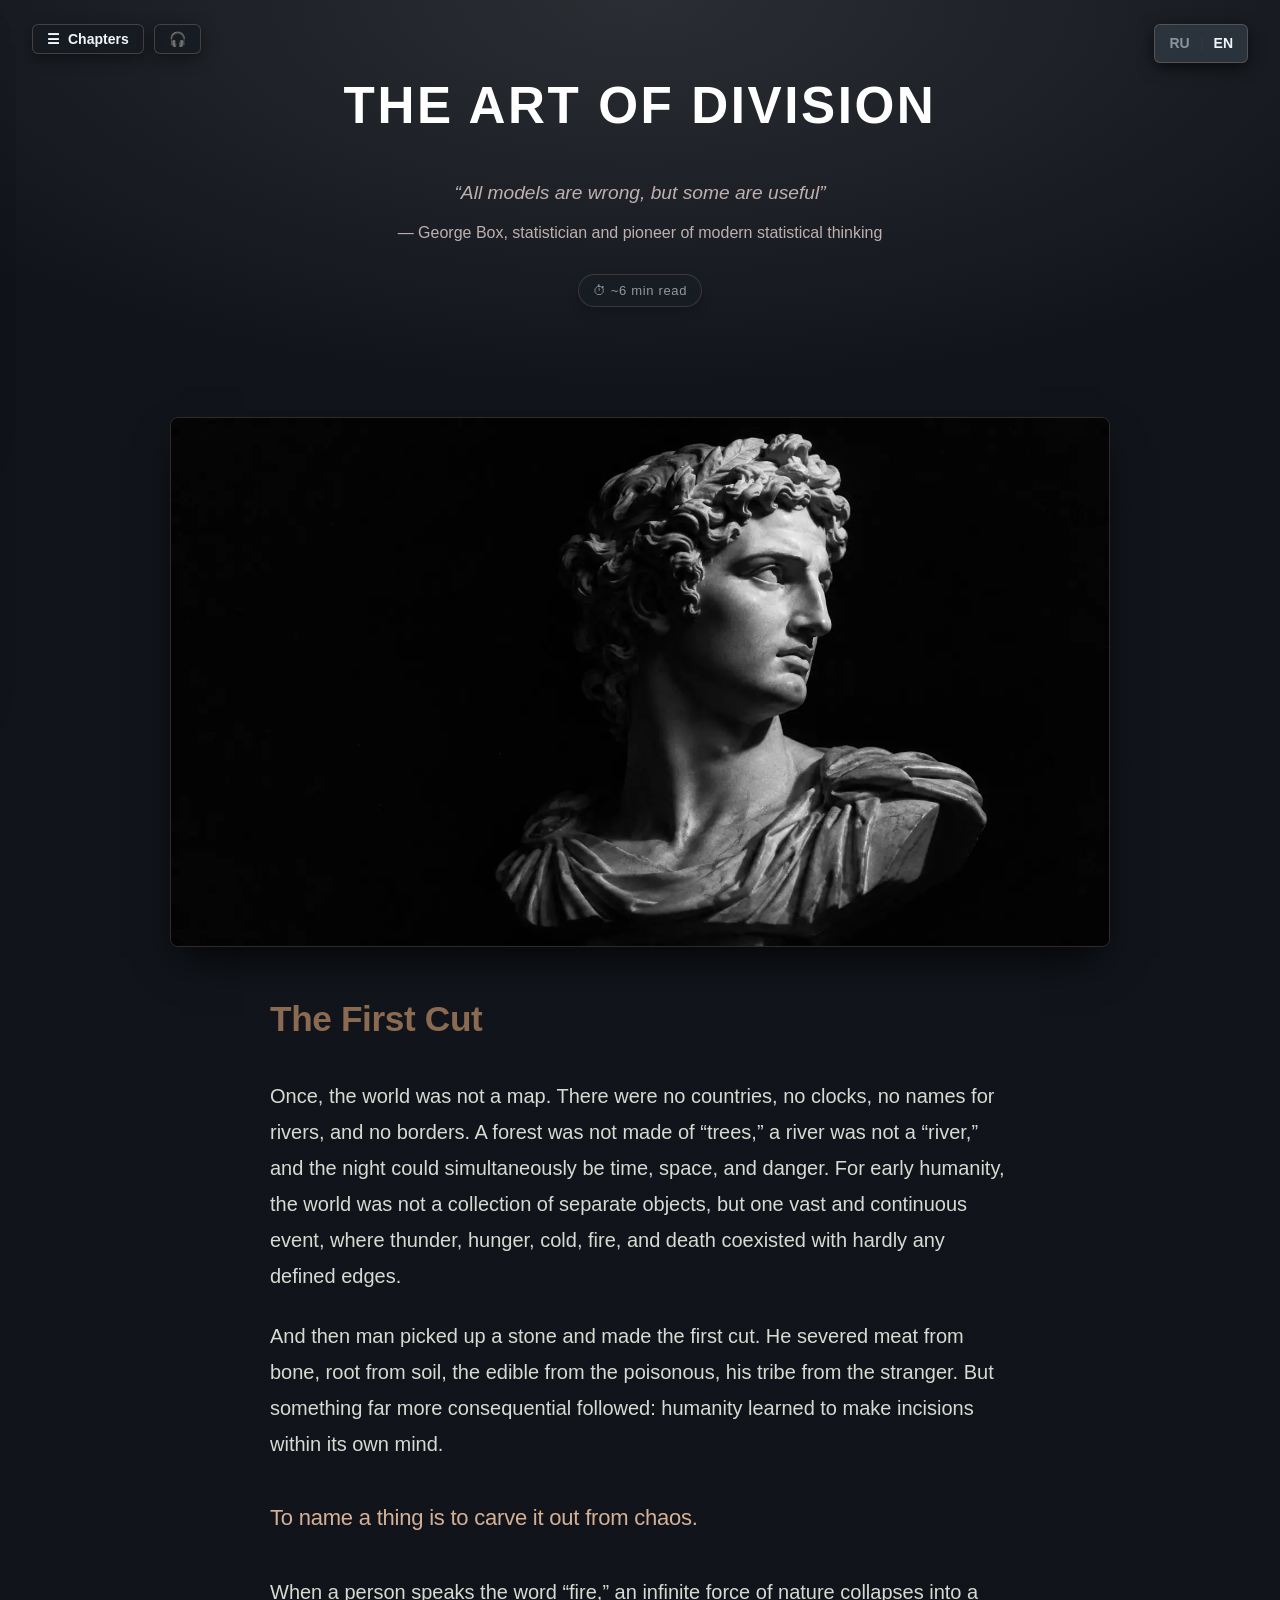
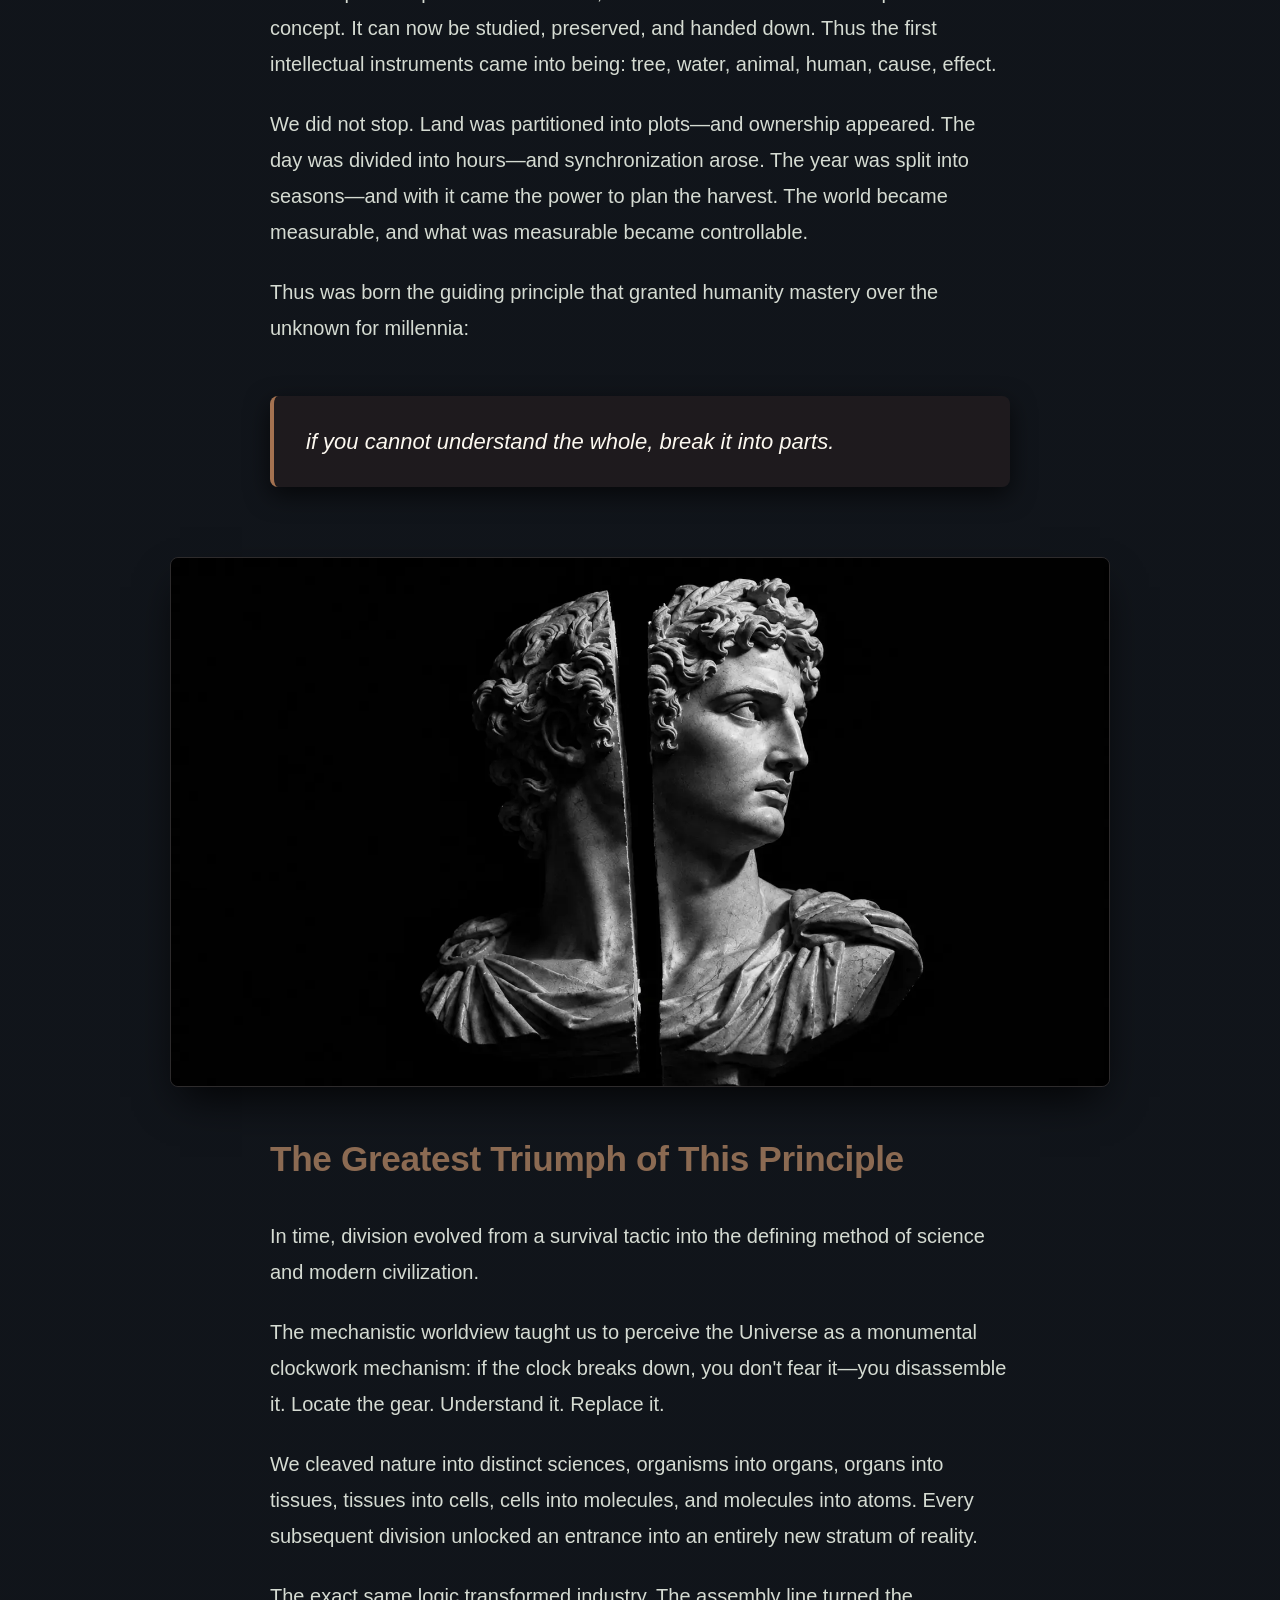
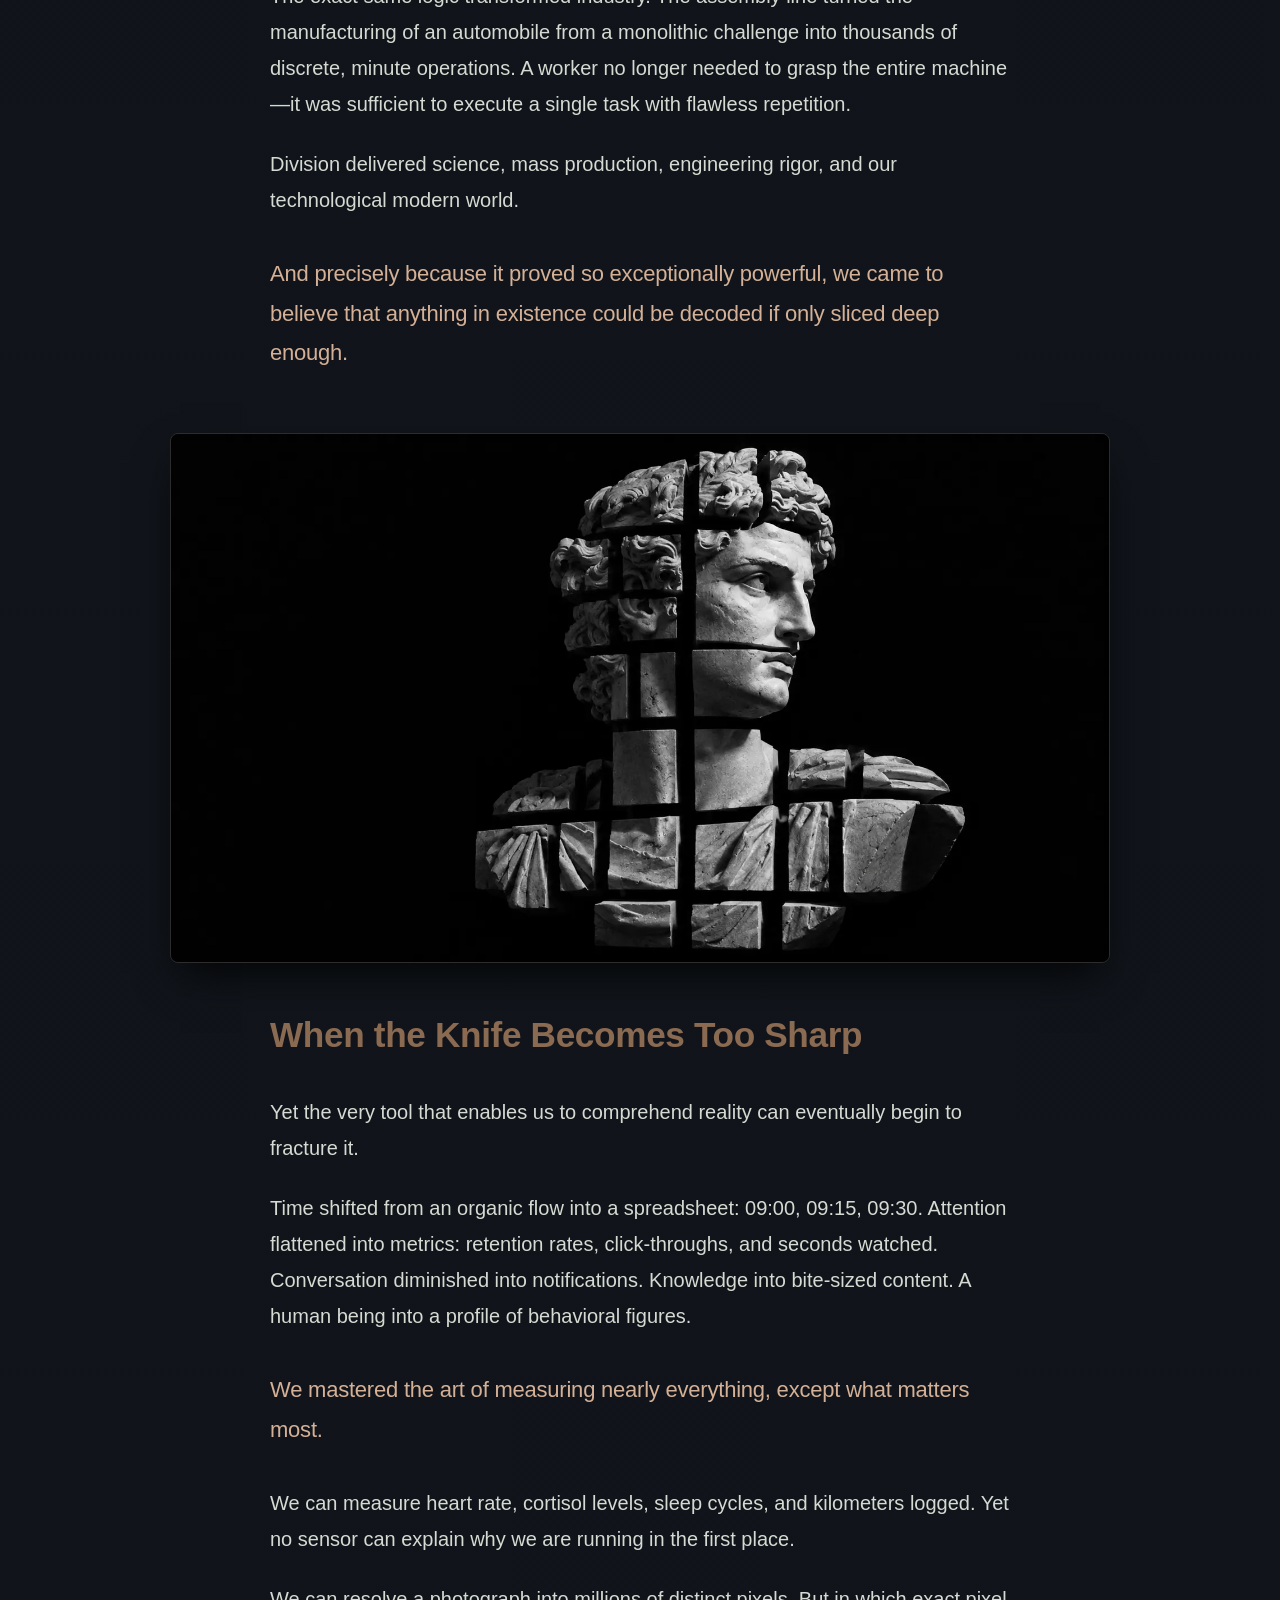
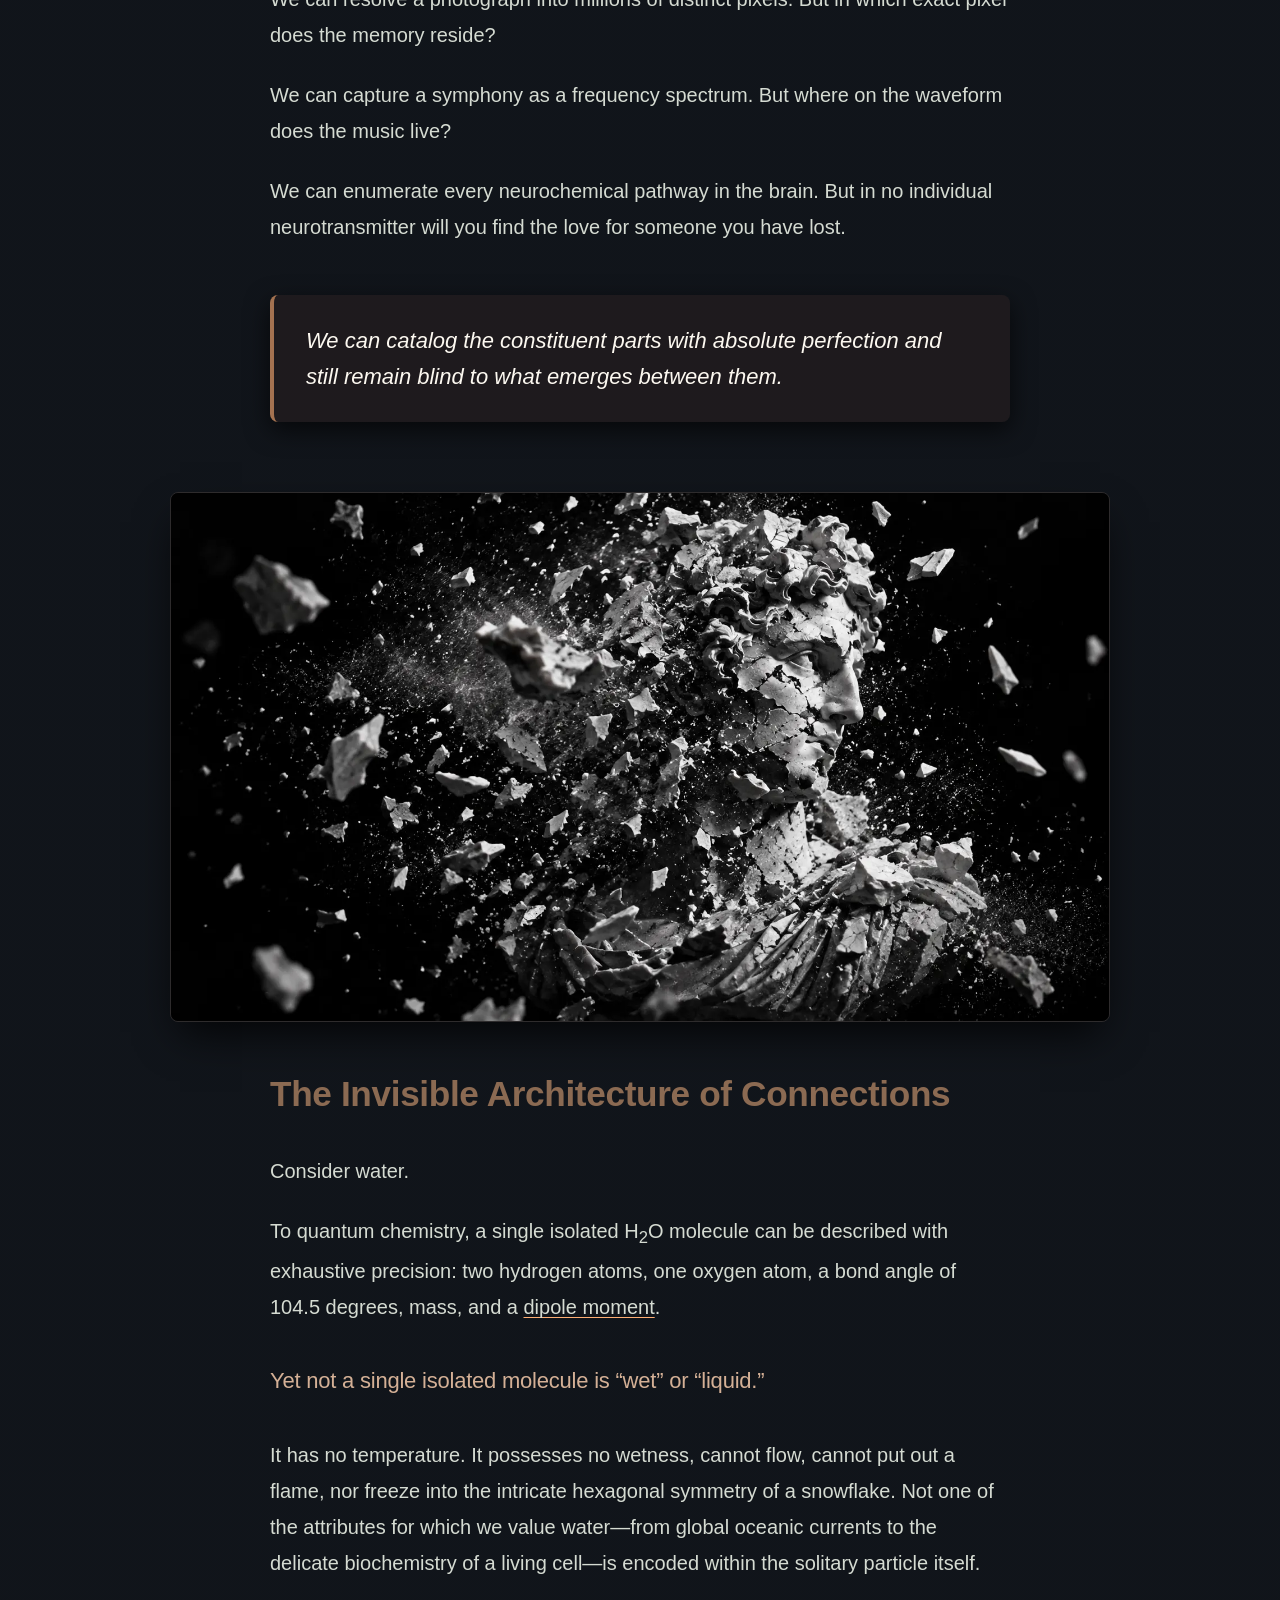
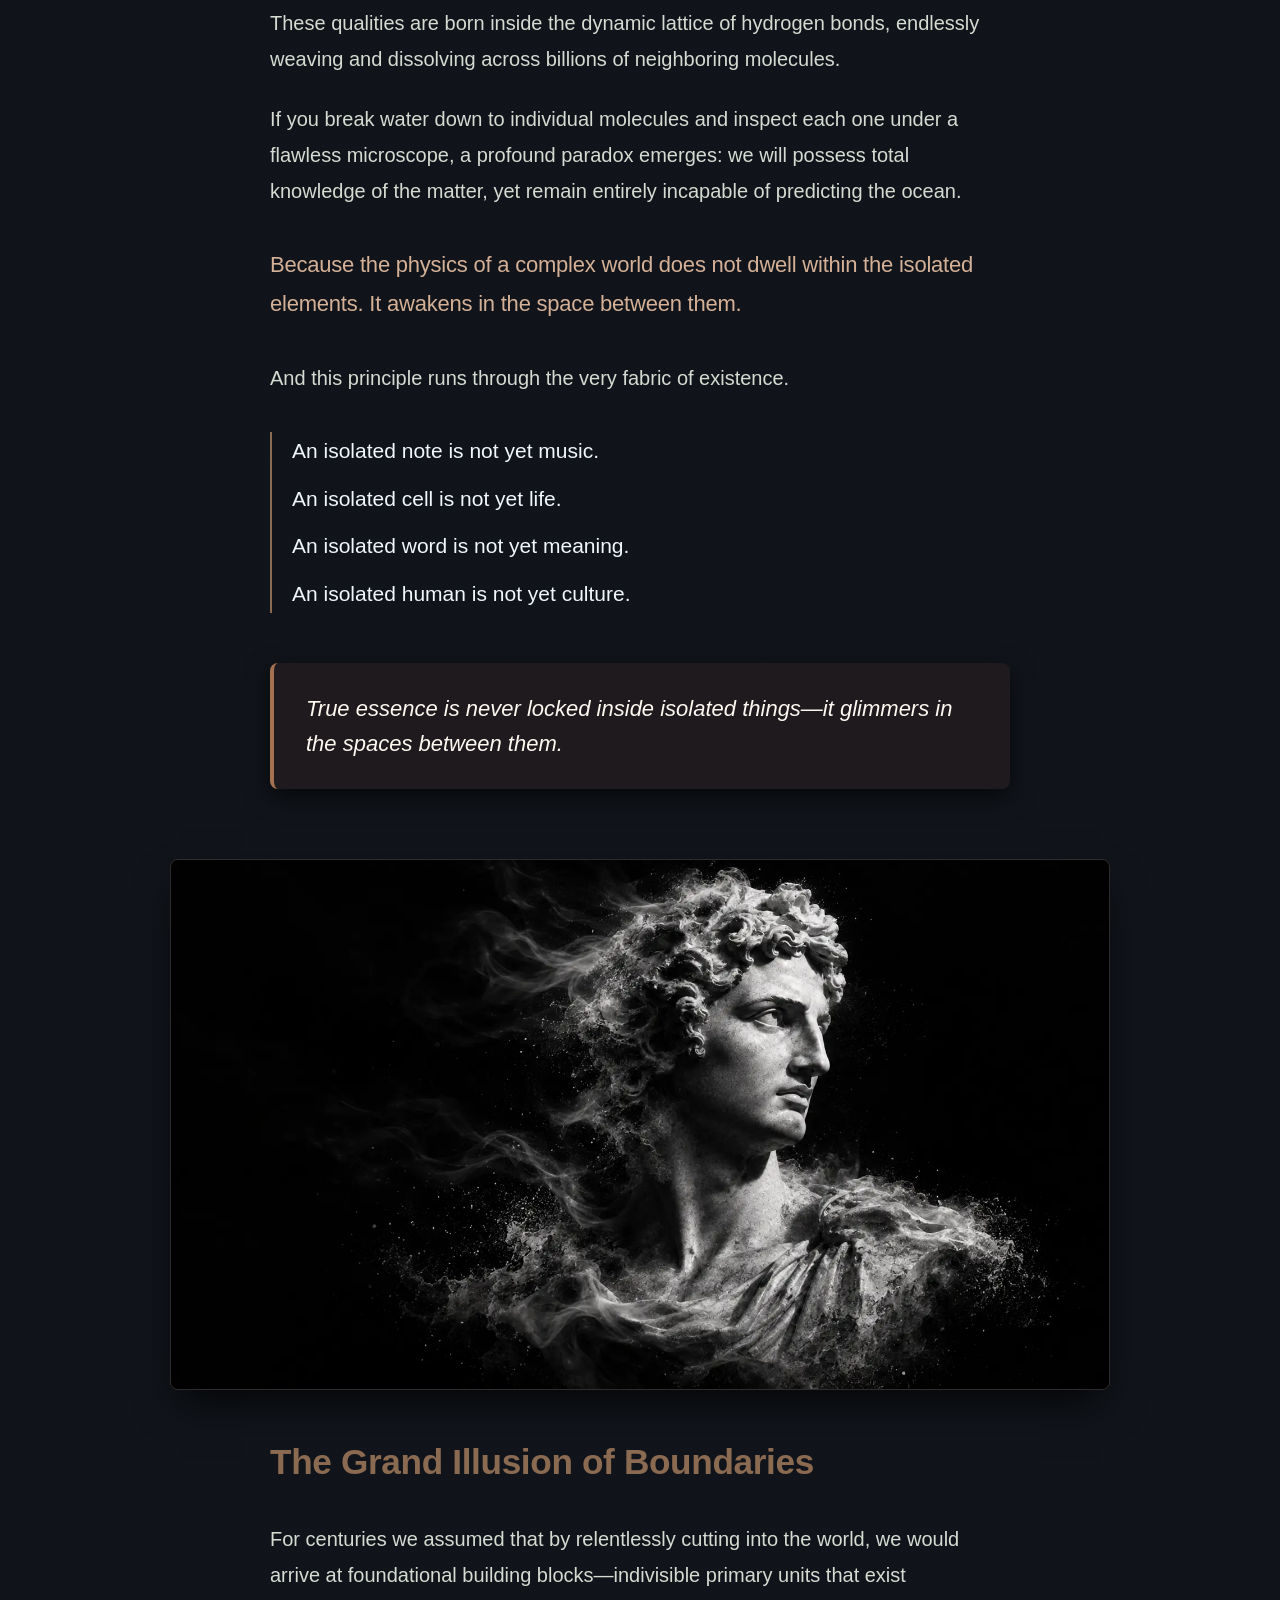
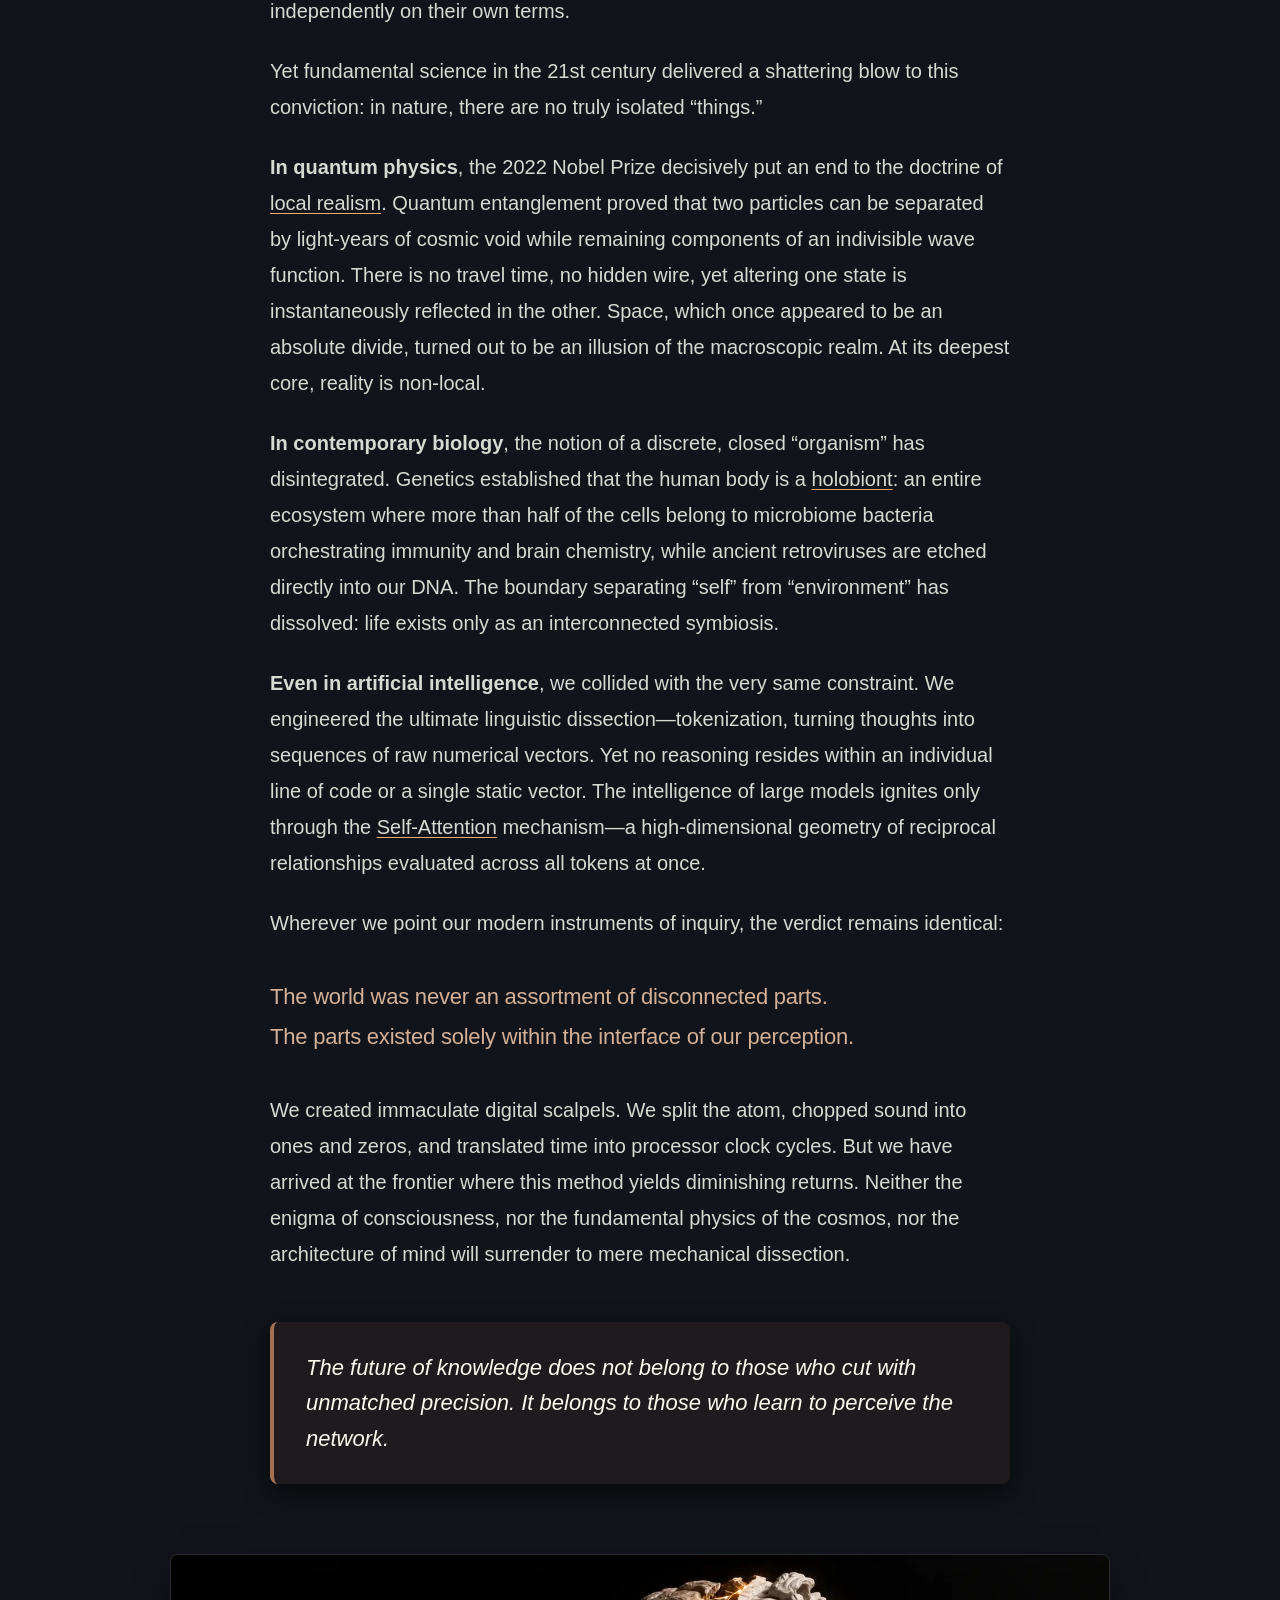
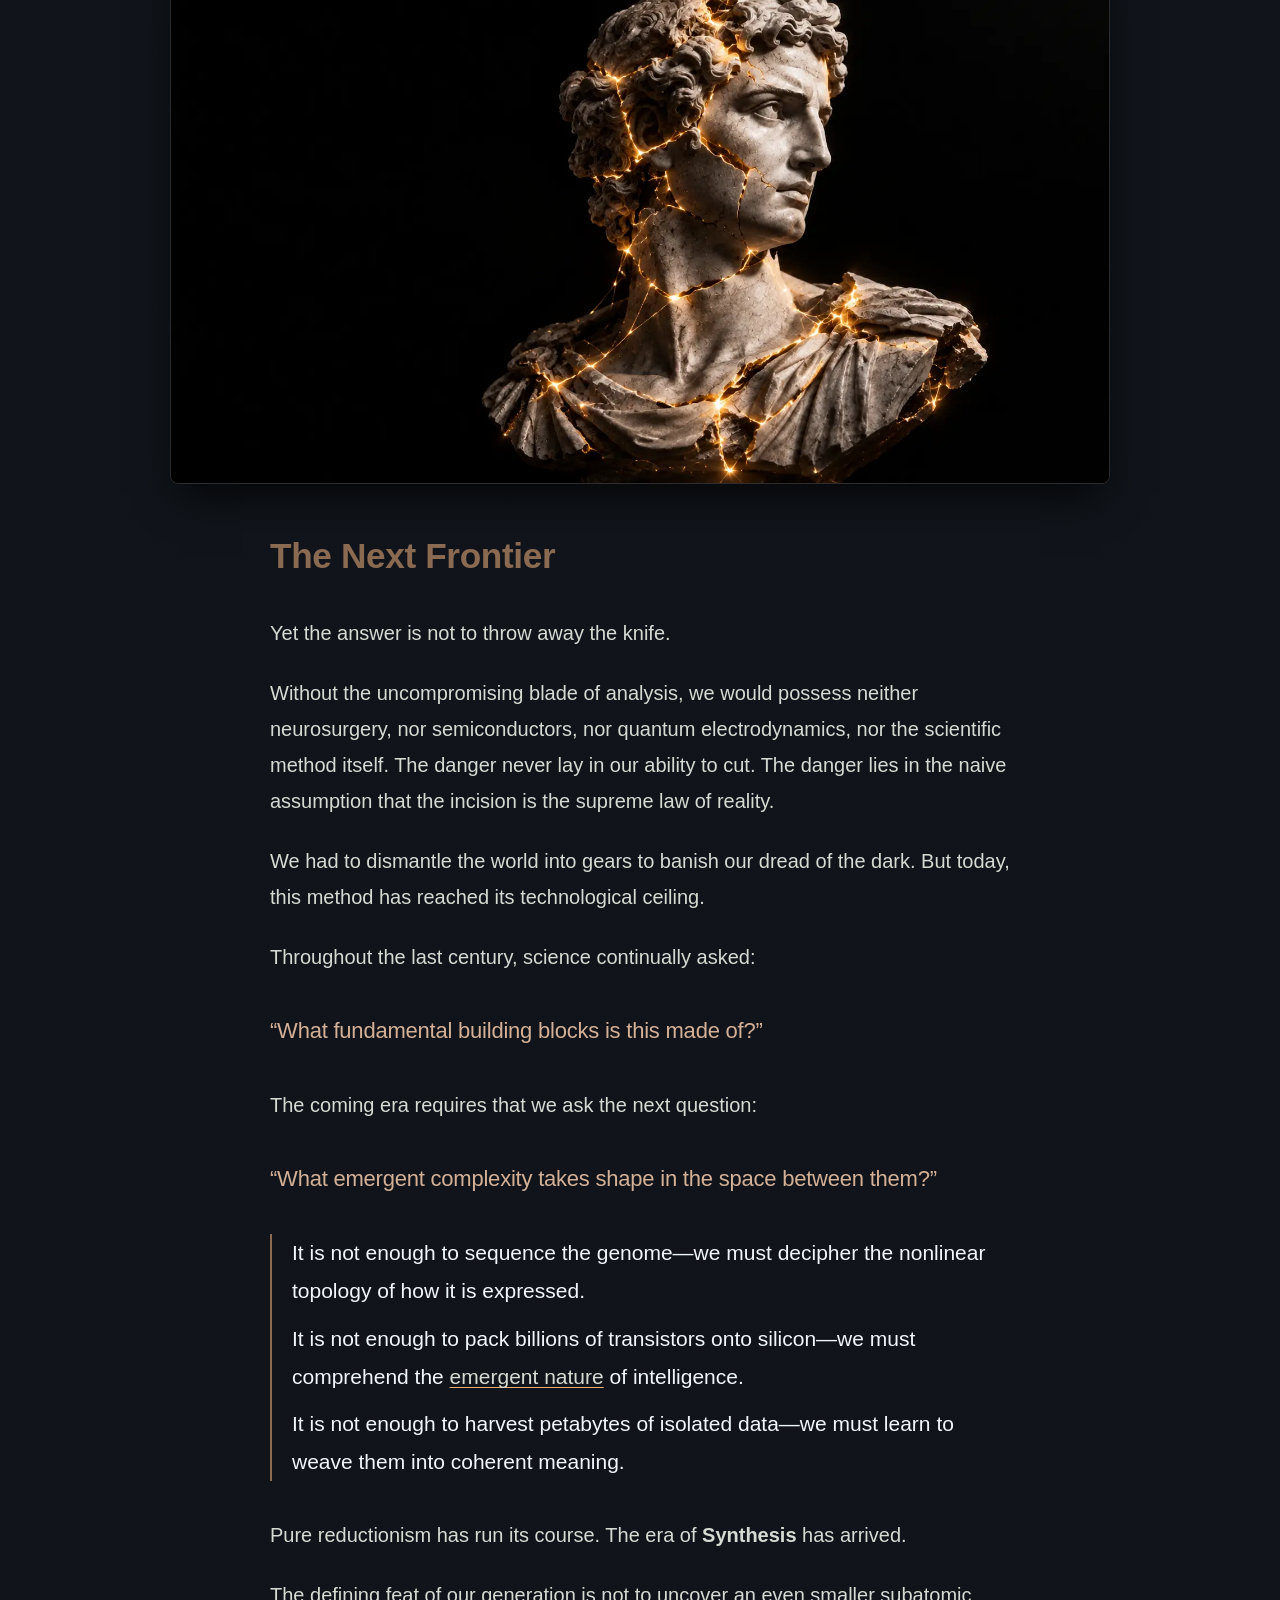
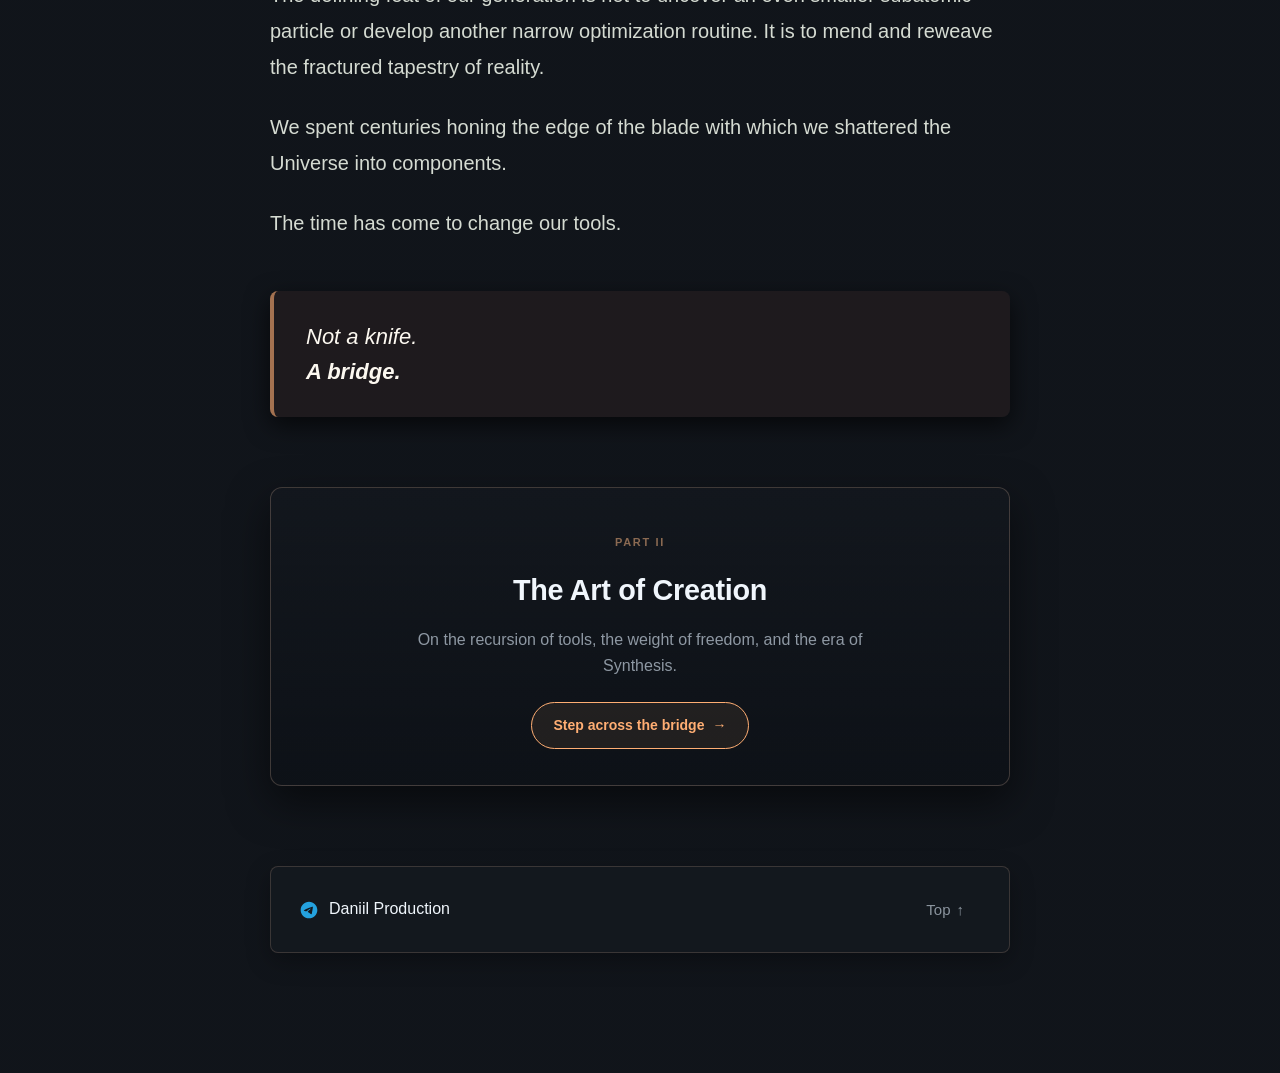
==== commit bf1f0b9b: "Add files via upload" ====
--- a/index.html
+++ b/index.html
@@ -91,6 +91,13 @@
                 <span class="ch-name">The Next Frontier</span>
             </a>
         </nav>
+
+        <div class="sidebar-series">
+            <span class="series-label">ESSAY SERIES</span>
+            <a href="https://division.daniilproduction.com/" class="series-link active">I. The Art of Division</a>
+            <a href="https://creation.daniilproduction.com/" class="series-link">II. The Art of Creation</a>
+        </div>
+
     </aside>
 
     <aside id="music-sidebar" class="sidebar-card">
@@ -198,7 +205,7 @@
             <img src="/img/4.webp" alt="The Invisible Architecture of Connections" class="chapter-img">
             <h2>The Invisible Architecture of Connections</h2>
             <p>Consider water.</p>
-            <p>To quantum chemistry, a single isolated H<sub>2</sub>O molecule can be described with exhaustive precision: two hydrogen atoms, one oxygen atom, a bond angle of 104.5 degrees, mass, and a dipole moment.</p>
+            <p>To quantum chemistry, a single isolated H<sub>2</sub>O molecule can be described with exhaustive precision: two hydrogen atoms, one oxygen atom, a bond angle of 104.5 degrees, mass, and a <span class="term" data-definition="Dipole moment — the electric charge asymmetry in a molecule (positive at one end, negative at the other), which enables water molecules to attract one another.">dipole moment</span>.</p>
             <p class="highlight">Yet not a single isolated molecule is “wet” or “liquid.”</p>
             <p>It has no temperature. It possesses no wetness, cannot flow, cannot put out a flame, nor freeze into the intricate hexagonal symmetry of a snowflake. Not one of the attributes for which we value water—from global oceanic currents to the delicate biochemistry of a living cell—is encoded within the solitary particle itself.</p>
             <p>These qualities are born inside the dynamic lattice of hydrogen bonds, endlessly weaving and dissolving across billions of neighboring molecules.</p>
@@ -221,9 +228,9 @@
             <h2>The Grand Illusion of Boundaries</h2>
             <p>For centuries we assumed that by relentlessly cutting into the world, we would arrive at foundational building blocks—indivisible primary units that exist independently on their own terms.</p>
             <p>Yet fundamental science in the 21st century delivered a shattering blow to this conviction: in nature, there are no truly isolated “things.”</p>
-            <p><strong>In quantum physics</strong>, the 2022 Nobel Prize decisively put an end to the doctrine of local realism. Quantum entanglement proved that two particles can be separated by light-years of cosmic void while remaining components of an indivisible wave function. There is no travel time, no hidden wire, yet altering one state is instantaneously reflected in the other. Space, which once appeared to be an absolute divide, turned out to be an illusion of the macroscopic realm. At its deepest core, reality is non-local.</p>
-            <p><strong>In contemporary biology</strong>, the notion of a discrete, closed “organism” has disintegrated. Genetics established that the human body is a holobiont: an entire ecosystem where more than half of the cells belong to microbiome bacteria orchestrating immunity and brain chemistry, while ancient retroviruses are etched directly into our DNA. The boundary separating “self” from “environment” has dissolved: life exists only as an interconnected symbiosis.</p>
-            <p><strong>Even in artificial intelligence</strong>, we collided with the very same constraint. We engineered the ultimate linguistic dissection—tokenization, turning thoughts into sequences of raw numerical vectors. Yet no reasoning resides within an individual line of code or a single static vector. The intelligence of large models ignites only through the Self-Attention mechanism—a high-dimensional geometry of reciprocal relationships evaluated across all tokens at once.</p>
+            <p><strong>In quantum physics</strong>, the 2022 Nobel Prize decisively put an end to the doctrine of <span class="term" data-definition="The classical premise that objects possess definite properties independent of observation and influence each other only at or below light speed. Disproven by quantum entanglement.">local realism</span>. Quantum entanglement proved that two particles can be separated by light-years of cosmic void while remaining components of an indivisible wave function. There is no travel time, no hidden wire, yet altering one state is instantaneously reflected in the other. Space, which once appeared to be an absolute divide, turned out to be an illusion of the macroscopic realm. At its deepest core, reality is non-local.</p>
+            <p><strong>In contemporary biology</strong>, the notion of a discrete, closed “organism” has disintegrated. Genetics established that the human body is a <span class="term" data-definition="Holobiont — an integrated symbiotic superorganism comprised of a host and the trillions of cohabiting microbes vital to its immunity, metabolism, and neural health.">holobiont</span>: an entire ecosystem where more than half of the cells belong to microbiome bacteria orchestrating immunity and brain chemistry, while ancient retroviruses are etched directly into our DNA. The boundary separating “self” from “environment” has dissolved: life exists only as an interconnected symbiosis.</p>
+            <p><strong>Even in artificial intelligence</strong>, we collided with the very same constraint. We engineered the ultimate linguistic dissection—tokenization, turning thoughts into sequences of raw numerical vectors. Yet no reasoning resides within an individual line of code or a single static vector. The intelligence of large models ignites only through the <span class="term" data-definition="Self-Attention — a foundational transformer mechanism that calculates the contextual relationship between every word and all other words in a sequence simultaneously.">Self-Attention</span> mechanism—a high-dimensional geometry of reciprocal relationships evaluated across all tokens at once.</p>
             <p>Wherever we point our modern instruments of inquiry, the verdict remains identical:</p>
             <p class="highlight">The world was never an assortment of disconnected parts.<br>The parts existed solely within the interface of our perception.</p>
             <p>We created immaculate digital scalpels. We split the atom, chopped sound into ones and zeros, and translated time into processor clock cycles. But we have arrived at the frontier where this method yields diminishing returns. Neither the enigma of consciousness, nor the fundamental physics of the cosmos, nor the architecture of mind will surrender to mere mechanical dissection.</p>
@@ -244,7 +251,7 @@
             <p class="highlight">“What emergent complexity takes shape in the space between them?”</p>
             <div class="rhythm-block">
                 <p>It is not enough to sequence the genome—we must decipher the nonlinear topology of how it is expressed.</p>
-                <p>It is not enough to pack billions of transistors onto silicon—we must comprehend the emergent nature of intelligence.</p>
+                <p>It is not enough to pack billions of transistors onto silicon—we must comprehend the <span class="term" data-definition="Emergence — the spontaneous arising of novel macro-properties in a complex system (such as wetness in water or consciousness in the brain) that do not exist within any isolated component.">emergent nature</span> of intelligence.</p>
                 <p>It is not enough to harvest petabytes of isolated data—we must learn to weave them into coherent meaning.</p>
             </div>
             <p>Pure reductionism has run its course. The era of <strong>Synthesis</strong> has arrived.</p>
@@ -255,6 +262,16 @@
                 <p>Not a knife.<br><strong>A bridge.</strong></p>
             </blockquote>
         </section>
+
+        <div class="next-essay-card">
+            <span class="next-essay-label">PART II</span>
+            <h3 class="next-essay-title">The Art of Creation</h3>
+            <p class="next-essay-desc">On the recursion of tools, the weight of freedom, and the era of Synthesis.</p>
+            <a href="https://creation.daniilproduction.com/" class="next-essay-btn">
+                <span>Step across the bridge</span>
+                <span class="arrow">→</span>
+            </a>
+        </div>
 
         <footer class="site-footer">
             <a href="https://t.me/DaniilProduction" target="_blank" rel="noopener noreferrer" class="footer-tg">
--- a/style.css
+++ b/style.css
@@ -6,6 +6,16 @@
     margin: 0;
     padding: 0;
     box-sizing: border-box;
+}
+
+::selection {
+    background-color: rgba(255, 174, 115, 0.28);
+    color: #ffffff;
+}
+
+::-moz-selection {
+    background-color: rgba(255, 174, 115, 0.28);
+    color: #ffffff;
 }
 
 body {
@@ -28,7 +38,7 @@
     align-items: center;
     gap: 10px;
     background-color: rgb(51 60 71 / 70%); 
-    border: 1px solid #8e3e3e;
+    border: 1px solid rgba(212, 176, 150, 0.25);
     padding: 6px 14px;
     border-radius: 6px;
     font-size: 14px;
@@ -55,9 +65,6 @@
     color: #30363d;
     user-select: none;
 }
-
-
-
 
 header {
     text-align: center;
@@ -74,7 +81,6 @@
     text-transform: uppercase;
 }
 
-
 .epigraph {
     max-width: 600px;
     margin: 0 auto;
@@ -93,8 +99,6 @@
     font-style: normal;
     color: #bfb0b0;
 }
-
-
 
 .container {
     max-width: 1000px;
@@ -117,6 +121,9 @@
     color: #8b6a52;
     margin-bottom: 28px;
     letter-spacing: -0.01em;
+    max-width: 740px;
+    margin-left: auto;
+    margin-right: auto;
 }
 
 .chapter p {
@@ -124,23 +131,26 @@
     line-height: 1.8;
     color: #d5dbd2;
     margin-bottom: 24px;
+    max-width: 740px;
+    margin-left: auto;
+    margin-right: auto;
 }
 
 .chapter p.highlight {
     color: #d4b096;
     font-size: 22px;
     font-weight: 500;
-    margin: 36px 0;
+    margin: 36px auto;
     letter-spacing: -0.01em;
 }
 
 .chapter blockquote.manifesto {
-    margin: 50px 0 90px;
+    max-width: 740px;
+    margin: 50px auto 70px;
     padding: 28px 32px;
     background-color: rgb(50 35 35 / 43%);
     border-left: 4px solid #ffae7399;
     border-radius: 8px;
-    
     box-shadow: 0 8px 24px rgb(0 0 0 / 64%);
 }
 
@@ -151,7 +161,6 @@
     font-style: italic;
     margin-bottom: 0;
 }
-
 
 #progress-bar {
     position: fixed;
@@ -165,10 +174,9 @@
     transition: width 0.05s ease-out;
 }
 
-
-
 .rhythm-block {
-    margin: 36px 0;
+    max-width: 740px;
+    margin: 36px auto;
     padding-left: 20px;
     border-left: 2px solid #8b6a52;
 }
@@ -183,14 +191,12 @@
     margin-bottom: 0;
 }
 
-
-
-
 .site-footer {
+    max-width: 740px;
+    margin: 80px auto 0;
     display: flex;
     justify-content: space-between;
     align-items: center;
-    margin-top: 80px;
     padding: 20px 28px;
     background-color: rgba(22, 27, 34, 0.6);
     border: 1px solid rgba(212, 176, 150, 0.2);
@@ -248,12 +254,6 @@
 .back-to-top:hover .arrow {
     transform: translateY(-2px);
 }
-
-
-
-
-
-
 
 .menu-toggle-btn {
     position: static;
@@ -295,7 +295,6 @@
     pointer-events: auto;
 }
 
-
 .sidebar-card {
     position: fixed;
     top: 20px;
@@ -303,7 +302,6 @@
     width: 320px;
     max-height: calc(100vh - 40px);
     z-index: 1001;
-    
     background-color: rgba(13, 17, 23, 0.94);
     border: 1px solid rgba(212, 176, 150, 0.25);
     border-radius: 12px;
@@ -349,7 +347,6 @@
     color: #f0f6fc;
 }
 
-
 .sidebar-nav {
     display: flex;
     flex-direction: column;
@@ -384,8 +381,6 @@
 .sidebar-link:hover .ch-num {
     color: #ffae73;
 }
-
-
 
 .reading-meta {
     margin-top: 26px;
@@ -400,8 +395,6 @@
     box-shadow: 0 4px 12px rgba(0, 0, 0, 0.2);
 }
 
-
-
 .top-controls-left {
     position: fixed;
     top: 24px;
@@ -417,7 +410,6 @@
     color: #ffae73;
     box-shadow: 0 0 12px rgba(255, 174, 115, 0.4);
 }
-
 
 .music-list {
     display: flex;
@@ -541,4 +533,265 @@
     background: #ffae73;
     color: #0e1218;
     transform: scale(1.05);
+}
+
+@media (max-width: 640px) {
+    header h1 {
+        font-size: 2.2rem;
+    }
+    .chapter h2 {
+        font-size: 1.8rem;
+    }
+    .chapter p {
+        font-size: 18px;
+    }
+    .chapter p.highlight {
+        font-size: 20px;
+    }
+    .container {
+        padding: 0 20px;
+    }
+    .top-controls-left {
+        left: 16px;
+        top: 16px;
+    }
+    .top-lang-switch {
+        right: 16px;
+        top: 16px;
+    }
+}
+
+
+.term {
+    position: relative;
+    color: #d5dbd2;
+    cursor: help;
+    text-decoration: underline solid #ffae73 1px;
+    text-underline-offset: 3px;
+    text-decoration-skip-ink: none;
+    transition: color 0.2s ease;
+}
+
+.term:hover,
+.term.active {
+    color: #ffae73;
+}
+
+.term-tooltip {
+    position: absolute;
+    bottom: calc(100% + 12px);
+    left: 50%;
+    transform: translateX(-50%) translateY(4px);
+    width: 280px;
+    padding: 12px 16px;
+    background: rgba(13, 17, 23, 0.95);
+    border: 2px solid rgba(212, 176, 150, 0.588);
+    border-radius: 8px;
+    box-shadow: 0 12px 30px rgba(0, 0, 0, 0.8);
+    backdrop-filter: blur(10px);
+    color: #e3e8e0;
+    font-size: 13px;
+    font-weight: 400;
+    line-height: 1.5;
+    letter-spacing: 0;
+    text-align: left;
+    pointer-events: none;
+    opacity: 0;
+    visibility: hidden;
+    transition: all 0.2s cubic-bezier(0.16, 1, 0.3, 1);
+    z-index: 1000;
+}
+
+
+.term-tooltip::after {
+    content: '';
+    position: absolute;
+    top: 100%;
+    left: 50%;
+    transform: translateX(-50%);
+    border-width: 8px;
+    border-style: solid;
+    border-color: rgba(212, 176, 150, 0.588) transparent transparent transparent;
+}
+
+.term:hover .term-tooltip,
+.term.active .term-tooltip {
+    opacity: 1;
+    visibility: visible;
+    transform: translateX(-50%) translateY(0);
+}
+
+
+
+#quote-share-menu {
+    position: absolute;
+    display: none;
+    align-items: center;
+    gap: 6px;
+    background: rgba(13, 17, 23, 0.95);
+    border: 1px solid rgba(212, 176, 150, 0.35);
+    border-radius: 30px;
+    padding: 6px 10px;
+    box-shadow: 0 10px 30px rgba(0, 0, 0, 0.75);
+    backdrop-filter: blur(12px);
+    z-index: 9999;
+    transform: translate(-50%, -100%);
+    pointer-events: auto;
+    animation: fadeIn 0.15s ease-out;
+}
+
+#quote-share-menu button {
+    background: transparent;
+    border: none;
+    color: #d5dbd2;
+    padding: 6px 10px;
+    border-radius: 16px;
+    font-size: 13px;
+    font-weight: 500;
+    cursor: pointer;
+    display: flex;
+    align-items: center;
+    gap: 6px;
+    transition: all 0.15s ease;
+}
+
+#quote-share-menu button:hover {
+    background: rgba(255, 174, 115, 0.15);
+    color: #ffae73;
+}
+
+#quote-share-menu .divider {
+    width: 1px;
+    height: 14px;
+    background: rgba(255, 255, 255, 0.15);
+}
+
+#quote-share-menu.below {
+    position: absolute;
+    transform: translateX(-50%);
+    animation: fadeInBelow 0.15s ease-out;
+}
+
+@keyframes fadeInBelow {
+    from { opacity: 0; transform: translate(-50%, -8px); }
+    to { opacity: 1; transform: translate(-50%, 0); }
+}
+
+
+@keyframes fadeIn {
+    from { opacity: 0; transform: translate(-50%, -90%); }
+    to { opacity: 1; transform: translate(-50%, -100%); }
+}
+
+
+
+.next-essay-card {
+    max-width: 740px;
+    margin: 60px auto 0;
+    padding: 36px 32px;
+    background: linear-gradient(180deg, rgba(22, 27, 34, 0.4) 0%, rgba(13, 17, 23, 0.8) 100%);
+    border: 1px solid rgba(212, 176, 150, 0.25);
+    border-radius: 12px;
+    text-align: center;
+    box-shadow: 0 16px 40px rgba(0, 0, 0, 0.5);
+}
+
+.next-essay-label {
+    display: inline-block;
+    font-size: 11px;
+    font-weight: 700;
+    letter-spacing: 0.15em;
+    color: #8b6a52;
+    margin-bottom: 12px;
+}
+
+.next-essay-title {
+    font-size: 1.8rem;
+    color: #f0f6fc;
+    margin-bottom: 10px;
+    letter-spacing: -0.01em;
+}
+
+.next-essay-desc {
+    font-size: 16px;
+    color: #8e98a3;
+    max-width: 500px;
+    margin: 0 auto 24px;
+    line-height: 1.6;
+}
+
+.next-essay-btn {
+    display: inline-flex;
+    align-items: center;
+    gap: 8px;
+    background: rgba(255, 174, 115, 0.08);
+    border: 1px solid #ffae73;
+    color: #ffae73;
+    padding: 10px 22px;
+    border-radius: 24px;
+    text-decoration: none;
+    font-size: 14px;
+    font-weight: 600;
+    transition: all 0.2s ease;
+}
+
+.next-essay-btn:hover {
+    background: #ffae73;
+    color: #0d1117;
+    transform: translateY(-2px);
+    box-shadow: 0 8px 20px rgba(255, 174, 115, 0.3);
+}
+
+.next-essay-btn .arrow {
+    transition: transform 0.2s ease;
+}
+
+.next-essay-btn:hover .arrow {
+    transform: translateX(4px);
+}
+
+
+
+.sidebar-series {
+    margin-top: 24px;
+    padding-top: 16px;
+    border-top: 1px solid rgba(255, 255, 255, 0.08);
+    display: flex;
+    flex-direction: column;
+    gap: 6px;
+}
+
+.series-label {
+    font-size: 11px;
+    font-weight: 700;
+    letter-spacing: 0.12em;
+    color: #8b6a52;
+    margin-bottom: 6px;
+    text-transform: uppercase;
+}
+
+.series-link {
+    display: flex;
+    align-items: center;
+    padding: 8px 12px;
+    border-radius: 6px;
+    font-size: 14px;
+    color: #8b949e;
+    text-decoration: none;
+    border: 1px solid transparent;
+    transition: all 0.2s ease;
+}
+
+.series-link:hover {
+    color: #f0f6fc;
+    background-color: rgba(255, 255, 255, 0.04);
+}
+
+.series-link.active {
+    color: #ffae73;
+    background-color: rgba(255, 174, 115, 0.08);
+    border-color: rgba(255, 174, 115, 0.25);
+    font-weight: 600;
+    cursor: default;
+    pointer-events: none;
 }
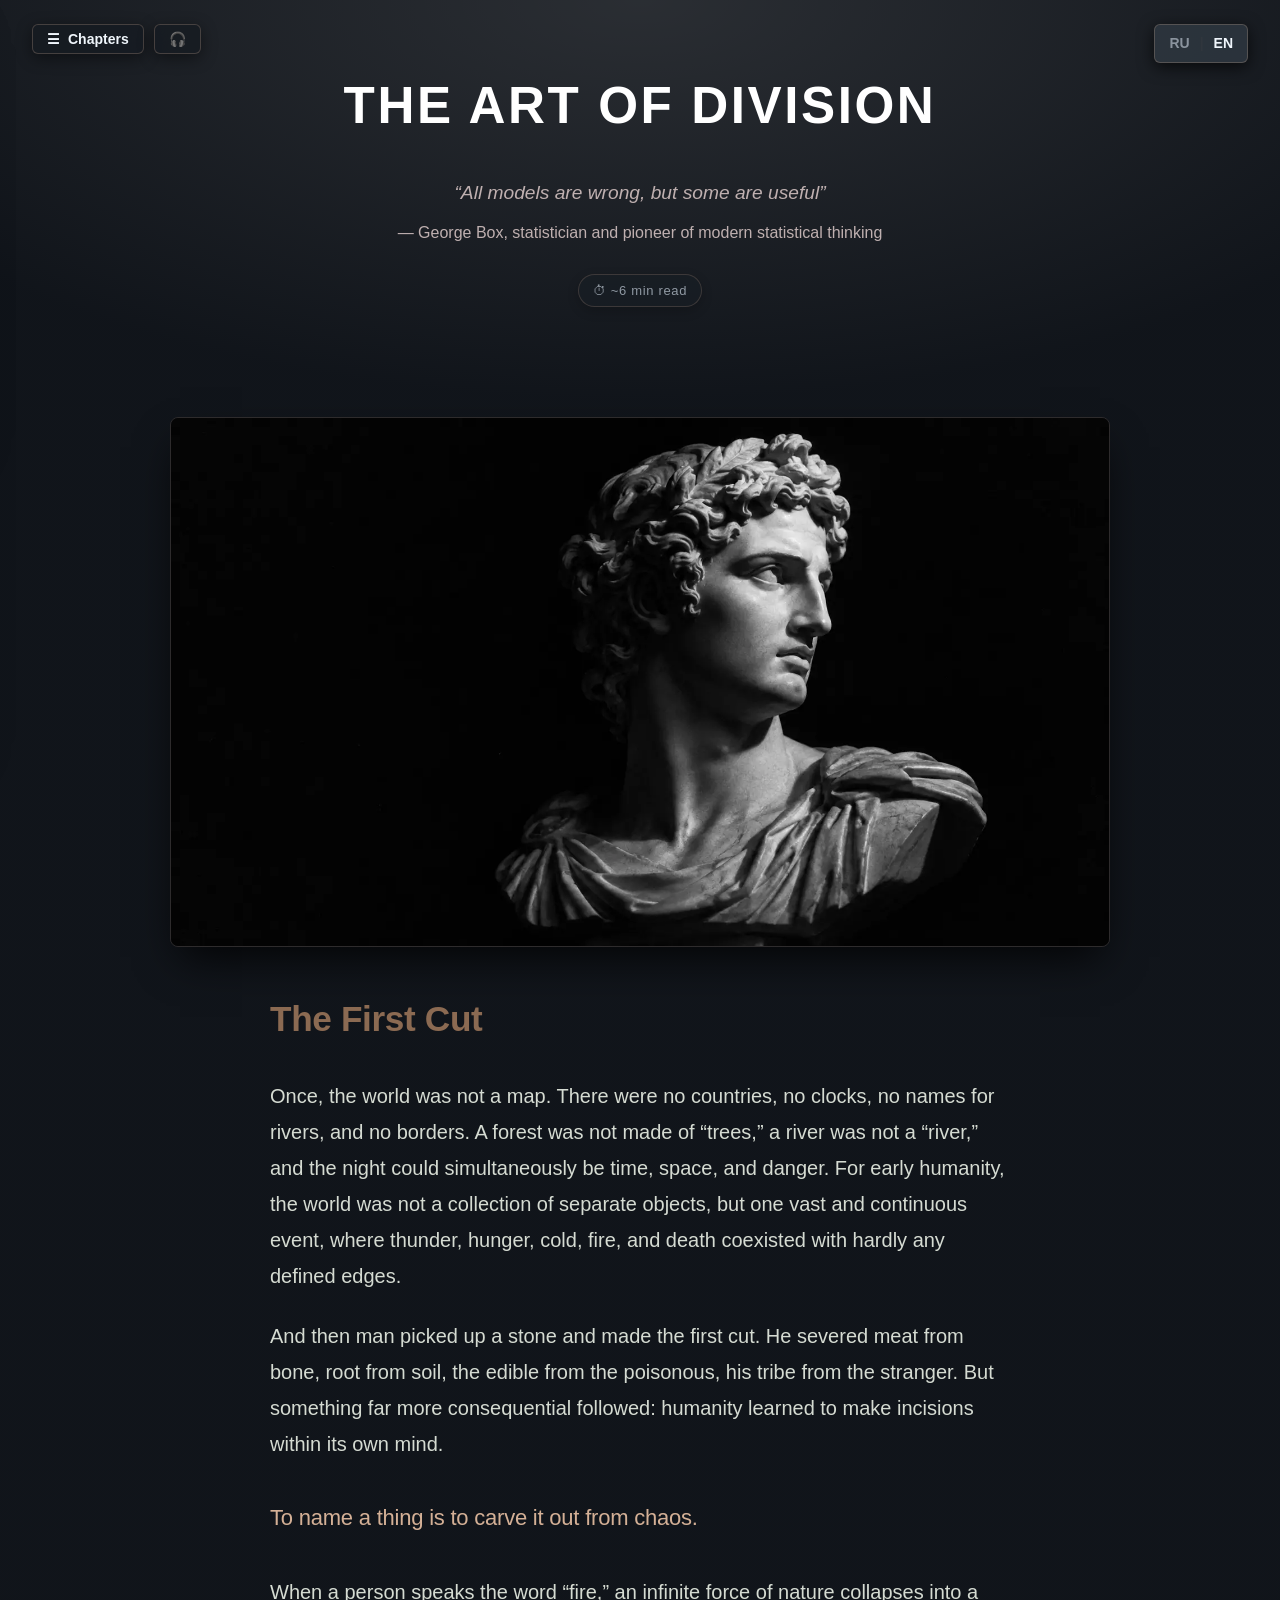
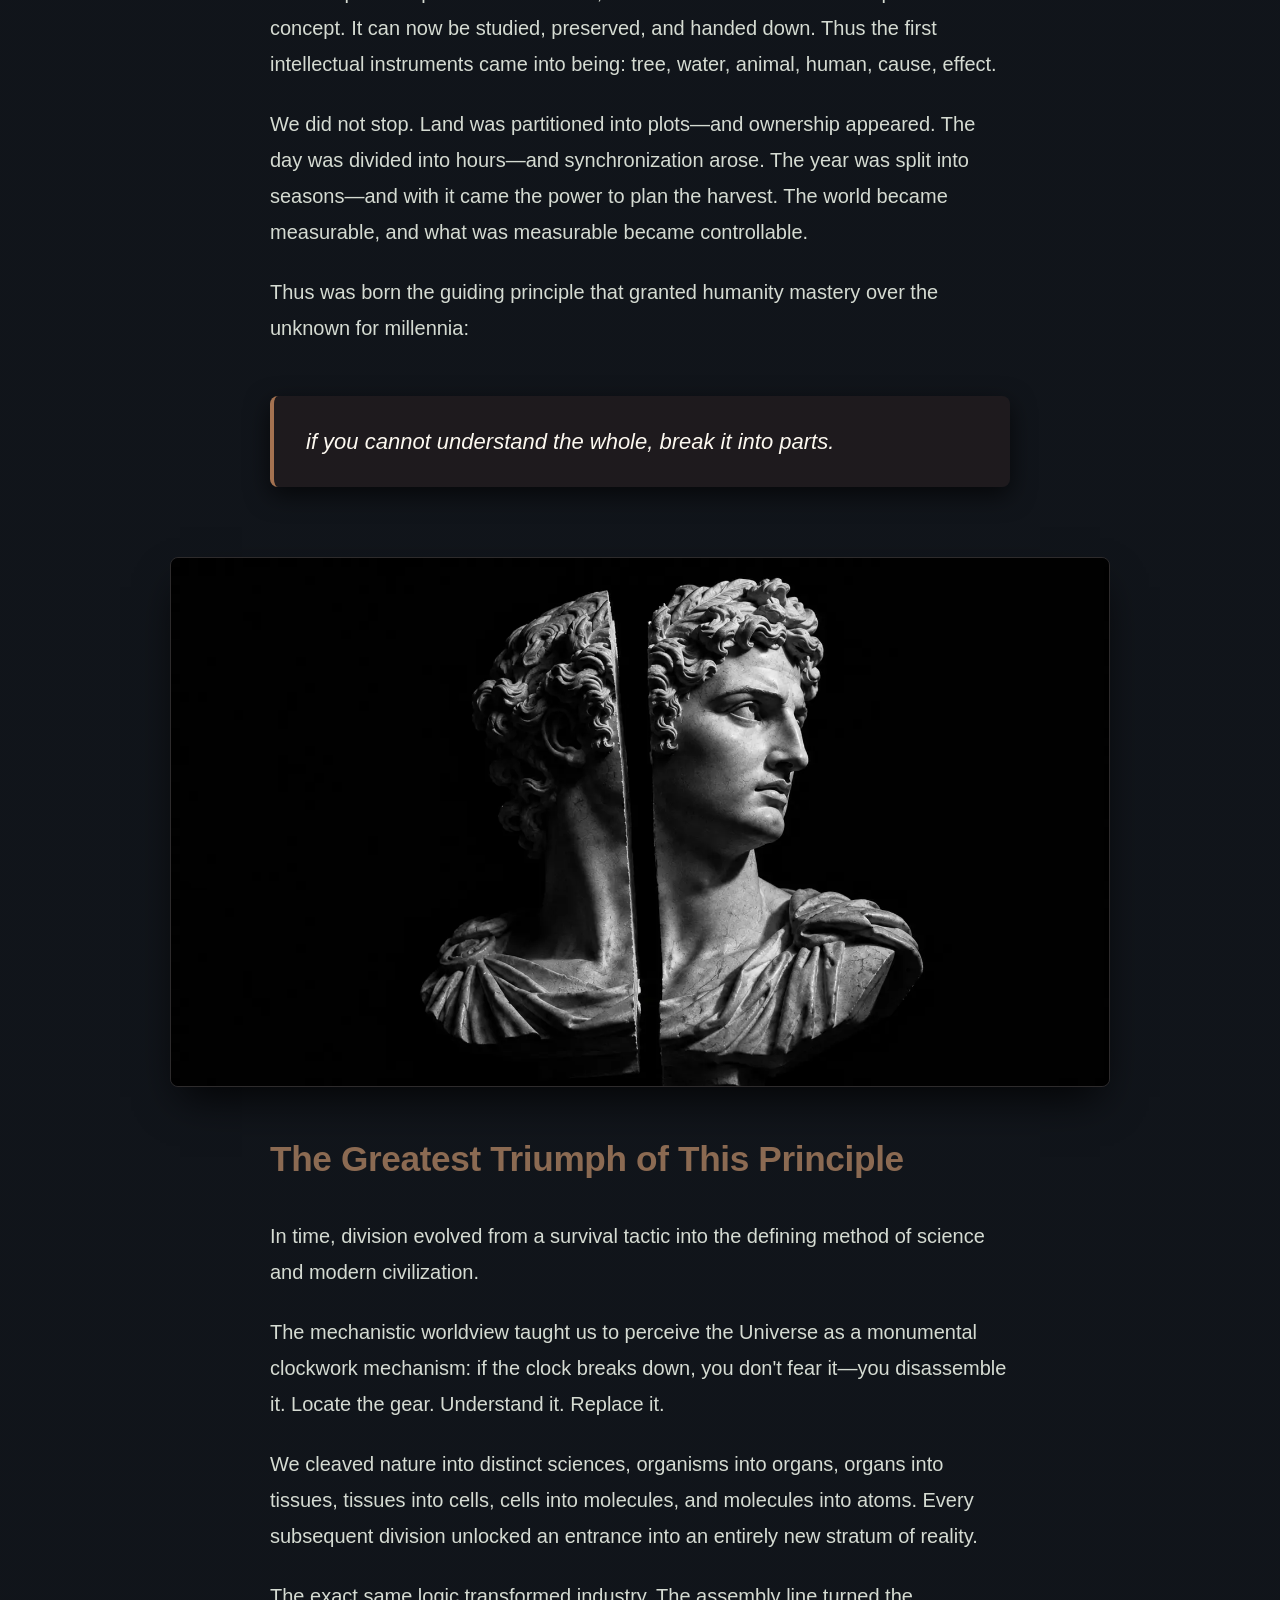
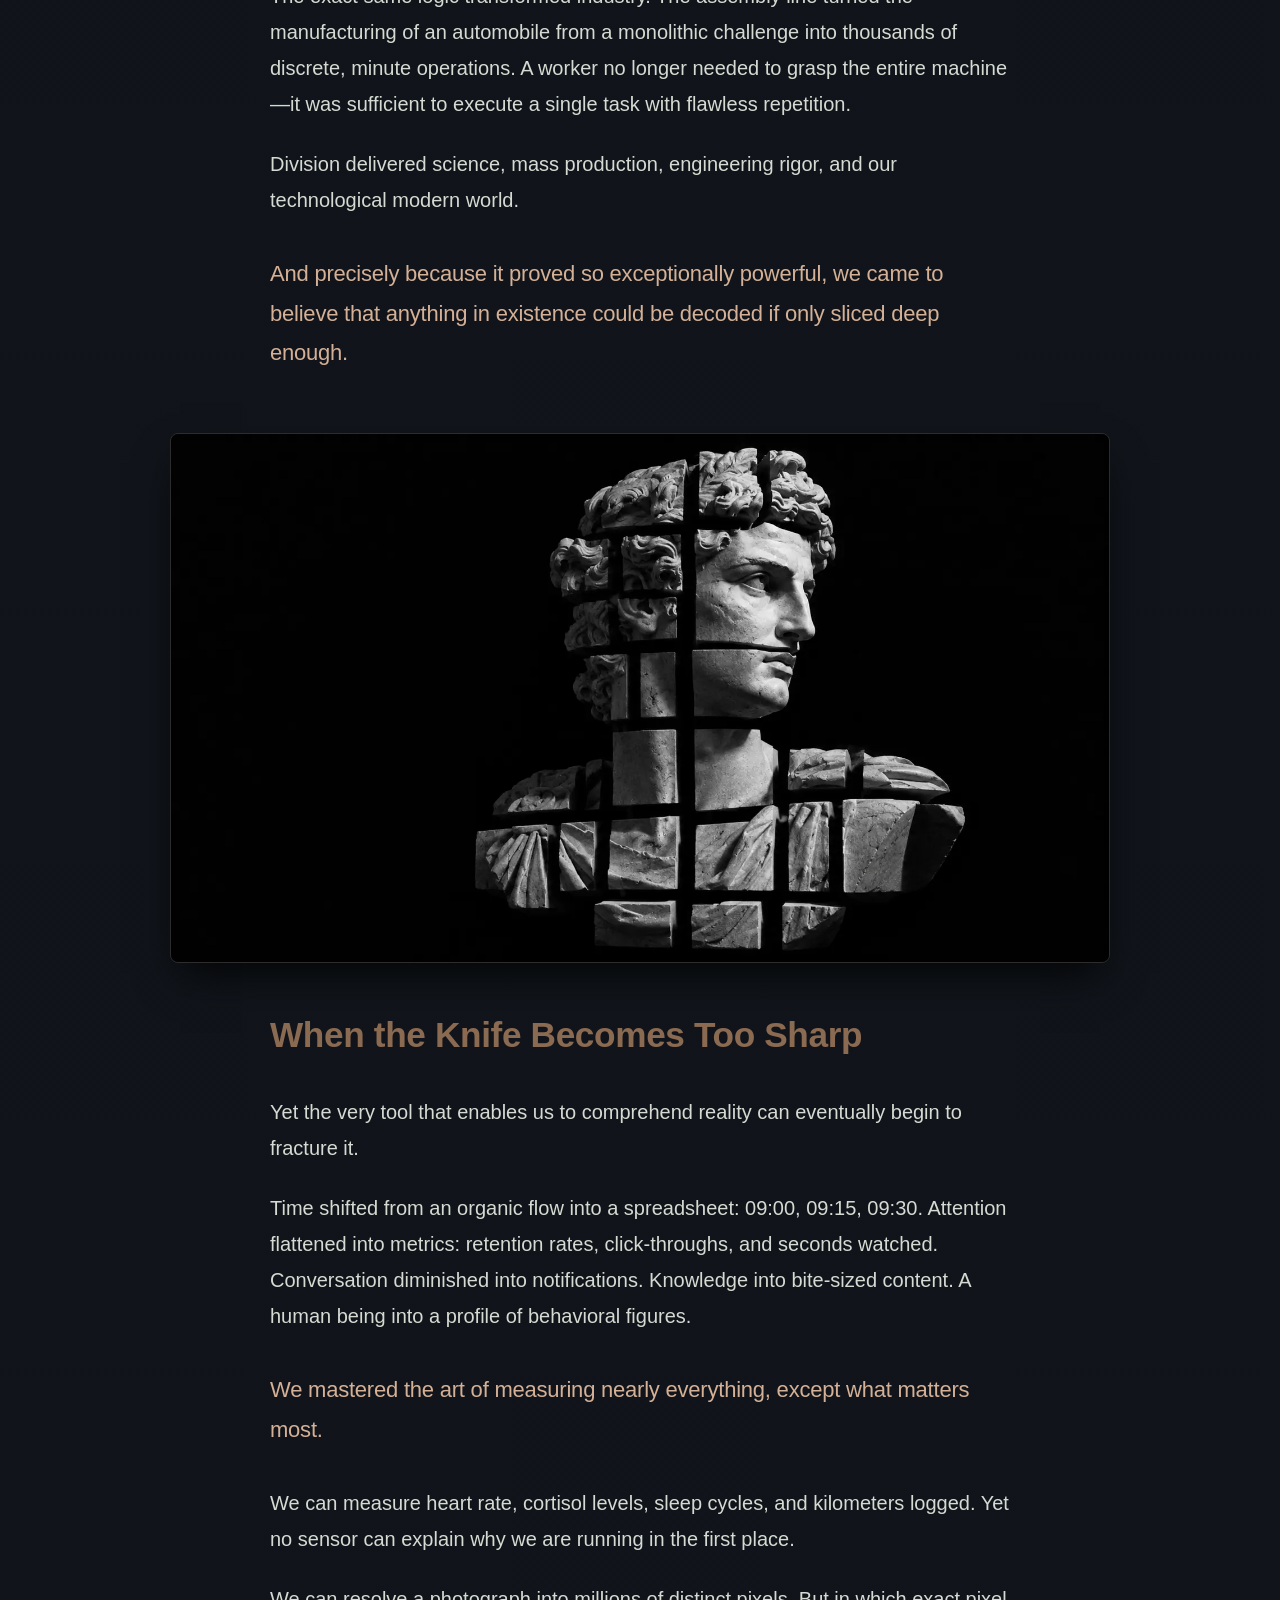
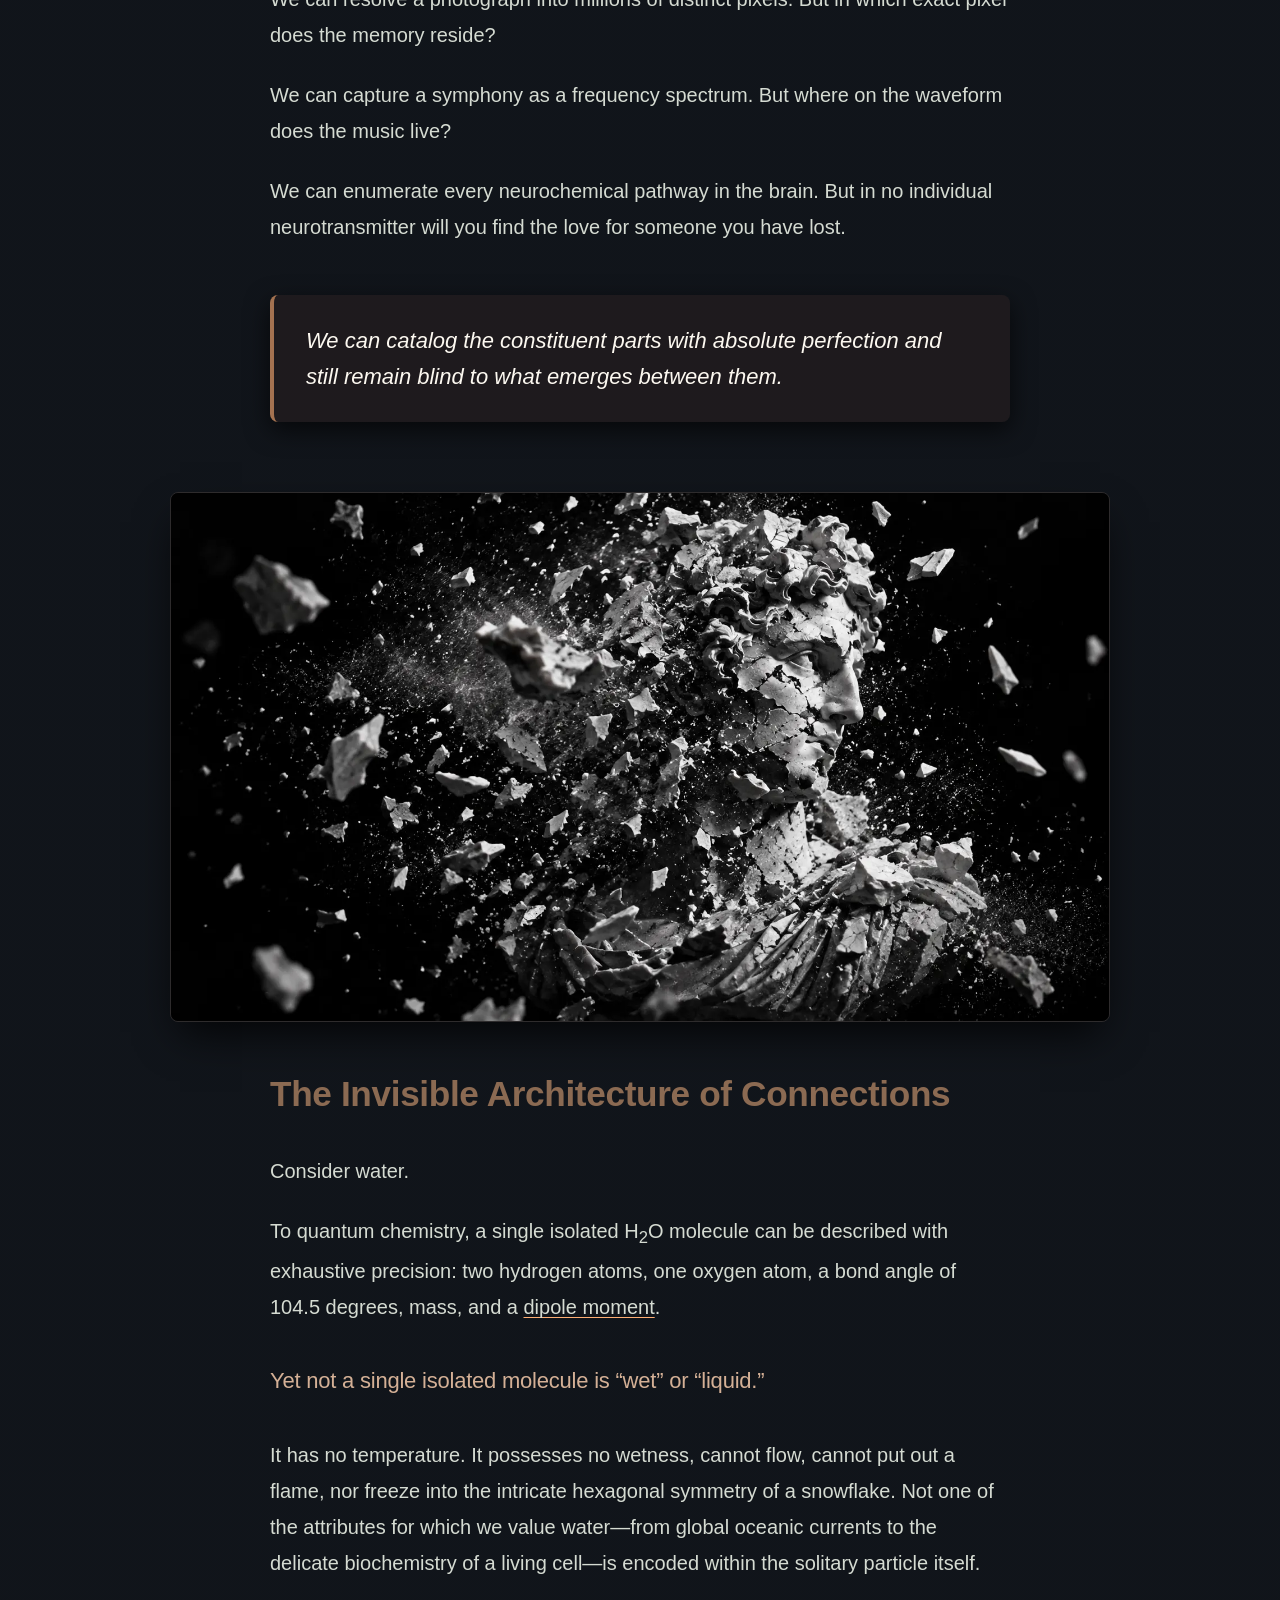
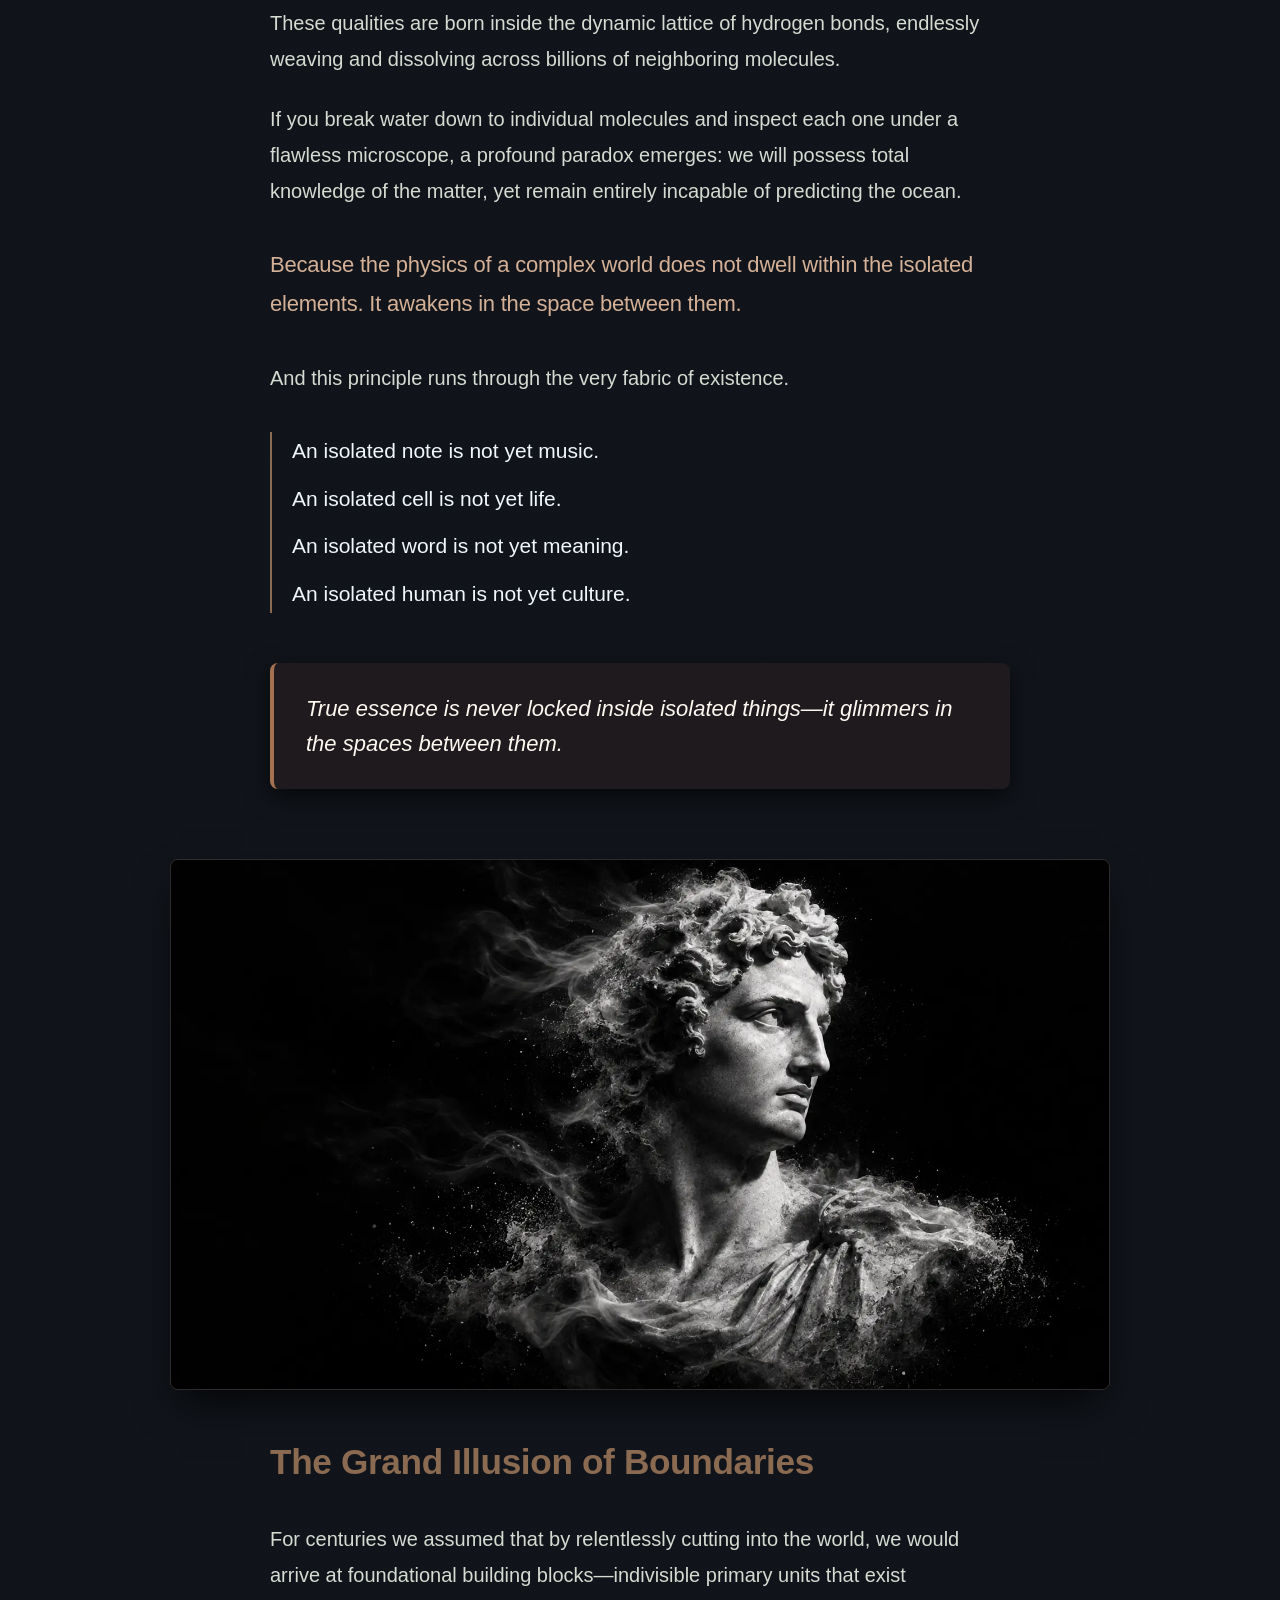
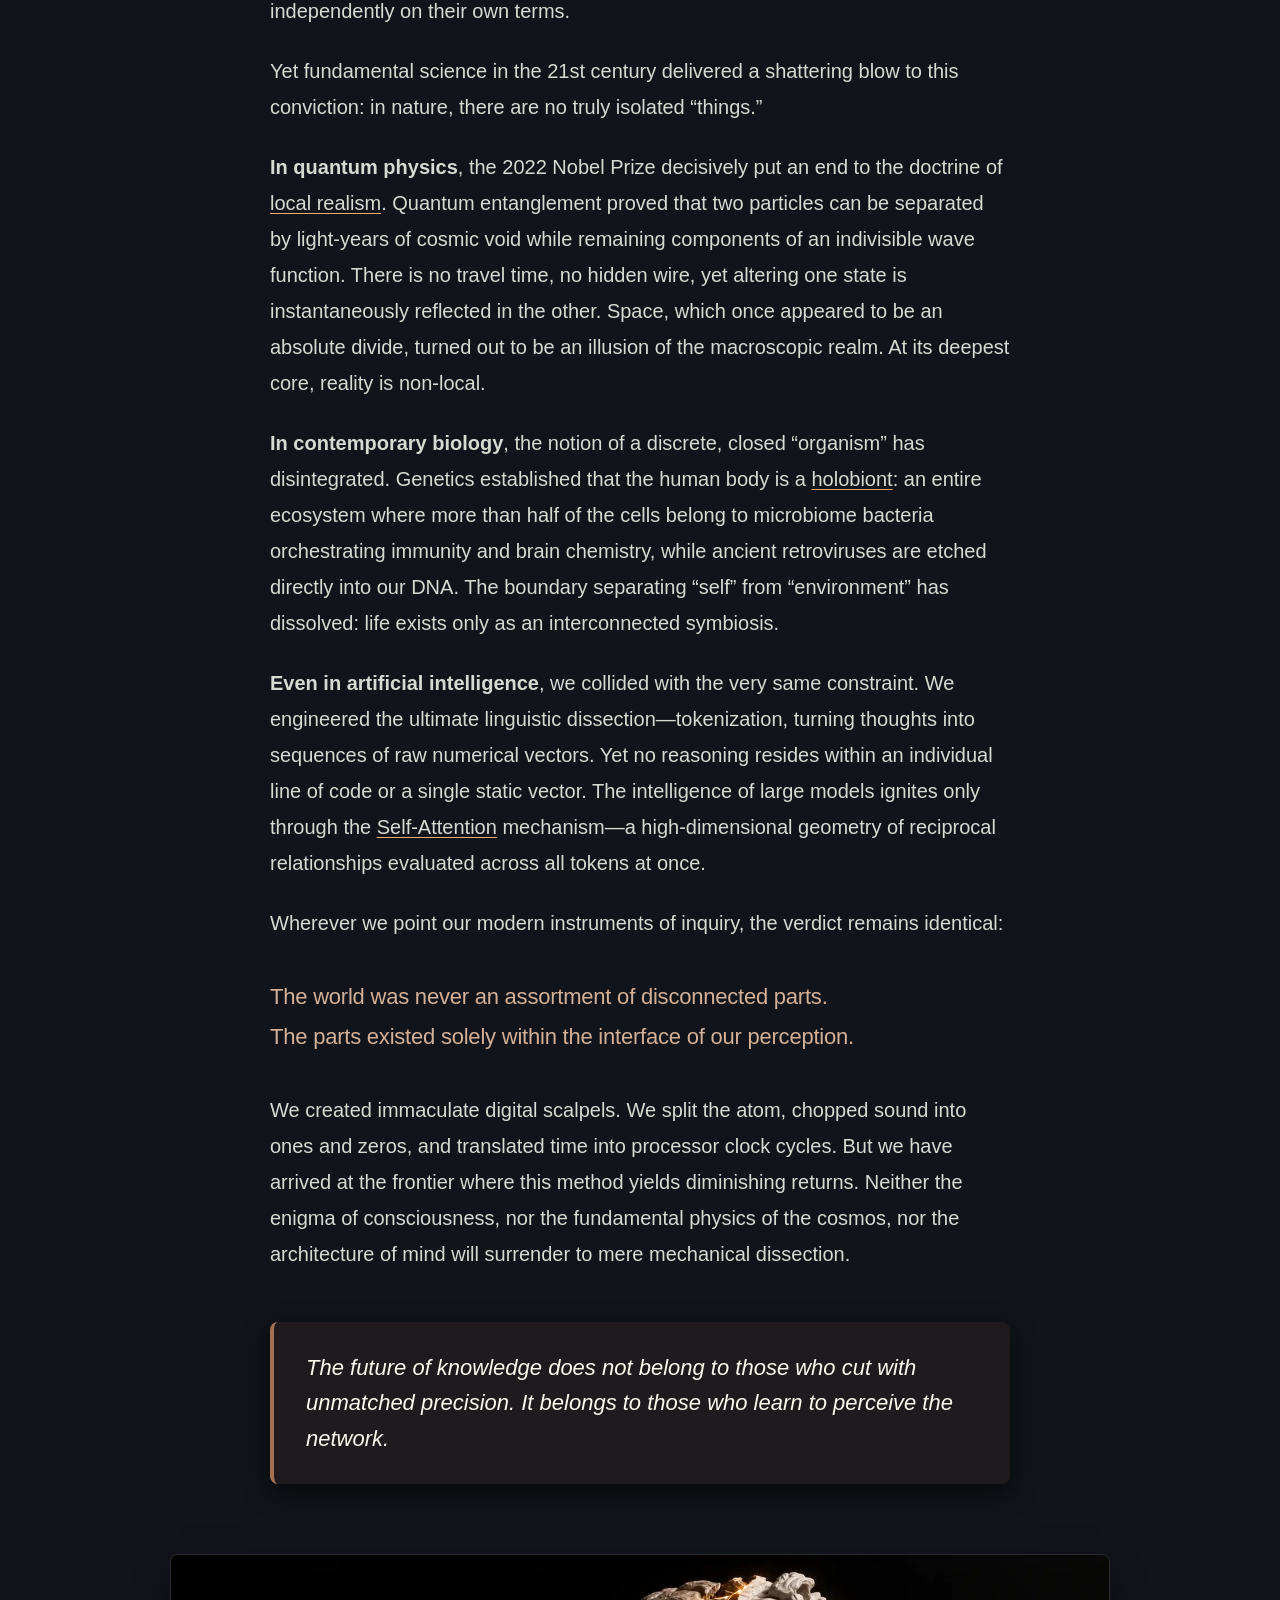
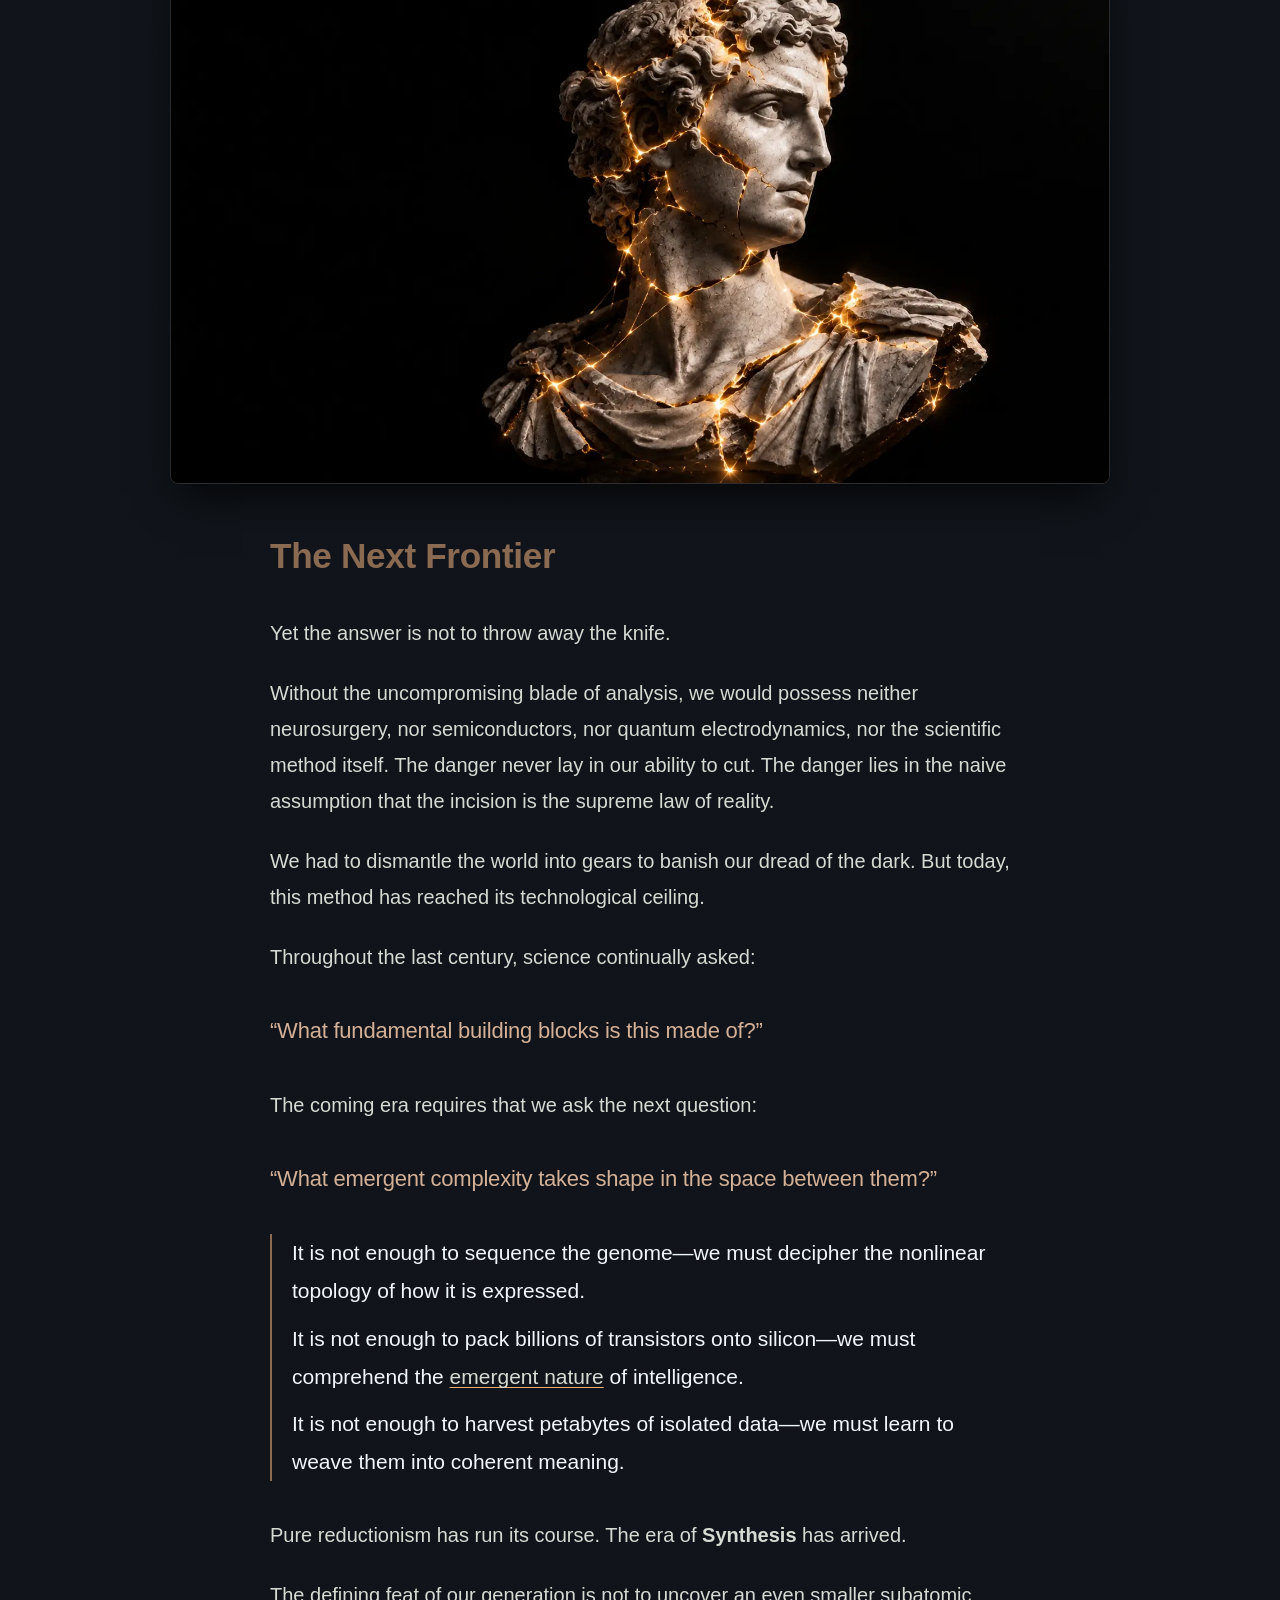
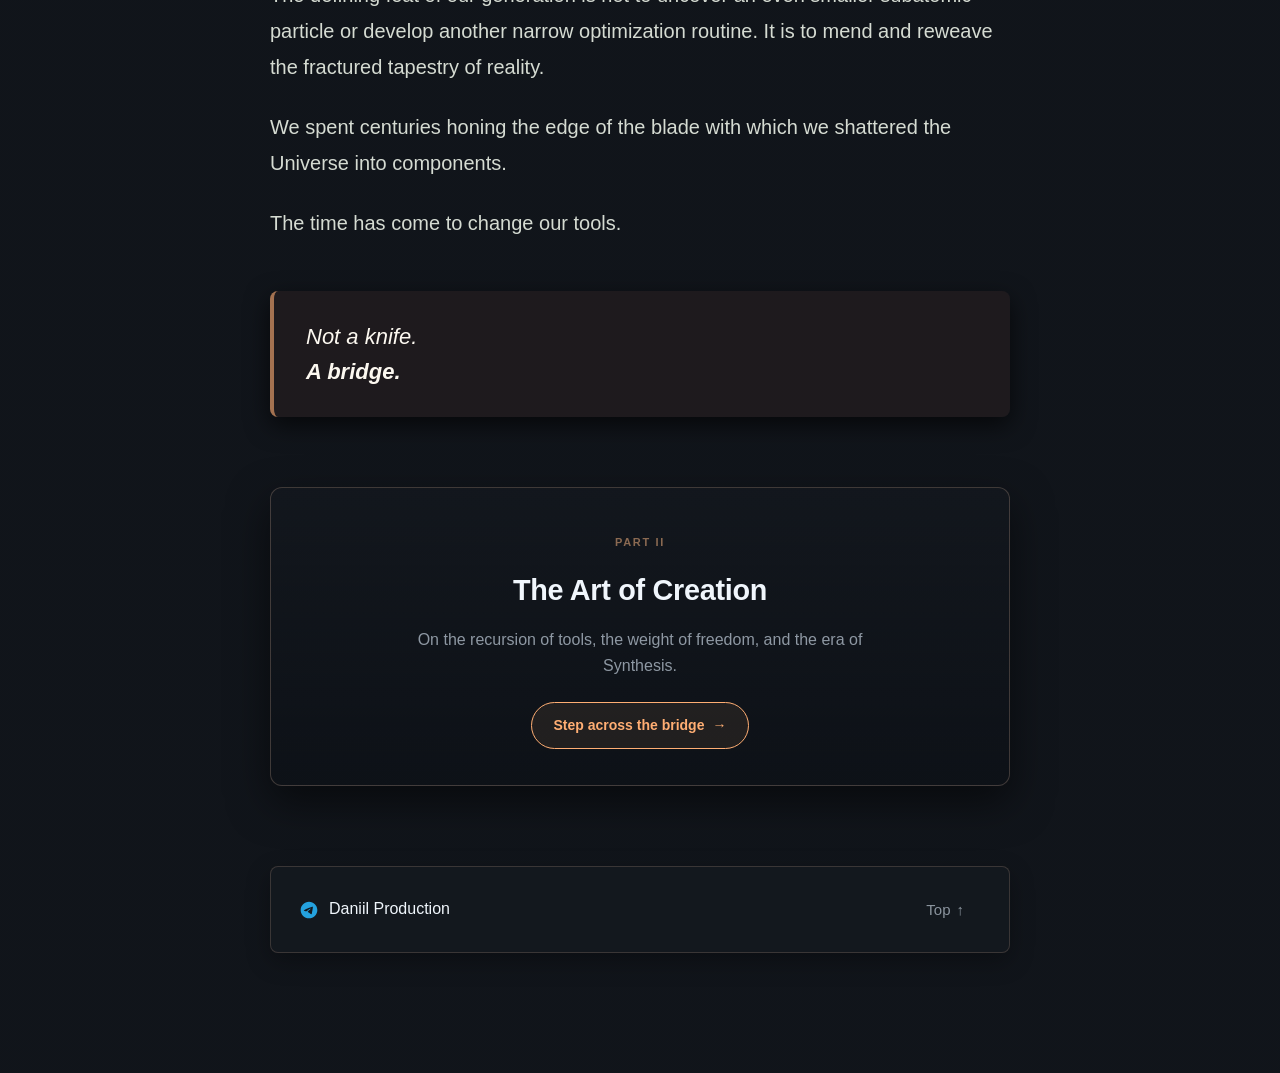
==== commit 0ed9e337: "Add files via upload" ====
--- a/index.html
+++ b/index.html
@@ -96,6 +96,7 @@
             <span class="series-label">ESSAY SERIES</span>
             <a href="https://division.daniilproduction.com/" class="series-link active">I. The Art of Division</a>
             <a href="https://creation.daniilproduction.com/" class="series-link">II. The Art of Creation</a>
+            <a href="https://continue.daniilproduction.com/" class="series-link">III. The Art of Continuing</a>
         </div>
 
     </aside>
